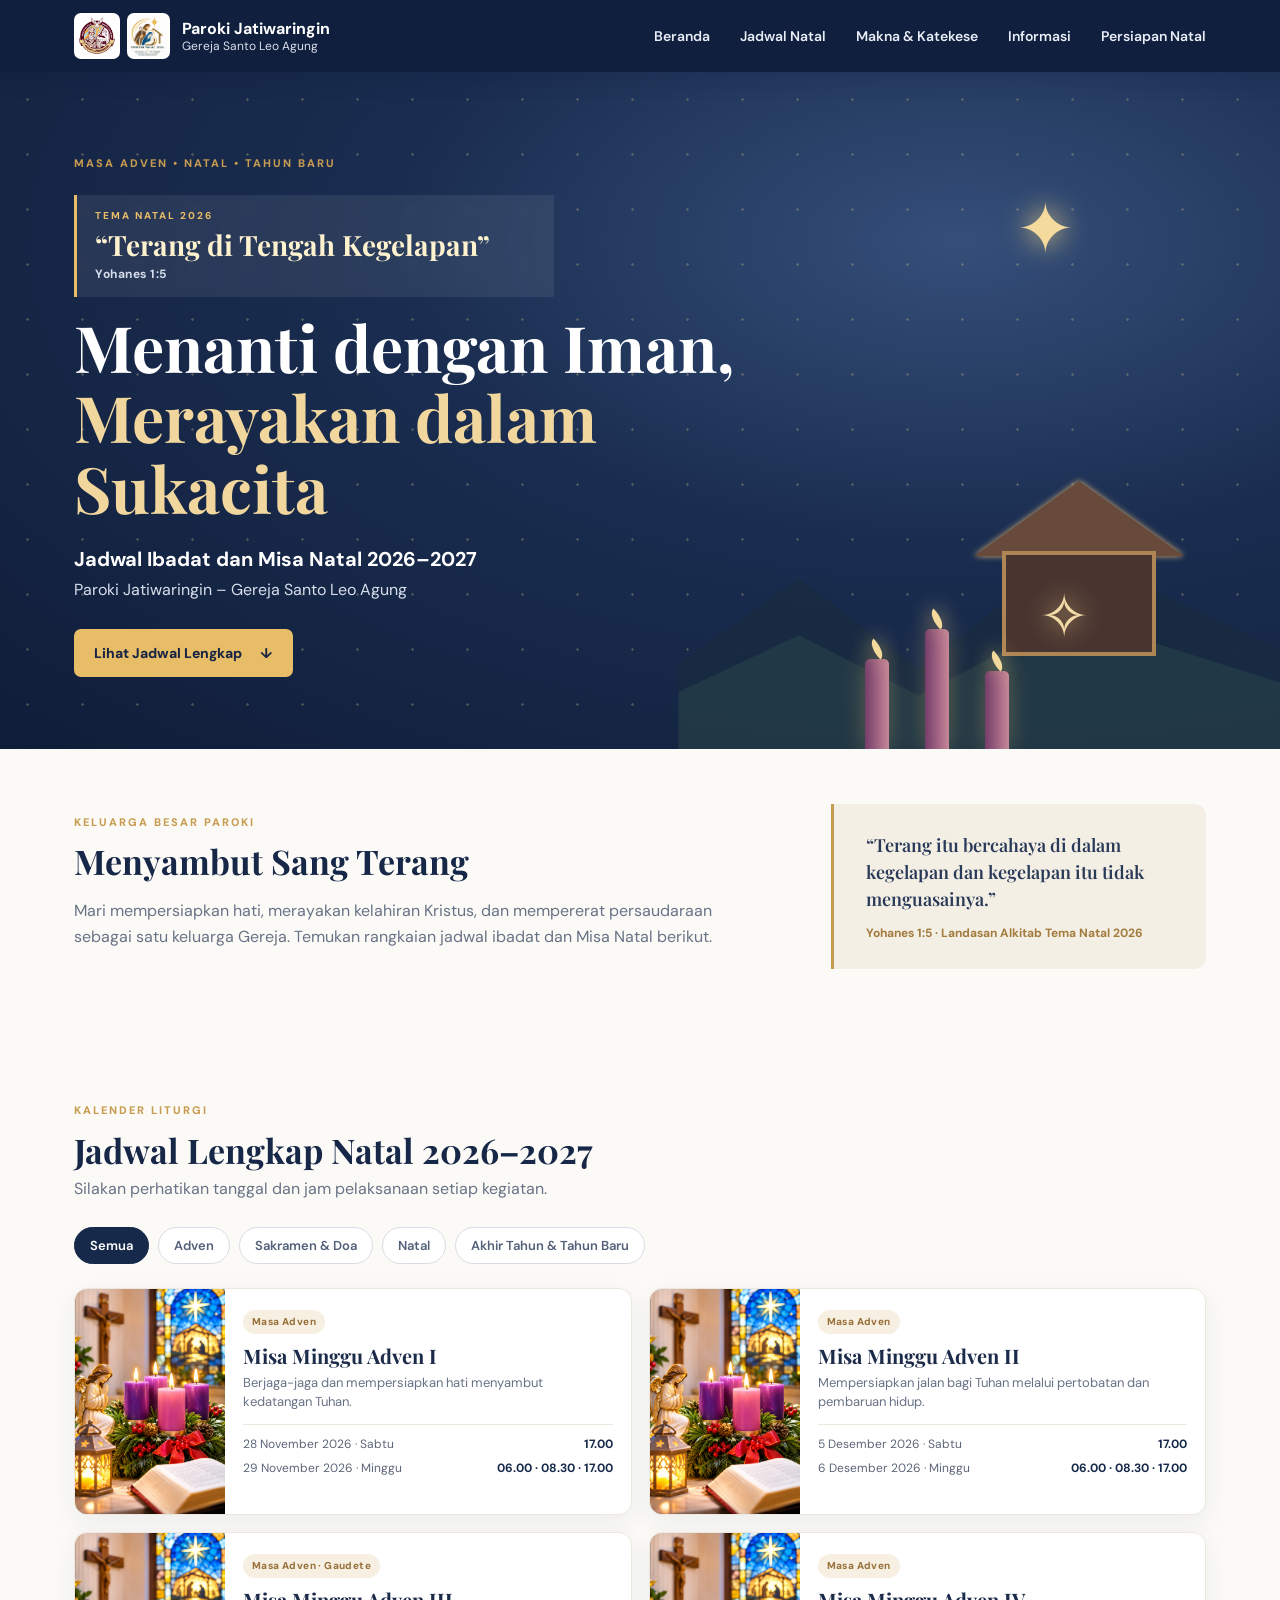
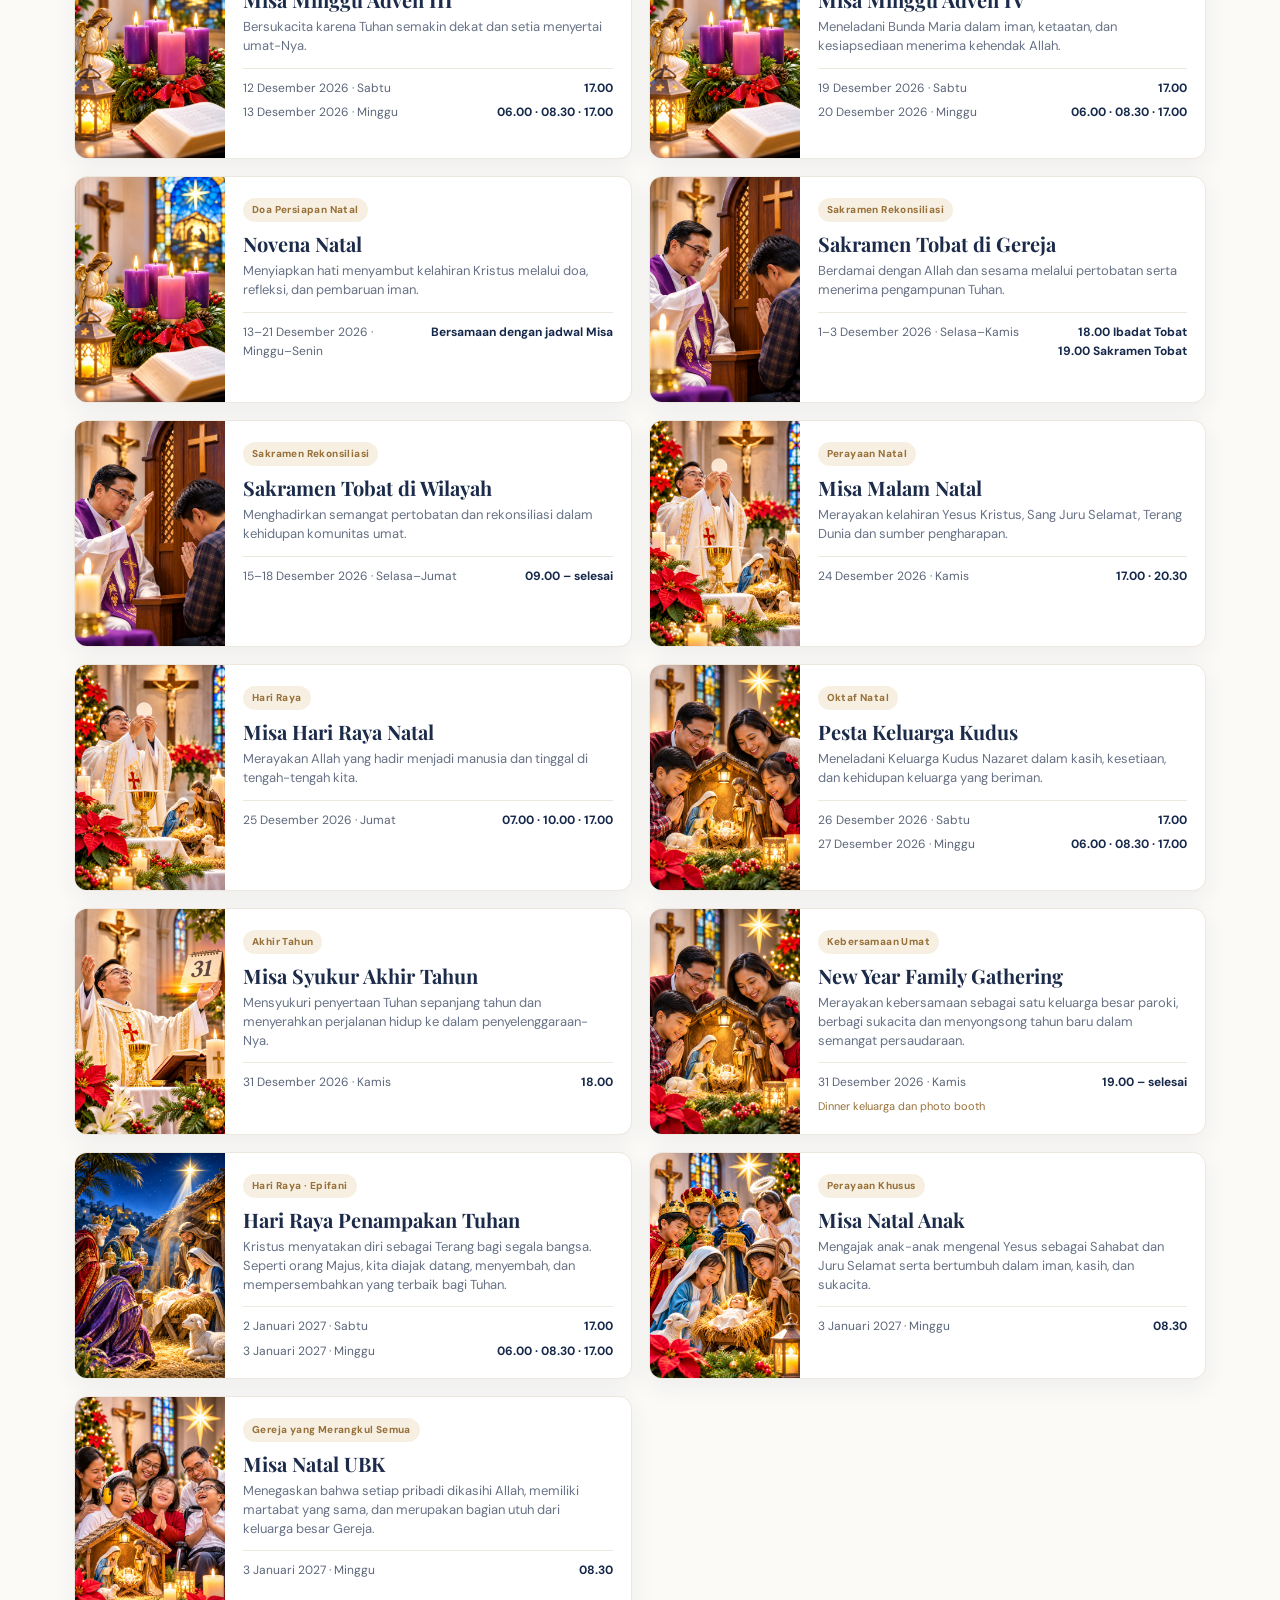
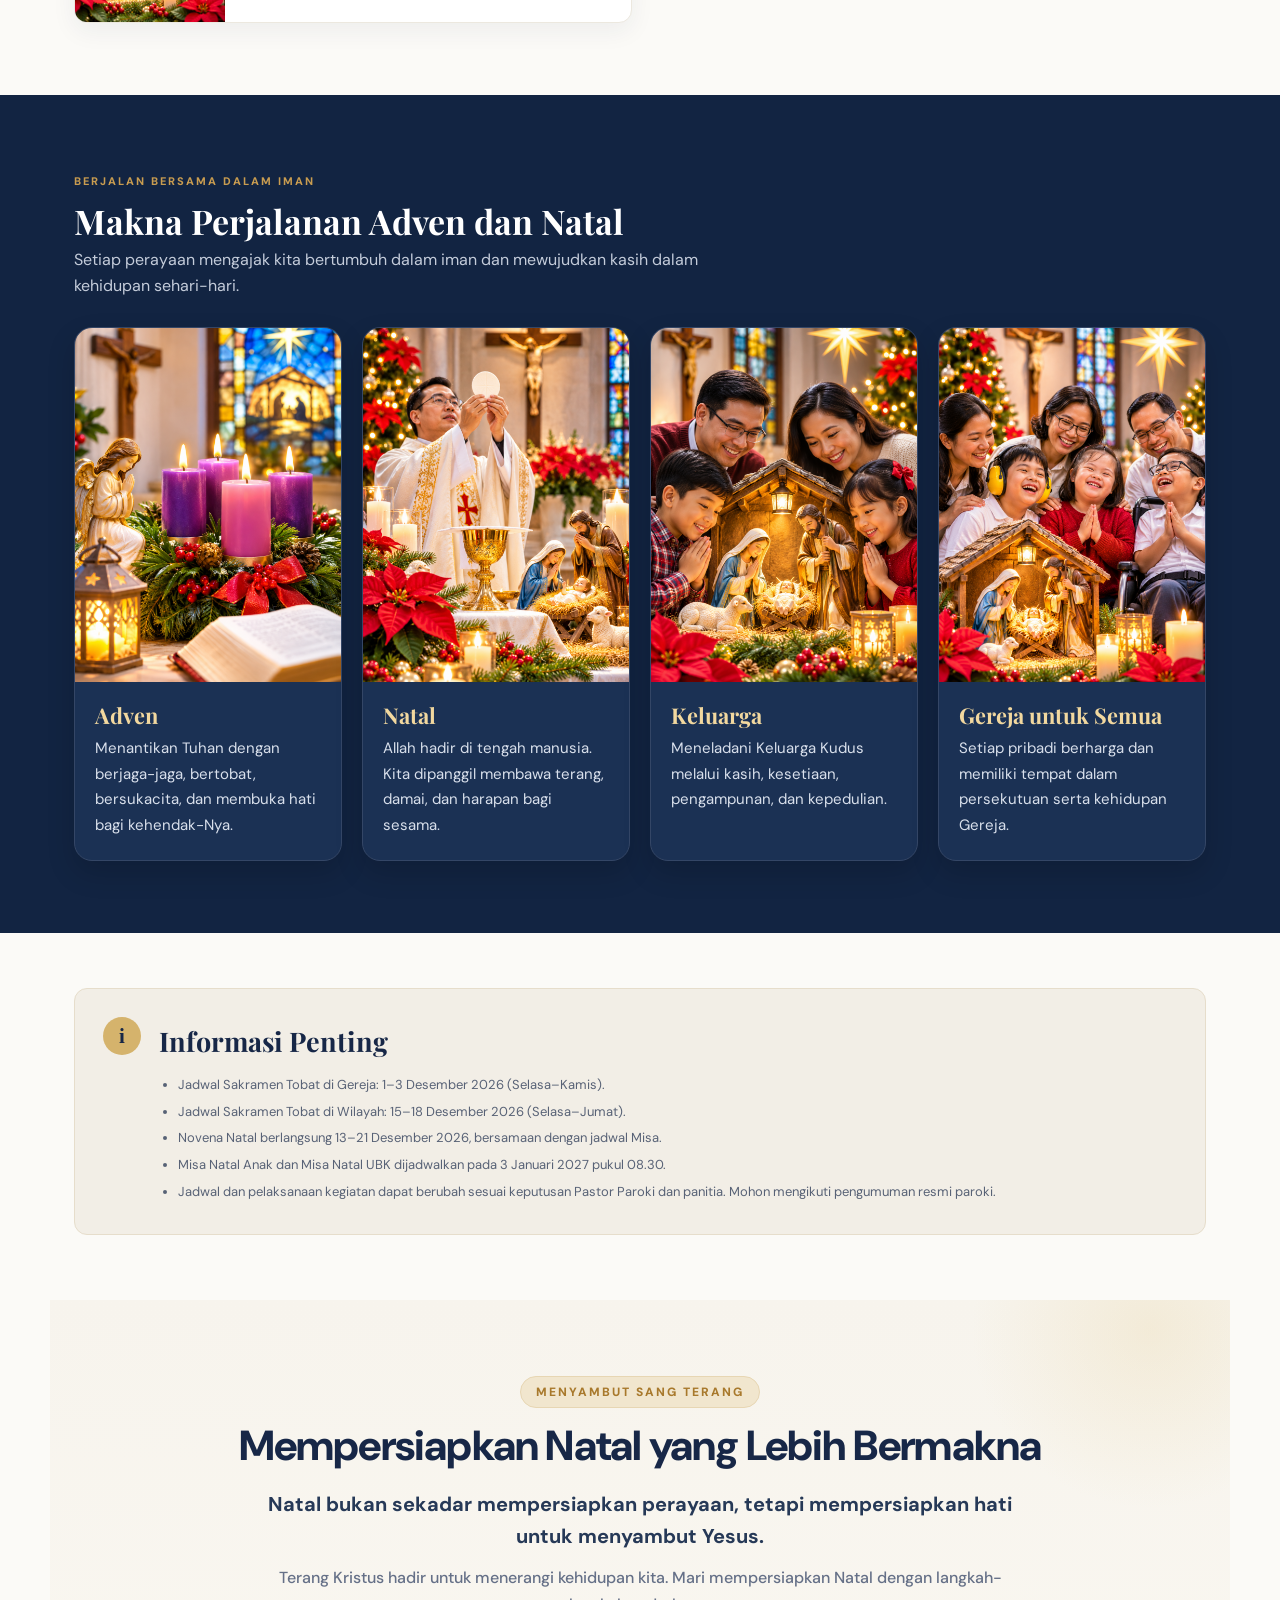
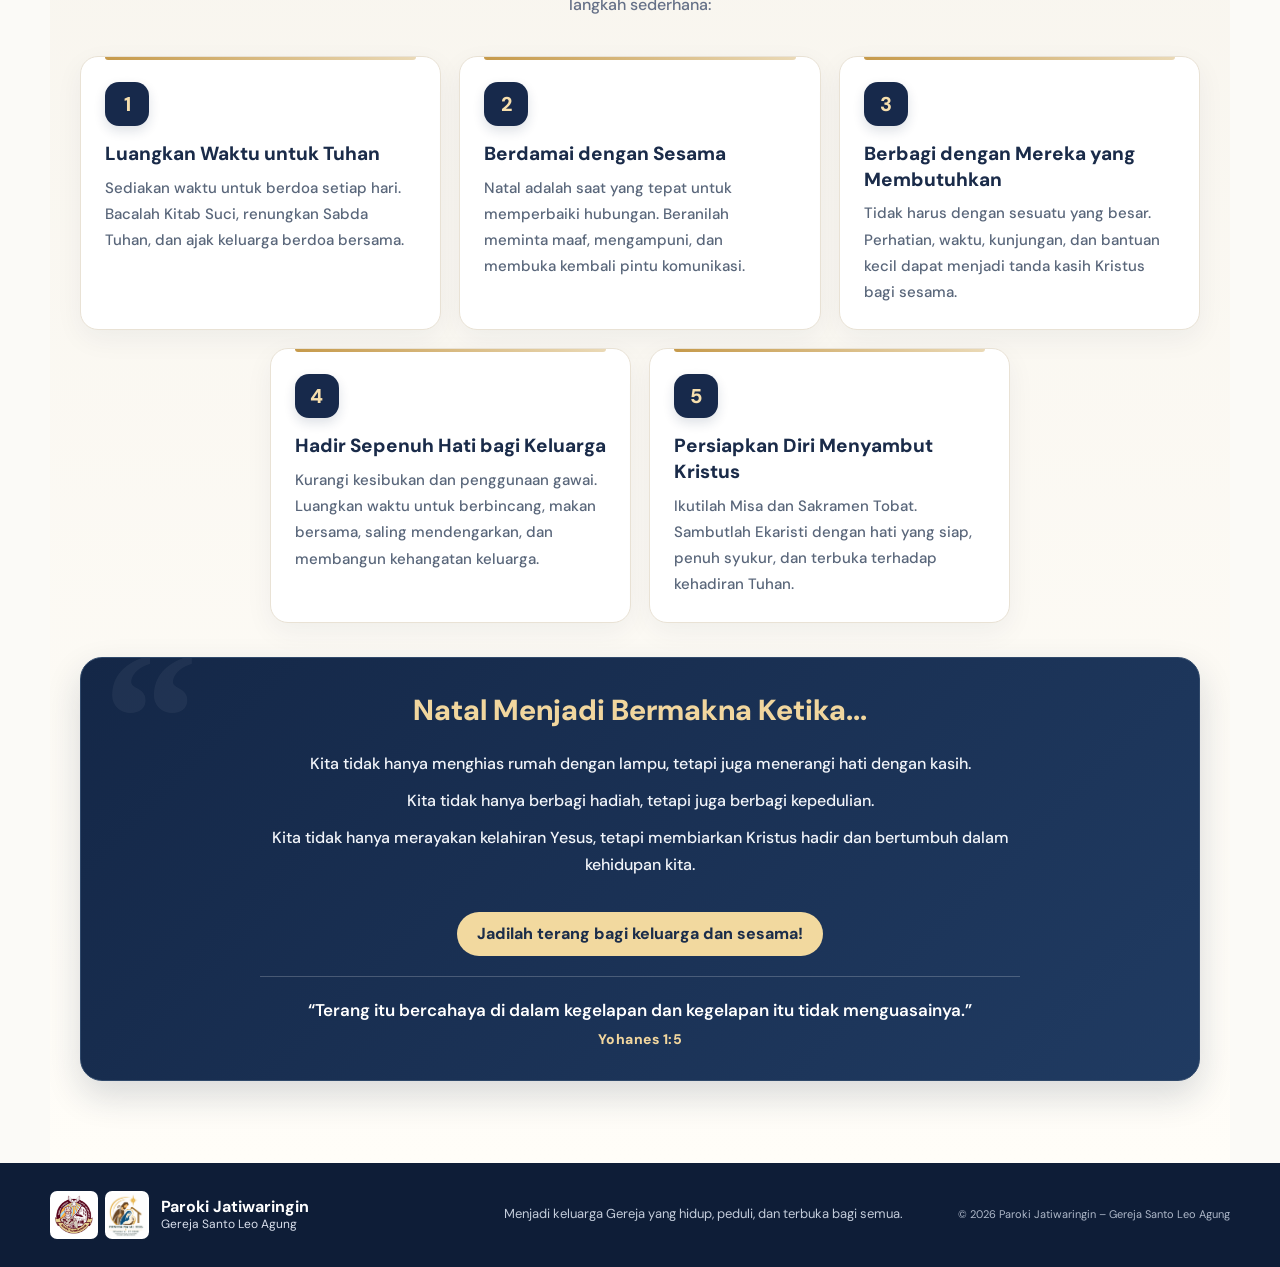
==== index.html @ e8325699 "Add files via upload" ====
<!doctype html>
<html lang="id">
<head>
  <meta charset="utf-8">
  <meta name="viewport" content="width=device-width, initial-scale=1">
  <meta name="theme-color" content="#10264b">
  <meta name="description" content="Jadwal Ibadat dan Misa Natal 2026–2027 Paroki Jatiwaringin – Gereja St. Leo Agung. Tema Natal: Terang di Tengah Kegelapan (Yohanes 1:5).">
  <title>Jadwal Natal 2026–2027 | Paroki Jatiwaringin – Gereja St. Leo Agung</title>
  <meta property="og:type" content="website">
  <meta property="og:locale" content="id_ID">
  <meta property="og:title" content="Jadwal Natal 2026–2027 | Paroki Jatiwaringin – Gereja St. Leo Agung">
  <meta property="og:description" content="Jadwal Ibadat dan Misa Natal 2026–2027. Mari menyambut Sang Terang bersama keluarga dan umat Paroki Jatiwaringin – Gereja St. Leo Agung.">
  <meta name="twitter:card" content="summary">
  <link rel="preconnect" href="https://fonts.googleapis.com">
  <link rel="preconnect" href="https://fonts.gstatic.com" crossorigin>
  <link href="https://fonts.googleapis.com/css2?family=DM+Sans:wght@400;500;600;700;800&family=Playfair+Display:wght@600;700;800&display=swap" rel="stylesheet">
  <link rel="stylesheet" href="style.css">

<style id="preparation-natal-redesign">
/* Redesain khusus bagian persiapan Natal — mandiri di index.html */
.preparation-section{
  position:relative; overflow:hidden;
  background:linear-gradient(180deg,#f7f4ed 0%,#fffdf8 100%);
  padding:76px 24px 82px;
}
.preparation-section:before{
  content:""; position:absolute; width:360px;height:360px;border-radius:50%;
  background:radial-gradient(circle,#ead8ad55 0%,#ead8ad00 70%);
  top:-150px;right:-100px;pointer-events:none;
}
.preparation-wrap{position:relative;max-width:1120px;margin:0 auto}
.preparation-heading{max-width:850px;margin:0 auto 38px;text-align:center}
.preparation-heading .section-kicker{
  display:inline-block;color:#a8792c;background:#f1e6ce;border:1px solid #e7d6b3;
  border-radius:999px;padding:8px 15px;font:800 12px/1.2 "DM Sans",Arial,sans-serif;
  letter-spacing:2px;margin-bottom:13px
}
.preparation-heading h2{
  font:800 clamp(29px,4vw,42px)/1.18 "DM Sans",Arial,sans-serif;
  letter-spacing:-.8px;color:#172747;margin:0 0 17px
}
.preparation-lead{
  max-width:760px;margin:0 auto 12px;color:#263957;
  font:700 clamp(17px,2vw,20px)/1.6 "DM Sans",Arial,sans-serif
}
.preparation-intro{max-width:760px;margin:0 auto;color:#657087;font:500 16px/1.7 "DM Sans",Arial,sans-serif}
.preparation-grid{display:grid;grid-template-columns:repeat(6,minmax(0,1fr));gap:18px}
.preparation-card{
  grid-column:span 2;position:relative;display:flex;flex-direction:column;gap:15px;
  min-height:220px;padding:25px 24px 24px;background:#fff;
  border:1px solid #e9e2d5;border-radius:18px;
  box-shadow:0 9px 28px rgba(27,42,68,.055);
  transition:transform .2s ease,box-shadow .2s ease
}
.preparation-card:nth-child(4){grid-column:2/span 2}
.preparation-card:nth-child(5){grid-column:4/span 2}
.preparation-card:after{
  content:"";position:absolute;left:24px;right:24px;top:0;height:3px;
  border-radius:0 0 5px 5px;background:linear-gradient(90deg,#c69a4b,#ead9b6)
}
.preparation-number{
  display:grid;place-items:center;width:44px;height:44px;flex:0 0 44px;
  border-radius:14px;background:#17294b;color:#f7dfad;
  font:800 20px/1 "DM Sans",Arial,sans-serif;box-shadow:0 5px 12px #17294b24
}
.preparation-card h3{
  margin:0 0 8px;color:#1a2b49;font:800 19px/1.35 "DM Sans",Arial,sans-serif
}
.preparation-card p{margin:0;color:#59667a;font:500 15px/1.75 "DM Sans",Arial,sans-serif}
.preparation-reflection{
  position:relative;margin-top:34px;padding:34px 38px 30px;
  overflow:hidden;text-align:center;color:#fff;
  background:linear-gradient(135deg,#142747 0%,#203b62 100%);
  border:1px solid #30496b;border-radius:22px;
  box-shadow:0 15px 35px rgba(20,39,71,.16)
}
.preparation-reflection:before{
  content:"“";position:absolute;top:-35px;left:22px;color:#ffffff0d;
  font: bold 190px/1 Georgia,serif;pointer-events:none
}
.preparation-reflection h3{
  position:relative;margin:0 0 22px;color:#f1d69e;
  font:800 clamp(23px,3vw,29px)/1.25 "DM Sans",Arial,sans-serif
}
.preparation-reflection p{
  position:relative;max-width:800px;margin:10px auto;color:#f2f5fa;
  font:500 16px/1.7 "DM Sans",Arial,sans-serif
}
.preparation-callout{
  position:relative;display:inline-block;margin:23px 0 20px;padding:11px 20px;
  color:#1b2d4a;background:#f2d99f;border-radius:999px;
  font:800 16px/1.4 "DM Sans",Arial,sans-serif
}
.preparation-reflection blockquote{
  position:relative;max-width:760px;margin:0 auto;padding:19px 10px 0;
  border-top:1px solid #ffffff35;color:#fff;
  font:600 17px/1.65 "DM Sans",Arial,sans-serif
}
.preparation-reflection cite{
  display:block;margin-top:6px;color:#f1d69e;
  font:800 14px/1.4 "DM Sans",Arial,sans-serif;font-style:normal;letter-spacing:.5px
}
@media(max-width:850px){
  .preparation-grid{grid-template-columns:repeat(2,minmax(0,1fr))}
  .preparation-card,.preparation-card:nth-child(4),.preparation-card:nth-child(5){grid-column:auto}
  .preparation-card:last-child{grid-column:1/-1}
}
@media(max-width:600px){
  .preparation-section{padding:52px 18px 58px}
  .preparation-heading{text-align:left;margin-bottom:25px}
  .preparation-heading .section-kicker{font-size:10px}
  .preparation-heading h2{font-size:29px}
  .preparation-lead{font-size:17px}
  .preparation-intro{font-size:15px}
  .preparation-grid{grid-template-columns:1fr;gap:13px}
  .preparation-card,.preparation-card:last-child{grid-column:auto;min-height:0;padding:22px}
  .preparation-card h3{font-size:18px}
  .preparation-card p{font-size:15px}
  .preparation-reflection{margin-top:23px;padding:28px 20px 24px;border-radius:18px}
  .preparation-reflection p{font-size:15px}
  .preparation-callout{font-size:14px;padding:10px 15px}
  .preparation-reflection blockquote{font-size:15px}
}
</style>


<style id="meaning-section-portrait-layout">
/* Makna Perjalanan Adven dan Natal: kartu portrait dengan foto penuh */
.meaning-section .meaning-grid{
  display:grid;
  grid-template-columns:repeat(4,minmax(0,1fr));
  gap:20px;
  align-items:stretch;
}
.meaning-section .meaning-grid article{
  display:flex;
  flex-direction:column;
  min-width:0;
  padding:0 0 22px;
  overflow:hidden;
  border-radius:18px;
  background:#1b3154;
  border:1px solid #344666;
  box-shadow:0 12px 28px rgba(0,0,0,.16);
}
.meaning-section .meaning-grid article img{
  display:block;
  width:100%;
  height:auto;
  aspect-ratio:3 / 4;
  object-fit:cover;
  object-position:center;
  border-radius:0;
}
.meaning-section .meaning-grid article h3{
  margin:19px 20px 8px;
  font-size:clamp(20px,1.7vw,24px);
  line-height:1.25;
}
.meaning-section .meaning-grid article p{
  margin:0 20px;
  font-size:15px;
  line-height:1.7;
  color:#d9e0ec;
}
@media(max-width:980px){
  .meaning-section .meaning-grid{grid-template-columns:repeat(2,minmax(0,1fr));gap:16px}
  .meaning-section .meaning-grid article img{aspect-ratio:4 / 5}
}
@media(max-width:600px){
  .meaning-section .meaning-grid{grid-template-columns:1fr;gap:20px}
  .meaning-section .meaning-grid article img{
    aspect-ratio:4 / 5;
    width:100%;
    object-fit:cover;
  }
  .meaning-section .meaning-grid article{padding-bottom:20px}
  .meaning-section .meaning-grid article h3{margin:17px 18px 7px;font-size:23px}
  .meaning-section .meaning-grid article p{margin:0 18px;font-size:16px;line-height:1.65}
}
</style>

</head>
<body>
<header class="site-header">
  <div class="nav-wrap">
    <a class="brand" href="#beranda" aria-label="Panitia Natal 2026 dan Paroki Santo Leo Agung">
      <span class="brand-logos">
        <img src="assets/Logo Paroki Jatiwaringin.jpeg" alt="Logo Paroki Jatiwaringin" class="logo-paroki">
        <img src="assets/Logo.png" alt="Logo Panitia Natal 2026 Wilayah 6 St. Yosef" class="logo-panitia">
      </span>
      <span><strong>Paroki Jatiwaringin</strong><small>Gereja Santo Leo Agung</small></span>
    </a>
    <button class="menu-toggle" aria-label="Buka menu" aria-expanded="false">☰</button>
    <nav class="nav-links">
      <a href="#beranda">Beranda</a><a href="#jadwal">Jadwal Natal</a><a href="#makna">Makna & Katekese</a><a href="#informasi">Informasi</a>
        <a href="#persiapan-natal">Persiapan Natal</a>
    </nav>
  </div>
</header>

<main>
<section class="hero" id="beranda">
  <div class="hero-content">
    <p class="eyebrow">Masa Adven • Natal • Tahun Baru</p>
    <div class="theme-line"><span class="theme-label">TEMA NATAL 2026</span><strong>“Terang di Tengah Kegelapan”</strong><span class="theme-scripture">Yohanes 1:5</span></div>
    <h1>Menanti dengan Iman,<br><em>Merayakan dalam Sukacita</em></h1>
    <p class="hero-subtitle">Jadwal Ibadat dan Misa Natal 2026–2027</p>
    <p class="parish-name">Paroki Jatiwaringin – Gereja Santo Leo Agung</p>
    <a class="primary-btn" href="#jadwal">Lihat Jadwal Lengkap <span>↓</span></a>
  </div>
  <div class="hero-art" aria-hidden="true">
    <div class="star">✦</div><div class="hill hill-one"></div><div class="hill hill-two"></div>
    <div class="manger"><div class="roof"></div><div class="stable"></div><div class="holy-family">✧</div></div>
    <div class="candle candle-one"></div><div class="candle candle-two"></div><div class="candle candle-three"></div>
  </div>
</section>

<section class="intro section-shell">
  <div class="intro-copy">
    <span class="section-kicker">Keluarga Besar Paroki</span>
    <h2>Menyambut Sang Terang</h2>
    <p>Mari mempersiapkan hati, merayakan kelahiran Kristus, dan mempererat persaudaraan sebagai satu keluarga Gereja. Temukan rangkaian jadwal ibadat dan Misa Natal berikut.</p>
  </div>
  <div class="intro-verse"><span>“Terang itu bercahaya di dalam kegelapan dan kegelapan itu tidak menguasainya.”</span><small>Yohanes 1:5 · Landasan Alkitab Tema Natal 2026</small></div>
</section>

<section class="section-shell" id="jadwal">
  <div class="section-heading">
    <div><span class="section-kicker">Kalender Liturgi</span><h2>Jadwal Lengkap Natal 2026–2027</h2><p>Silakan perhatikan tanggal dan jam pelaksanaan setiap kegiatan.</p></div>
  </div>
  <div class="filter-row" role="group" aria-label="Filter jadwal">
    <button class="filter active" data-filter="semua">Semua</button>
    <button class="filter" data-filter="adven">Adven</button>
    <button class="filter" data-filter="sakramen">Sakramen & Doa</button>
    <button class="filter" data-filter="natal">Natal</button>
    <button class="filter" data-filter="tahun-baru">Akhir Tahun & Tahun Baru</button>
  </div>
  <div class="schedule-list" id="scheduleList">
    <article class="event-card" data-category="adven">
      <img src="assets/adven.svg" alt="Lilin Adven" class="event-image">
      <div class="event-main"><span class="tag">Masa Adven</span><h3>Misa Minggu Adven I</h3><p>Berjaga-jaga dan mempersiapkan hati menyambut kedatangan Tuhan.</p><div class="event-dates"><span>28 November 2026 · Sabtu</span><b>17.00</b><span>29 November 2026 · Minggu</span><b>06.00 · 08.30 · 17.00</b></div></div>
    </article>
    <article class="event-card" data-category="adven">
      <img src="assets/adven.svg" alt="Lilin Adven" class="event-image">
      <div class="event-main"><span class="tag">Masa Adven</span><h3>Misa Minggu Adven II</h3><p>Mempersiapkan jalan bagi Tuhan melalui pertobatan dan pembaruan hidup.</p><div class="event-dates"><span>5 Desember 2026 · Sabtu</span><b>17.00</b><span>6 Desember 2026 · Minggu</span><b>06.00 · 08.30 · 17.00</b></div></div>
    </article>
    <article class="event-card" data-category="adven">
      <img src="assets/adven.svg" alt="Lilin Adven ketiga" class="event-image">
      <div class="event-main"><span class="tag">Masa Adven · Gaudete</span><h3>Misa Minggu Adven III</h3><p>Bersukacita karena Tuhan semakin dekat dan setia menyertai umat-Nya.</p><div class="event-dates"><span>12 Desember 2026 · Sabtu</span><b>17.00</b><span>13 Desember 2026 · Minggu</span><b>06.00 · 08.30 · 17.00</b></div></div>
    </article>
    <article class="event-card" data-category="adven">
      <img src="assets/adven.svg" alt="Lilin Adven keempat" class="event-image">
      <div class="event-main"><span class="tag">Masa Adven</span><h3>Misa Minggu Adven IV</h3><p>Meneladani Bunda Maria dalam iman, ketaatan, dan kesiapsediaan menerima kehendak Allah.</p><div class="event-dates"><span>19 Desember 2026 · Sabtu</span><b>17.00</b><span>20 Desember 2026 · Minggu</span><b>06.00 · 08.30 · 17.00</b></div></div>
    </article>
    <article class="event-card" data-category="sakramen">
      <img src="assets/adven.svg" alt="Doa menyambut Natal" class="event-image">
      <div class="event-main"><span class="tag">Doa Persiapan Natal</span><h3>Novena Natal</h3><p>Menyiapkan hati menyambut kelahiran Kristus melalui doa, refleksi, dan pembaruan iman.</p><div class="event-dates"><span>13–21 Desember 2026 · Minggu–Senin</span><b>Bersamaan dengan jadwal Misa</b></div></div>
    </article>
    <article class="event-card" data-category="sakramen">
      <img src="assets/tobat.svg" alt="Salib sebagai lambang pertobatan" class="event-image">
      <div class="event-main"><span class="tag">Sakramen Rekonsiliasi</span><h3>Sakramen Tobat di Gereja</h3><p>Berdamai dengan Allah dan sesama melalui pertobatan serta menerima pengampunan Tuhan.</p><div class="event-dates"><span>1–3 Desember 2026 · Selasa–Kamis</span><b>18.00 Ibadat Tobat<br>19.00 Sakramen Tobat</b></div></div>
    </article>
    <article class="event-card" data-category="sakramen">
      <img src="assets/tobat.svg" alt="Simbol pertobatan" class="event-image">
      <div class="event-main"><span class="tag">Sakramen Rekonsiliasi</span><h3>Sakramen Tobat di Wilayah</h3><p>Menghadirkan semangat pertobatan dan rekonsiliasi dalam kehidupan komunitas umat.</p><div class="event-dates"><span>15–18 Desember 2026 · Selasa–Jumat</span><b>09.00 – selesai</b></div></div>
    </article>
    <article class="event-card" data-category="natal">
      <img src="assets/natal.svg" alt="Kelahiran Yesus di Betlehem" class="event-image">
      <div class="event-main"><span class="tag">Perayaan Natal</span><h3>Misa Malam Natal</h3><p>Merayakan kelahiran Yesus Kristus, Sang Juru Selamat, Terang Dunia dan sumber pengharapan.</p><div class="event-dates"><span>24 Desember 2026 · Kamis</span><b>17.00 · 20.30</b></div></div>
    </article>
    <article class="event-card" data-category="natal">
      <img src="assets/natal.svg" alt="Kandang Natal" class="event-image">
      <div class="event-main"><span class="tag">Hari Raya</span><h3>Misa Hari Raya Natal</h3><p>Merayakan Allah yang hadir menjadi manusia dan tinggal di tengah-tengah kita.</p><div class="event-dates"><span>25 Desember 2026 · Jumat</span><b>07.00 · 10.00 · 17.00</b></div></div>
    </article>
    <article class="event-card" data-category="natal">
      <img src="assets/keluarga.svg" alt="Keluarga dalam kebersamaan" class="event-image">
      <div class="event-main"><span class="tag">Oktaf Natal</span><h3>Pesta Keluarga Kudus</h3><p>Meneladani Keluarga Kudus Nazaret dalam kasih, kesetiaan, dan kehidupan keluarga yang beriman.</p><div class="event-dates"><span>26 Desember 2026 · Sabtu</span><b>17.00</b><span>27 Desember 2026 · Minggu</span><b>06.00 · 08.30 · 17.00</b></div></div>
    </article>
    <article class="event-card" data-category="tahun-baru">
      <img src="assets/syukur.svg" alt="Cahaya malam penuh syukur" class="event-image">
      <div class="event-main"><span class="tag">Akhir Tahun</span><h3>Misa Syukur Akhir Tahun</h3><p>Mensyukuri penyertaan Tuhan sepanjang tahun dan menyerahkan perjalanan hidup ke dalam penyelenggaraan-Nya.</p><div class="event-dates"><span>31 Desember 2026 · Kamis</span><b>18.00</b></div></div>
    </article>
    <article class="event-card" data-category="tahun-baru">
      <img src="assets/keluarga.svg" alt="Kebersamaan keluarga" class="event-image">
      <div class="event-main"><span class="tag">Kebersamaan Umat</span><h3>New Year Family Gathering</h3><p>Merayakan kebersamaan sebagai satu keluarga besar paroki, berbagi sukacita dan menyongsong tahun baru dalam semangat persaudaraan.</p><div class="event-dates"><span>31 Desember 2026 · Kamis</span><b>19.00 – selesai</b><small>Dinner keluarga dan photo booth</small></div></div>
    </article>
    <article class="event-card" data-category="natal">
      <img src="assets/epifani.svg" alt="Bintang penuntun orang Majus" class="event-image">
      <div class="event-main"><span class="tag">Hari Raya · Epifani</span><h3>Hari Raya Penampakan Tuhan</h3><p>Kristus menyatakan diri sebagai Terang bagi segala bangsa. Seperti orang Majus, kita diajak datang, menyembah, dan mempersembahkan yang terbaik bagi Tuhan.</p><div class="event-dates"><span>2 Januari 2027 · Sabtu</span><b>17.00</b><span>3 Januari 2027 · Minggu</span><b>06.00 · 08.30 · 17.00</b></div></div>
    </article>
    <article class="event-card" data-category="natal">
      <img src="assets/anak.svg" alt="Ilustrasi anak-anak" class="event-image">
      <div class="event-main"><span class="tag">Perayaan Khusus</span><h3>Misa Natal Anak</h3><p>Mengajak anak-anak mengenal Yesus sebagai Sahabat dan Juru Selamat serta bertumbuh dalam iman, kasih, dan sukacita.</p><div class="event-dates"><span>3 Januari 2027 · Minggu</span><b>08.30</b></div></div>
    </article>
    <article class="event-card" data-category="natal">
      <img src="assets/ubk.svg" alt="Ilustrasi aksesibilitas dan kebersamaan" class="event-image">
      <div class="event-main"><span class="tag">Gereja yang Merangkul Semua</span><h3>Misa Natal UBK</h3><p>Menegaskan bahwa setiap pribadi dikasihi Allah, memiliki martabat yang sama, dan merupakan bagian utuh dari keluarga besar Gereja.</p><div class="event-dates"><span>3 Januari 2027 · Minggu</span><b>08.30</b></div></div>
    </article>
  </div>
  <p class="no-results" id="noResults" hidden>Tidak ditemukan kegiatan yang sesuai.</p>
</section>

<section class="meaning-section" id="makna">
  <div class="section-shell">
    <div class="section-heading light-heading"><div><span class="section-kicker">Berjalan Bersama dalam Iman</span><h2>Makna Perjalanan Adven dan Natal</h2><p>Setiap perayaan mengajak kita bertumbuh dalam iman dan mewujudkan kasih dalam kehidupan sehari-hari.</p></div></div>
    <div class="meaning-grid">
      <article><img src="assets/adven.svg" alt=""><h3>Adven</h3><p>Menantikan Tuhan dengan berjaga-jaga, bertobat, bersukacita, dan membuka hati bagi kehendak-Nya.</p></article>
      <article><img src="assets/natal.svg" alt=""><h3>Natal</h3><p>Allah hadir di tengah manusia. Kita dipanggil membawa terang, damai, dan harapan bagi sesama.</p></article>
      <article><img src="assets/keluarga.svg" alt=""><h3>Keluarga</h3><p>Meneladani Keluarga Kudus melalui kasih, kesetiaan, pengampunan, dan kepedulian.</p></article>
      <article><img src="assets/ubk.svg" alt=""><h3>Gereja untuk Semua</h3><p>Setiap pribadi berharga dan memiliki tempat dalam persekutuan serta kehidupan Gereja.</p></article>
    </div>
  </div>
</section>

<section class="section-shell info-section" id="informasi">
  <div class="info-card">
    <div class="info-icon">i</div><div><h2>Informasi Penting</h2>
      <ul>
        <li>Jadwal Sakramen Tobat di Gereja: 1–3 Desember 2026 (Selasa–Kamis).</li>
        <li>Jadwal Sakramen Tobat di Wilayah: 15–18 Desember 2026 (Selasa–Jumat).</li>
        <li>Novena Natal berlangsung 13–21 Desember 2026, bersamaan dengan jadwal Misa.</li>
        <li>Misa Natal Anak dan Misa Natal UBK dijadwalkan pada 3 Januari 2027 pukul 08.30.</li>
        <li>Jadwal dan pelaksanaan kegiatan dapat berubah sesuai keputusan Pastor Paroki dan panitia. Mohon mengikuti pengumuman resmi paroki.</li>
      </ul>
    </div>
  </div>
</section>

<section class="section-shell preparation-section" id="persiapan-natal" aria-labelledby="preparation-title">
  <div class="preparation-wrap">
    <div class="preparation-heading">
      <span class="section-kicker">MENYAMBUT SANG TERANG</span>
      <h2 id="preparation-title">Mempersiapkan Natal yang Lebih Bermakna</h2>
      <p class="preparation-lead">Natal bukan sekadar mempersiapkan perayaan, tetapi mempersiapkan hati untuk menyambut Yesus.</p>
      <p class="preparation-intro">Terang Kristus hadir untuk menerangi kehidupan kita. Mari mempersiapkan Natal dengan langkah-langkah sederhana:</p>
    </div>

    <div class="preparation-grid">
      <article class="preparation-card">
        <span class="preparation-number">1</span>
        <div><h3>Luangkan Waktu untuk Tuhan</h3><p>Sediakan waktu untuk berdoa setiap hari. Bacalah Kitab Suci, renungkan Sabda Tuhan, dan ajak keluarga berdoa bersama.</p></div>
      </article>
      <article class="preparation-card">
        <span class="preparation-number">2</span>
        <div><h3>Berdamai dengan Sesama</h3><p>Natal adalah saat yang tepat untuk memperbaiki hubungan. Beranilah meminta maaf, mengampuni, dan membuka kembali pintu komunikasi.</p></div>
      </article>
      <article class="preparation-card">
        <span class="preparation-number">3</span>
        <div><h3>Berbagi dengan Mereka yang Membutuhkan</h3><p>Tidak harus dengan sesuatu yang besar. Perhatian, waktu, kunjungan, dan bantuan kecil dapat menjadi tanda kasih Kristus bagi sesama.</p></div>
      </article>
      <article class="preparation-card">
        <span class="preparation-number">4</span>
        <div><h3>Hadir Sepenuh Hati bagi Keluarga</h3><p>Kurangi kesibukan dan penggunaan gawai. Luangkan waktu untuk berbincang, makan bersama, saling mendengarkan, dan membangun kehangatan keluarga.</p></div>
      </article>
      <article class="preparation-card">
        <span class="preparation-number">5</span>
        <div><h3>Persiapkan Diri Menyambut Kristus</h3><p>Ikutilah Misa dan Sakramen Tobat. Sambutlah Ekaristi dengan hati yang siap, penuh syukur, dan terbuka terhadap kehadiran Tuhan.</p></div>
      </article>
    </div>

    <div class="preparation-reflection">
      <h3>Natal Menjadi Bermakna Ketika...</h3>
      <p>Kita tidak hanya menghias rumah dengan lampu, tetapi juga menerangi hati dengan kasih.</p>
      <p>Kita tidak hanya berbagi hadiah, tetapi juga berbagi kepedulian.</p>
      <p>Kita tidak hanya merayakan kelahiran Yesus, tetapi membiarkan Kristus hadir dan bertumbuh dalam kehidupan kita.</p>
      <strong class="preparation-callout">Jadilah terang bagi keluarga dan sesama!</strong>
      <blockquote>“Terang itu bercahaya di dalam kegelapan dan kegelapan itu tidak menguasainya.”<cite>Yohanes 1:5</cite></blockquote>
    </div>
  </div>
</section>

</main>

<footer id="kontak">
  <div class="footer-inner"><div class="footer-brand"><span class="brand-logos"><img src="assets/Logo Paroki Jatiwaringin.jpeg" alt="Logo Paroki Jatiwaringin" class="logo-paroki"><img src="assets/Logo.png" alt="Logo Panitia Natal 2026" class="logo-panitia"></span><div><strong>Paroki Jatiwaringin</strong><small>Gereja Santo Leo Agung</small></div></div><p>Menjadi keluarga Gereja yang hidup, peduli, dan terbuka bagi semua.</p><small>© 2026 Paroki Jatiwaringin – Gereja Santo Leo Agung</small></div>
</footer>
<script src="script.js"></script>
</body></html>
---- style.css ----
*{box-sizing:border-box}html{scroll-behavior:smooth;scroll-padding-top:88px}body{margin:0;color:#1b2740;background:#fbfaf7;font-family:"DM Sans",Arial,sans-serif;line-height:1.6}.site-header{position:sticky;top:0;z-index:20;background:#101f3d;color:#fff;box-shadow:0 5px 24px #0b173326}.nav-wrap{max-width:1180px;margin:auto;padding:13px 24px;display:flex;align-items:center;justify-content:space-between}.brand,.footer-brand{display:flex;align-items:center;gap:12px;color:#fff;text-decoration:none}.brand-mark{width:38px;height:38px;display:grid;place-items:center;border:1px solid #d8b56e;border-radius:50%;color:#f3d48e;font-size:22px}.brand strong,.brand small,.footer-brand strong,.footer-brand small{display:block;line-height:1.25}.brand small,.footer-brand small{font-size:12px;color:#d9dfec}.nav-links{display:flex;gap:30px}.nav-links a{color:#e8edf7;text-decoration:none;font-size:14px;font-weight:600}.nav-links a:hover{color:#f4cf7e}.menu-toggle{display:none;background:none;border:0;color:white;font-size:25px}.hero{position:relative;overflow:hidden;min-height:480px;background:radial-gradient(ellipse at 75% 25%,#354f79 0,#1a2d50 42%,#101d39 100%);color:#fff;display:flex;align-items:center}.hero:before{content:"";position:absolute;inset:0;background-image:radial-gradient(#f9df9c 1px,transparent 1.5px);background-size:55px 55px;opacity:.24}.hero-content{position:relative;z-index:2;width:min(1180px,100%);margin:auto;padding:72px 24px}.eyebrow,.section-kicker{color:#c89c50;text-transform:uppercase;letter-spacing:2px;font-size:11px;font-weight:800}.hero h1{font:700 clamp(38px,5vw,66px)/1.1 "Playfair Display",Georgia,serif;max-width:720px;margin:15px 0;color:#fff}.hero h1 em{color:#f1d79e;font-style:normal}.hero-subtitle{font-size:20px;font-weight:700;margin:20px 0 0}.parish-name{color:#d7deec;margin:2px 0 26px}.primary-btn{display:inline-flex;gap:18px;align-items:center;padding:13px 20px;background:#e8bd68;color:#172443;text-decoration:none;border-radius:7px;font-weight:800;font-size:14px}.hero-art{position:absolute;right:0;bottom:0;width:47%;height:100%;opacity:.95}.star{position:absolute;right:34%;top:15%;font-size:70px;color:#ffe3a0;text-shadow:0 0 28px #ffdb87}.hill{position:absolute;bottom:0;width:100%;height:42%;clip-path:polygon(0 70%,20% 40%,40% 72%,65% 30%,100% 65%,100% 100%,0 100%)}.hill-one{background:#182b42}.hill-two{height:28%;background:#253c48;opacity:.8}.manger{position:absolute;right:16%;bottom:13%;width:210px;height:180px}.roof{position:absolute;left:0;top:0;width:0;height:0;border-left:105px solid transparent;border-right:105px solid transparent;border-bottom:75px solid #6d4c3b;filter:drop-shadow(0 0 3px #e3b975)}.stable{position:absolute;left:28px;top:70px;width:154px;height:105px;background:#4c362f;border:4px solid #b78a55}.holy-family{position:absolute;top:88px;left:65px;color:#ffe6ad;font-size:60px;text-shadow:0 0 24px #f4d58d}.candle{position:absolute;bottom:0;width:24px;height:120px;border-radius:5px 5px 0 0;background:linear-gradient(90deg,#7a3f6c,#d08c9d);box-shadow:0 0 25px #edc46b55}.candle:before{content:"";position:absolute;width:10px;height:20px;background:#ffe3a0;border-radius:100% 0 100% 0;transform:rotate(-45deg);top:-20px;left:7px;box-shadow:0 0 20px #ffd77c}.candle-one{right:65%;height:90px}.candle-two{right:55%;height:120px}.candle-three{right:45%;height:78px}.section-shell{max-width:1180px;margin:auto;padding:72px 24px}.intro{display:grid;grid-template-columns:1.3fr .7fr;gap:60px;align-items:center;padding-top:55px;padding-bottom:55px}.intro h2,.section-heading h2,.info-card h2{font:700 34px/1.2 "Playfair Display",Georgia,serif;margin:8px 0 14px;color:#172747}.intro-copy p,.section-heading p{color:#697386;max-width:700px}.intro-verse{padding:28px 32px;border-left:3px solid #c89c50;background:#f4efe5;border-radius:0 12px 12px 0;font:600 18px/1.5 "Playfair Display",Georgia,serif;color:#293958}.intro-verse small{display:block;margin-top:12px;color:#a27b3d;font:700 12px "DM Sans",sans-serif}.section-heading{display:flex;justify-content:space-between;align-items:end;gap:30px;margin-bottom:25px}.section-heading h2{margin-bottom:6px}.section-heading p{margin:0}.search-wrap{min-width:220px}.search-wrap label{display:block;font-size:12px;font-weight:700;margin-bottom:5px}.search-wrap input{width:100%;padding:11px 13px;border:1px solid #d8dce4;border-radius:7px;font:inherit;background:white}.filter-row{display:flex;gap:9px;flex-wrap:wrap;margin:24px 0}.filter{border:1px solid #d9dce4;background:#fff;color:#536078;padding:9px 15px;border-radius:30px;font:600 13px "DM Sans",sans-serif;cursor:pointer}.filter.active,.filter:hover{background:#17294b;color:#fff;border-color:#17294b}.schedule-list{display:grid;grid-template-columns:repeat(2,minmax(0,1fr));gap:17px}.event-card{display:grid;grid-template-columns:150px 1fr;overflow:hidden;background:#fff;border:1px solid #ece8df;border-radius:13px;box-shadow:0 8px 25px #1a2b4810;min-height:220px}.event-image{width:100%;height:100%;min-height:220px;object-fit:cover}.event-main{padding:18px 18px 16px}.tag{display:inline-block;color:#98703a;background:#f7f0e2;padding:4px 9px;border-radius:20px;font-size:10px;font-weight:800;letter-spacing:.4px}.event-main h3{font:700 20px/1.25 "Playfair Display",Georgia,serif;margin:9px 0 6px;color:#1c2b49}.event-main p{font-size:13px;color:#687286;margin:0 0 12px;line-height:1.45}.event-dates{display:grid;grid-template-columns:1fr auto;gap:5px 12px;padding-top:10px;border-top:1px solid #eee9df;font-size:12px;color:#5c6679}.event-dates b{color:#17294b;text-align:right}.event-dates small{grid-column:1/-1;color:#98703a;font-size:11px}.no-results{padding:24px;text-align:center;color:#687286}.meaning-section{background:#122442;color:#fff}.light-heading h2{color:#fff}.light-heading p{color:#c4ccda}.meaning-grid{display:grid;grid-template-columns:repeat(4,1fr);gap:18px;margin-top:28px}.meaning-grid article{background:#1b3154;border:1px solid #344666;border-radius:12px;overflow:hidden;padding-bottom:18px}.meaning-grid img{width:100%;height:130px;object-fit:cover}.meaning-grid h3{margin:14px 16px 5px;color:#f2d89f;font:700 20px "Playfair Display",serif}.meaning-grid p{margin:0 16px;color:#d2d9e4;font-size:13px}.info-section{padding-top:55px;padding-bottom:65px}.info-card{display:flex;gap:18px;padding:28px;background:#f2eee6;border:1px solid #e6ddcb;border-radius:13px}.info-icon{flex:0 0 38px;height:38px;border-radius:50%;display:grid;place-items:center;background:#d5b36c;color:#172747;font-weight:800;font-family:Georgia,serif;font-size:21px}.info-card h2{font-size:27px}.info-card ul{padding-left:19px;margin:10px 0 0;color:#586276;font-size:13px}.info-card li{padding:3px 0}footer{background:#0e1d37;color:#fff;padding:28px 24px}.footer-inner{max-width:1180px;margin:auto;display:grid;grid-template-columns:1fr 1fr auto;align-items:center;gap:20px}.footer-inner p{color:#c3ccda;font-size:13px}.footer-inner>small{color:#aeb8c9;font-size:11px;text-align:right}@media(max-width:900px){.schedule-list{grid-template-columns:1fr}.hero-art{width:55%;opacity:.55}.meaning-grid{grid-template-columns:repeat(2,1fr)}.intro{gap:25px}.footer-inner{grid-template-columns:1fr 1fr}.footer-inner>small{grid-column:1/-1;text-align:left}}@media(max-width:620px){.nav-wrap{padding:11px 17px}.menu-toggle{display:block}.nav-links{display:none;position:absolute;top:62px;left:0;right:0;background:#101f3d;padding:18px 24px 22px;flex-direction:column;gap:16px}.nav-links.open{display:flex}.hero{min-height:500px}.hero-content{padding:60px 22px}.hero h1{font-size:42px}.hero-art{width:100%;opacity:.28}.intro{grid-template-columns:1fr;gap:20px}.section-shell{padding:52px 18px}.section-heading{display:block}.search-wrap{margin-top:20px}.event-card{grid-template-columns:112px 1fr;min-height:0}.event-image{min-height:100%;height:100%;}.event-main{padding:14px 13px}.event-main h3{font-size:17px}.event-main p{font-size:12px}.event-dates{font-size:11px;grid-template-columns:1fr}.event-dates b{text-align:left;margin-bottom:5px}.meaning-grid{grid-template-columns:1fr 1fr;gap:10px}.meaning-grid img{height:100px}.meaning-grid h3{font-size:17px}.meaning-grid p{font-size:12px}.info-card{padding:19px;gap:12px}.footer-inner{grid-template-columns:1fr}.footer-inner>small{text-align:left}}
.theme-line{display:flex;flex-direction:column;align-items:flex-start;gap:3px;margin:22px 0 8px;padding:13px 18px;border-left:3px solid #e8bd68;background:rgba(255,255,255,.08);backdrop-filter:blur(4px);max-width:480px}
.theme-label{font-size:10px;letter-spacing:2px;font-weight:800;color:#e8bd68}
.theme-line strong{font:700 clamp(20px,2.4vw,28px)/1.25 "Playfair Display",Georgia,serif;color:#fff2cf}
.theme-scripture{font-size:12px;color:#d6deec;font-weight:700;letter-spacing:.5px}
@media(max-width:620px){.theme-line{margin:18px 0 8px;padding:11px 14px}.theme-line strong{font-size:22px}}

/* Official parish and Christmas committee logos */
.brand-logos{display:flex;align-items:center;gap:7px;flex:0 0 auto}
.brand-logos img{display:block;object-fit:contain;background:#fff;border-radius:7px;padding:2px}
.brand-logos .logo-paroki{width:46px;height:46px}
.brand-logos .logo-panitia{width:43px;height:46px}
.footer-brand .brand-logos .logo-paroki{width:48px;height:48px}
.footer-brand .brand-logos .logo-panitia{width:44px;height:48px}
@media(max-width:620px){
  .brand-logos{gap:5px}
  .brand-logos .logo-paroki{width:39px;height:39px}
  .brand-logos .logo-panitia{width:36px;height:39px}
}
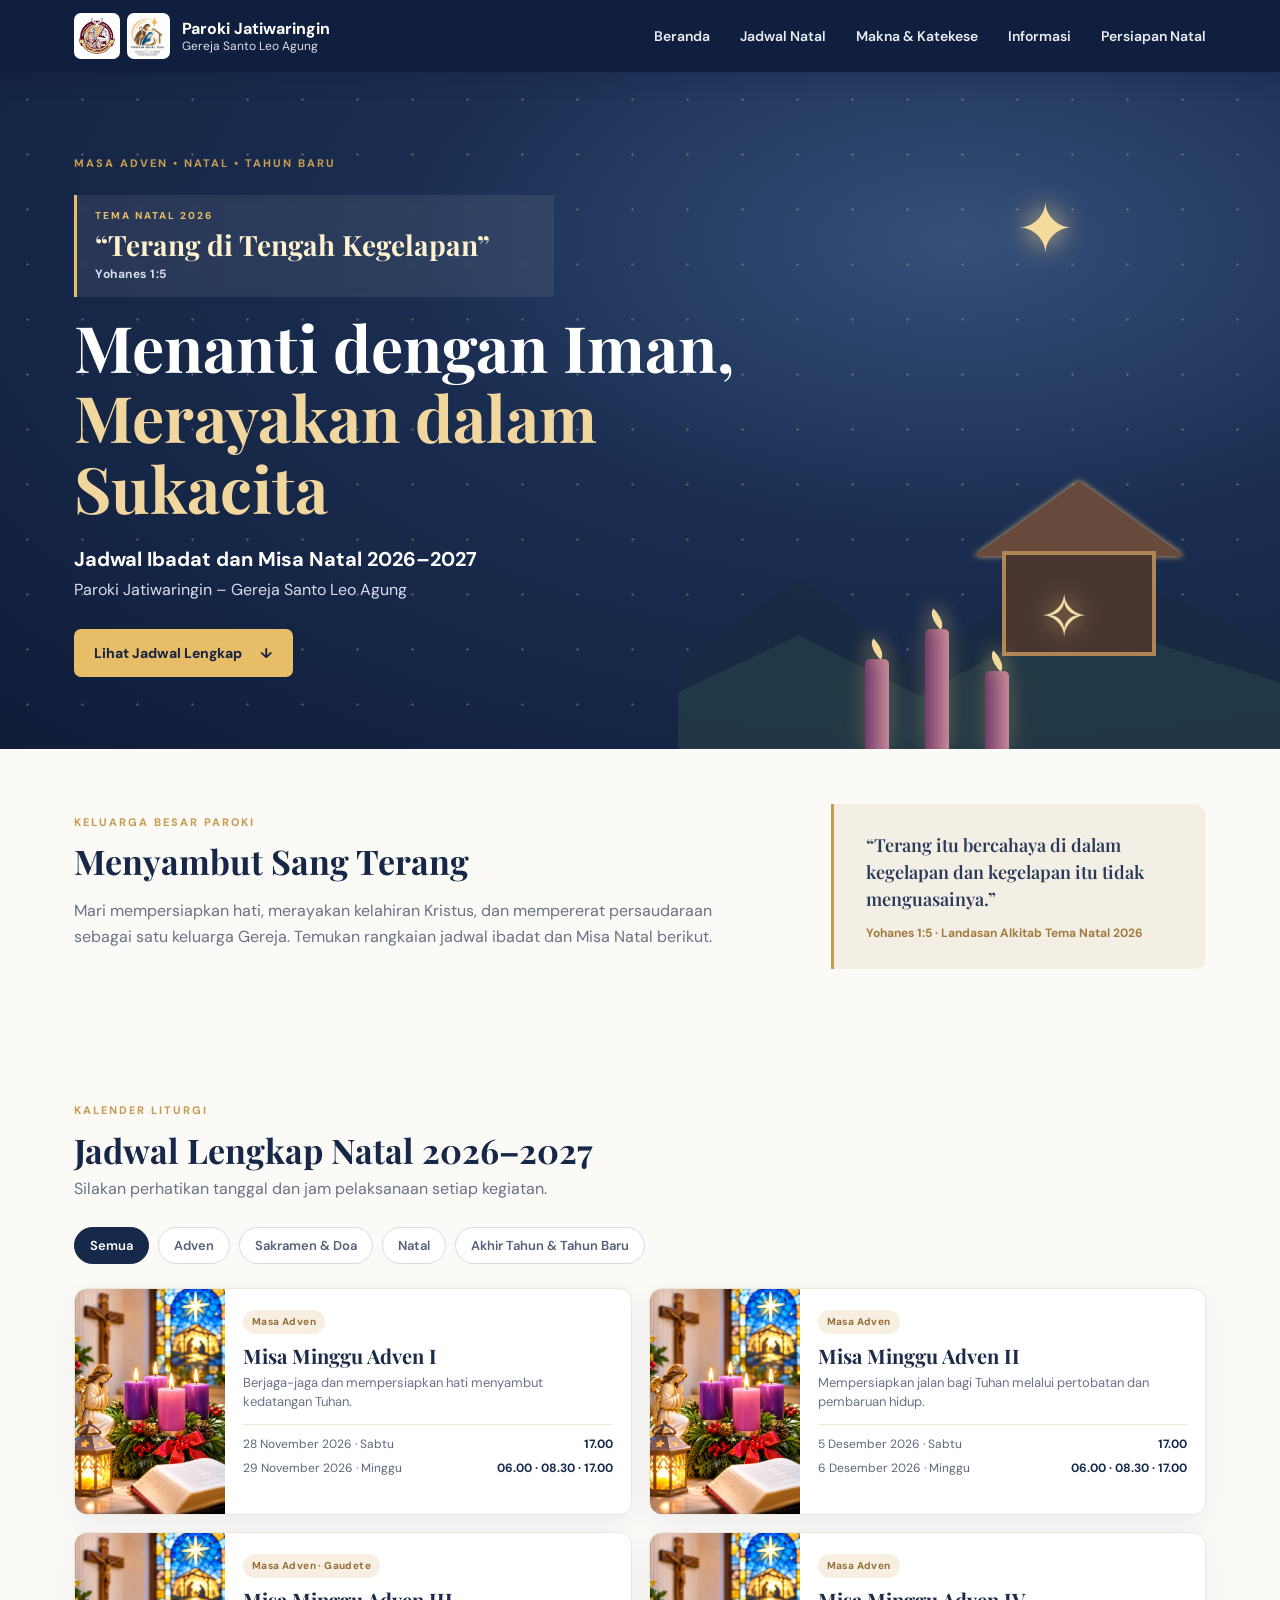
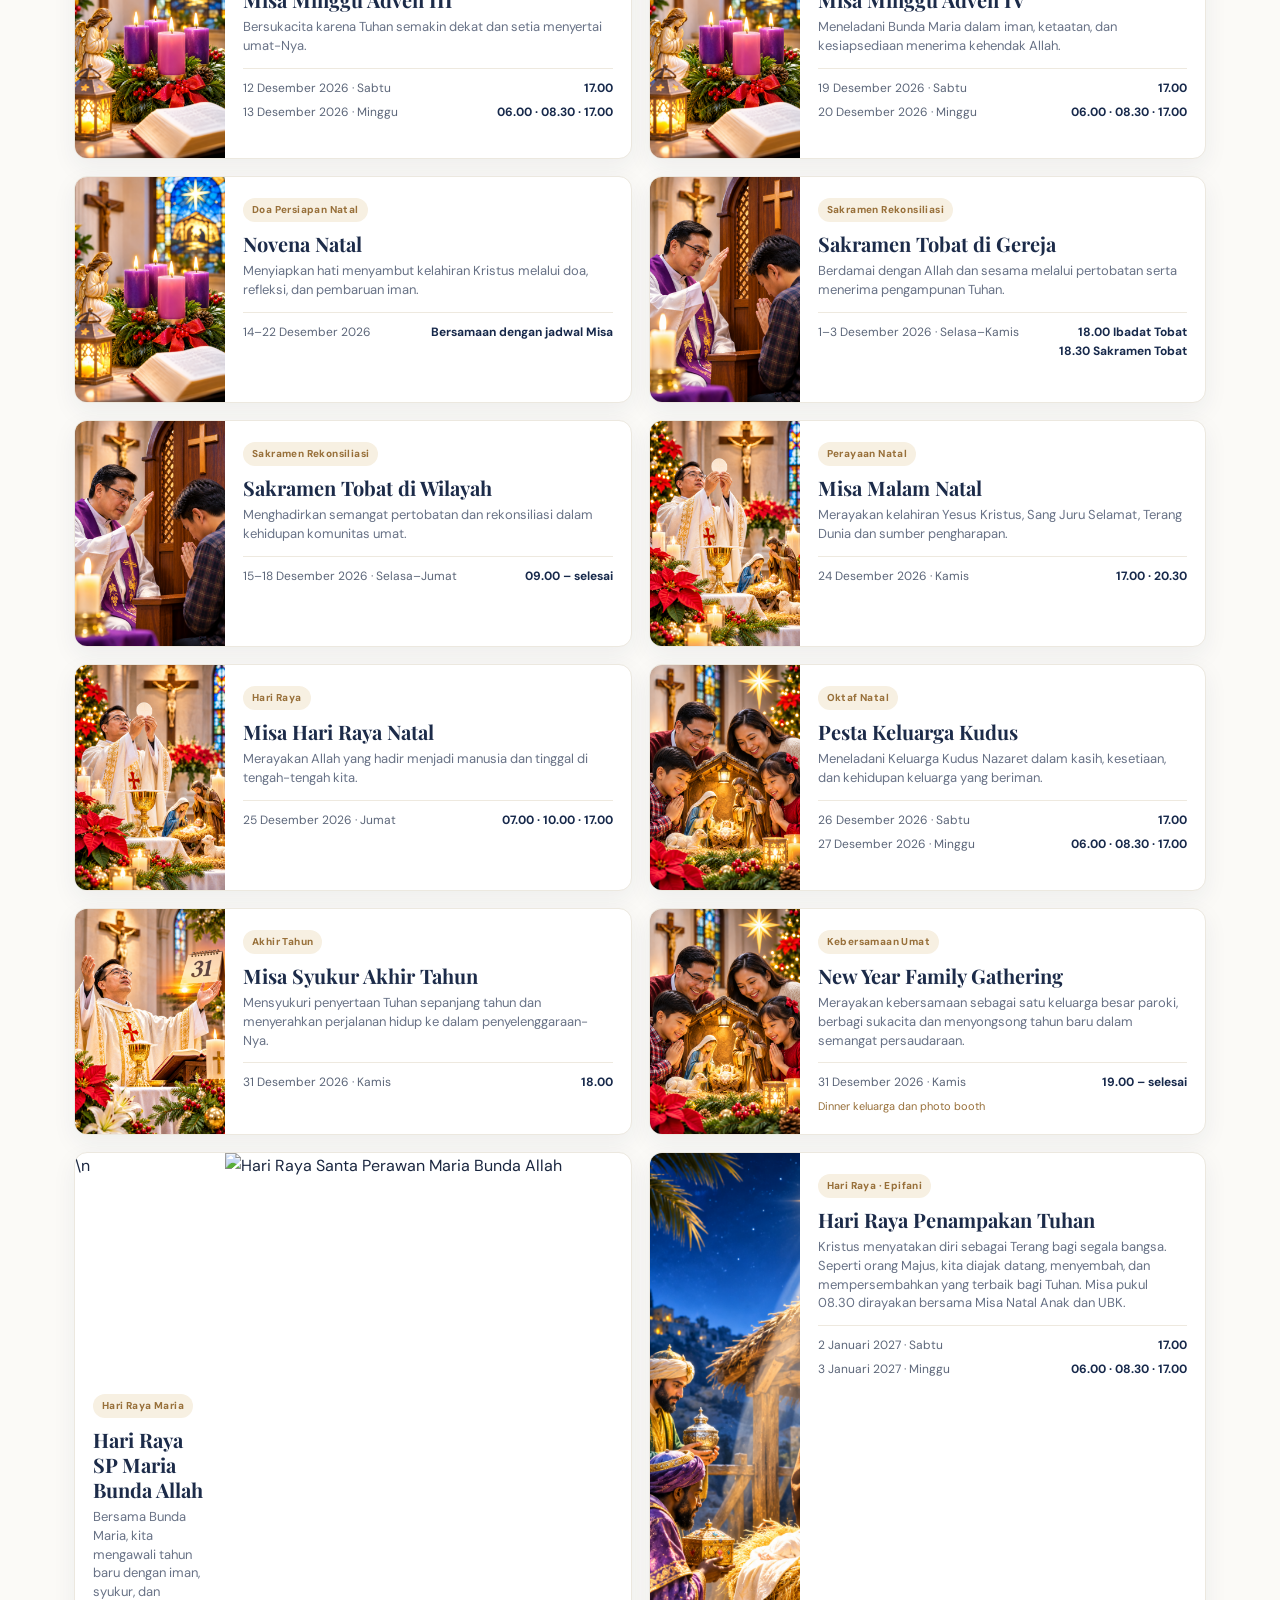
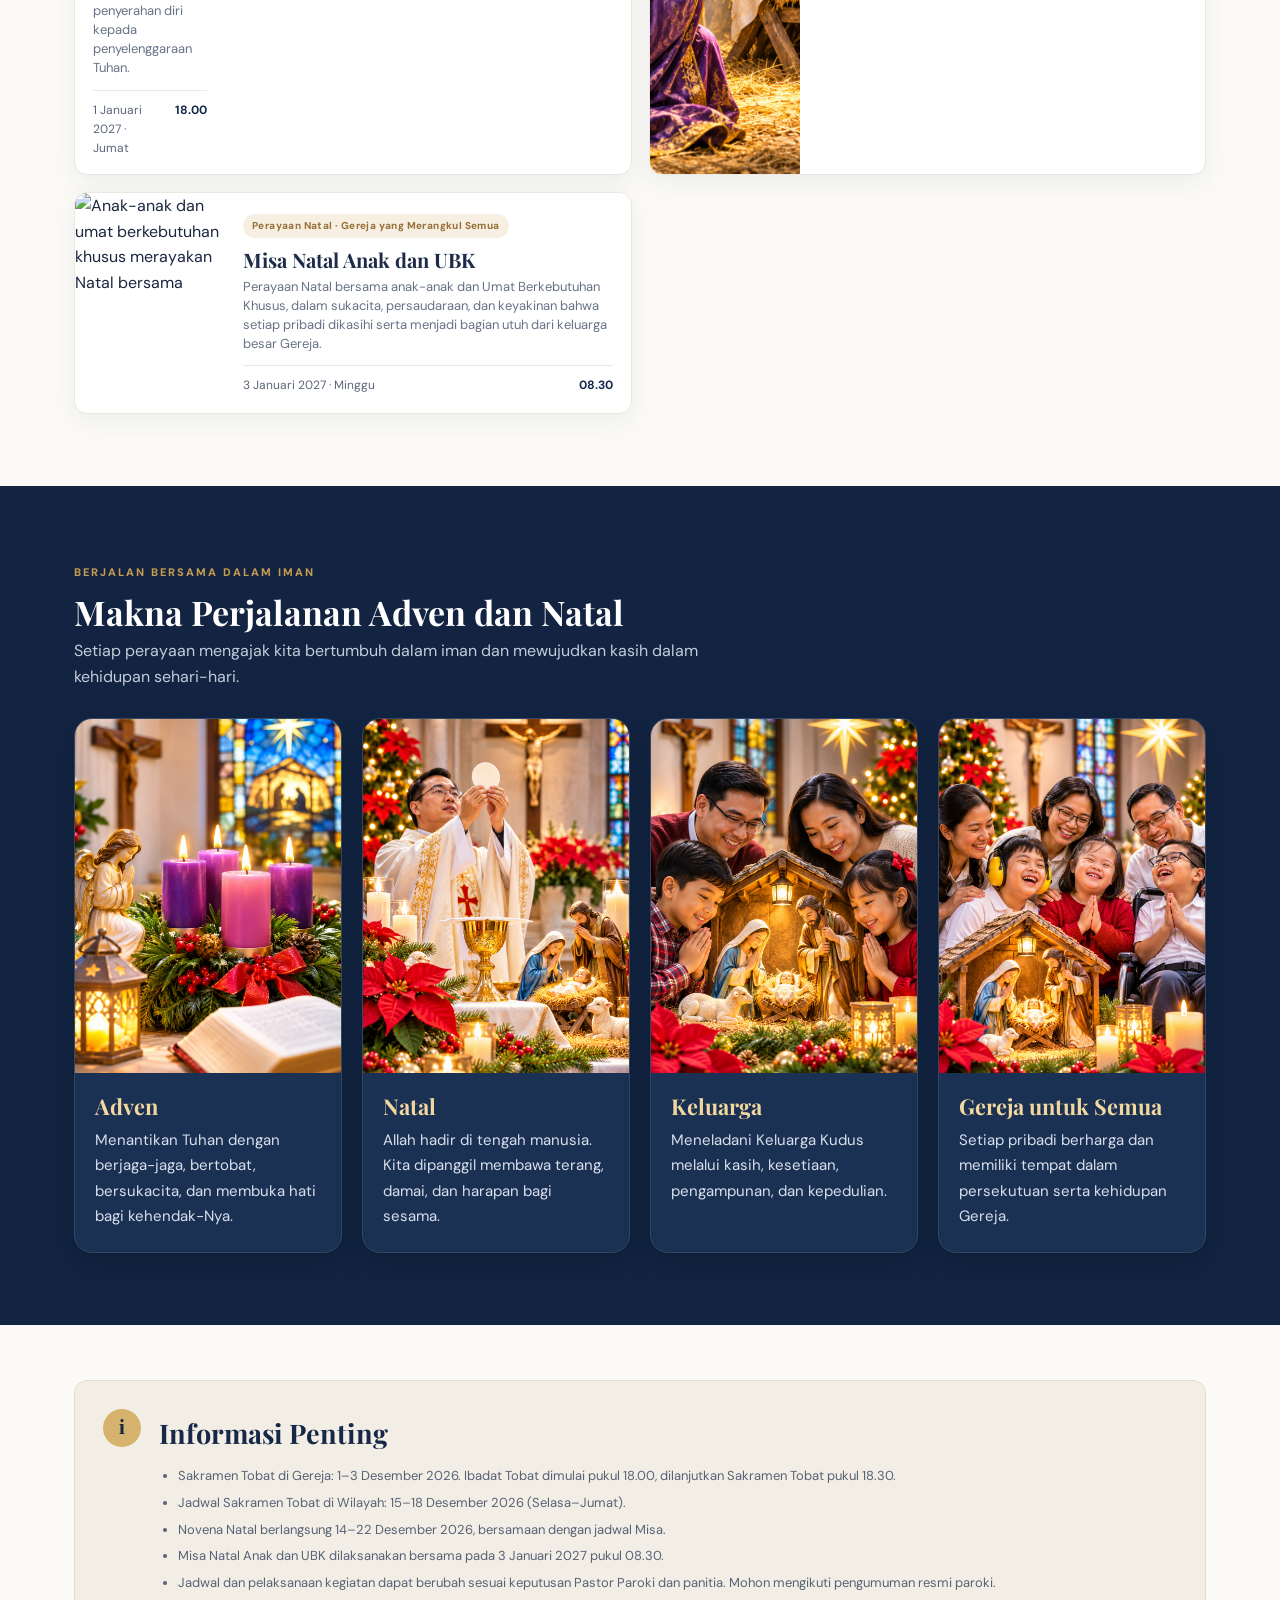
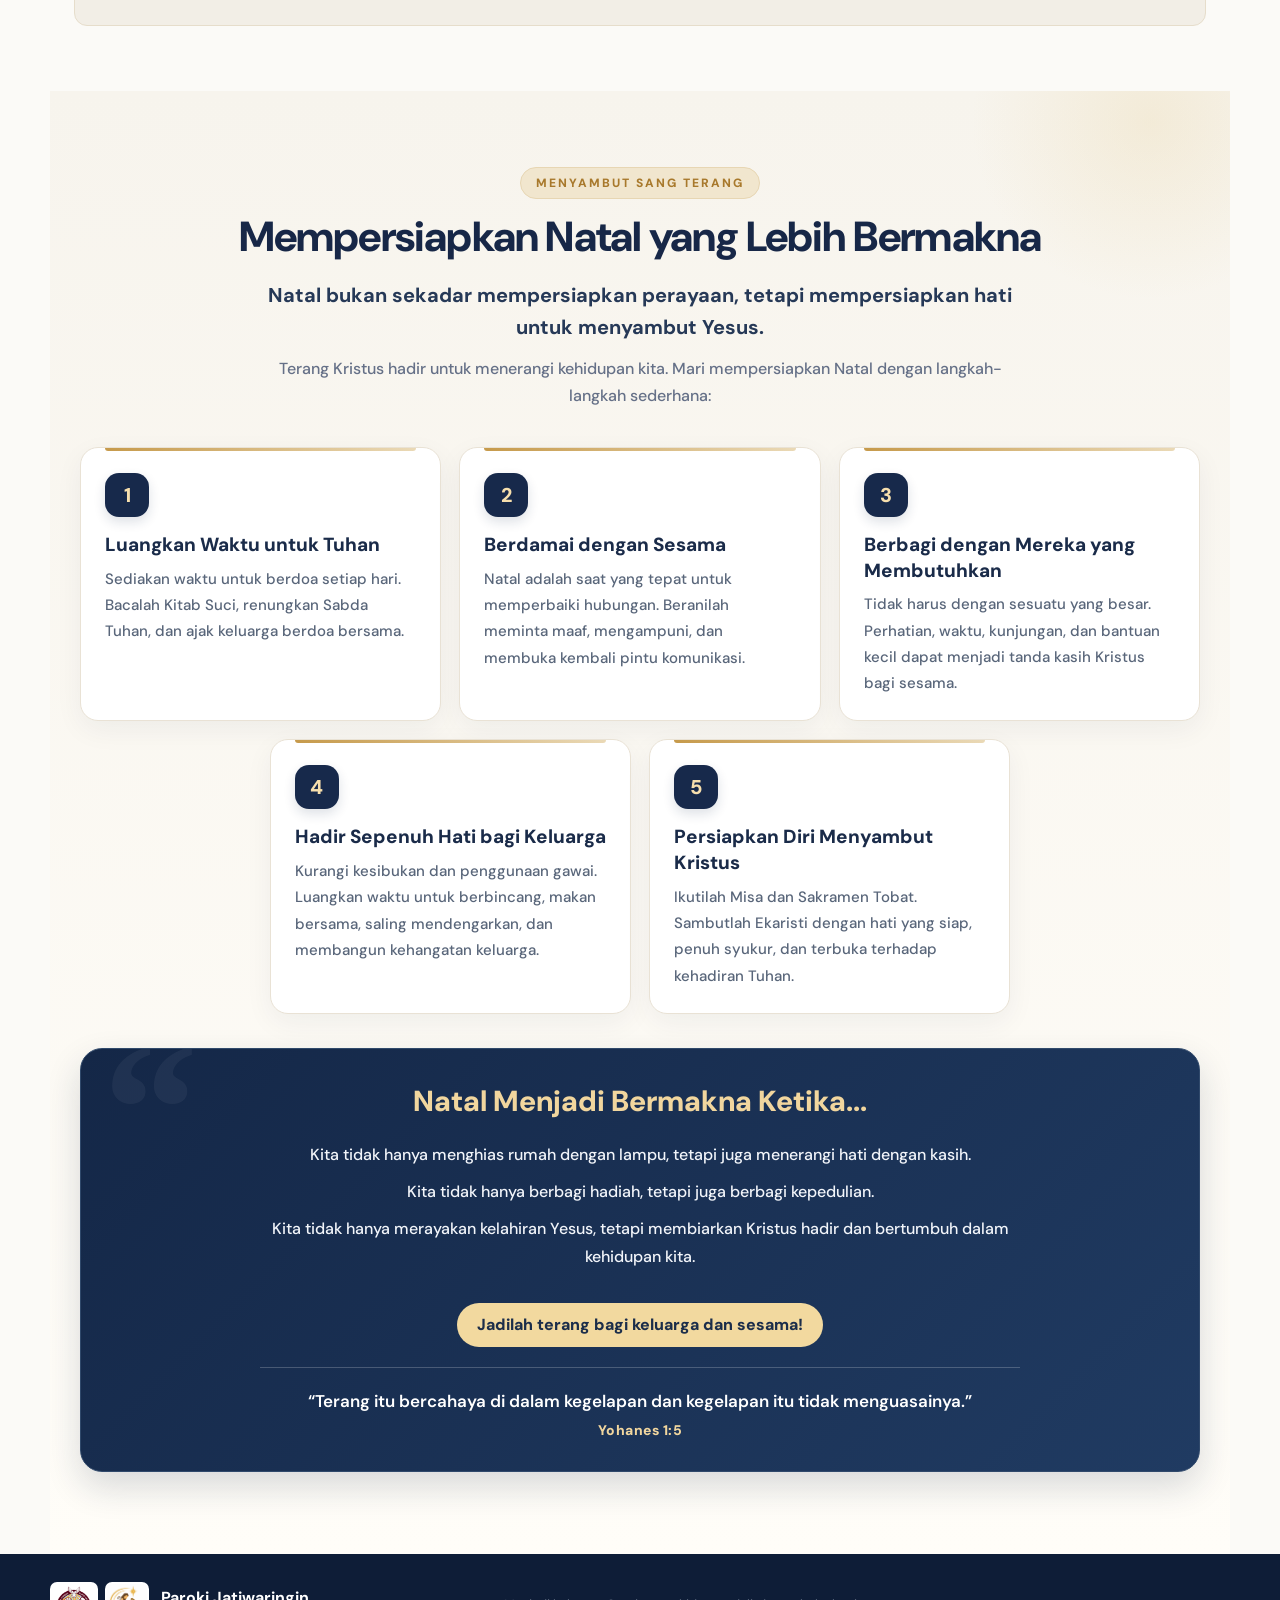
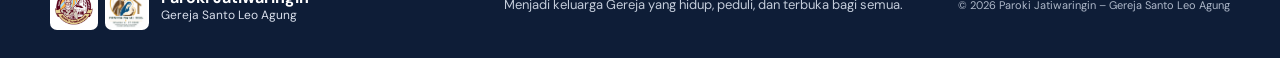
==== commit bb451540: "Add files via upload" ====
--- a/index.html
+++ b/index.html
@@ -255,11 +255,11 @@
     </article>
     <article class="event-card" data-category="sakramen">
       <img src="assets/adven.svg" alt="Doa menyambut Natal" class="event-image">
-      <div class="event-main"><span class="tag">Doa Persiapan Natal</span><h3>Novena Natal</h3><p>Menyiapkan hati menyambut kelahiran Kristus melalui doa, refleksi, dan pembaruan iman.</p><div class="event-dates"><span>13–21 Desember 2026 · Minggu–Senin</span><b>Bersamaan dengan jadwal Misa</b></div></div>
+      <div class="event-main"><span class="tag">Doa Persiapan Natal</span><h3>Novena Natal</h3><p>Menyiapkan hati menyambut kelahiran Kristus melalui doa, refleksi, dan pembaruan iman.</p><div class="event-dates"><span>14–22 Desember 2026</span><b>Bersamaan dengan jadwal Misa</b></div></div>
     </article>
     <article class="event-card" data-category="sakramen">
       <img src="assets/tobat.svg" alt="Salib sebagai lambang pertobatan" class="event-image">
-      <div class="event-main"><span class="tag">Sakramen Rekonsiliasi</span><h3>Sakramen Tobat di Gereja</h3><p>Berdamai dengan Allah dan sesama melalui pertobatan serta menerima pengampunan Tuhan.</p><div class="event-dates"><span>1–3 Desember 2026 · Selasa–Kamis</span><b>18.00 Ibadat Tobat<br>19.00 Sakramen Tobat</b></div></div>
+      <div class="event-main"><span class="tag">Sakramen Rekonsiliasi</span><h3>Sakramen Tobat di Gereja</h3><p>Berdamai dengan Allah dan sesama melalui pertobatan serta menerima pengampunan Tuhan.</p><div class="event-dates"><span>1–3 Desember 2026 · Selasa–Kamis</span><b>18.00 Ibadat Tobat<br>18.30 Sakramen Tobat</b></div></div>
     </article>
     <article class="event-card" data-category="sakramen">
       <img src="assets/tobat.svg" alt="Simbol pertobatan" class="event-image">
@@ -285,17 +285,17 @@
       <img src="assets/keluarga.svg" alt="Kebersamaan keluarga" class="event-image">
       <div class="event-main"><span class="tag">Kebersamaan Umat</span><h3>New Year Family Gathering</h3><p>Merayakan kebersamaan sebagai satu keluarga besar paroki, berbagi sukacita dan menyongsong tahun baru dalam semangat persaudaraan.</p><div class="event-dates"><span>31 Desember 2026 · Kamis</span><b>19.00 – selesai</b><small>Dinner keluarga dan photo booth</small></div></div>
     </article>
+    <article class="event-card" data-category="tahun-baru">
+      <!-- GAMBAR MENYUSUL: assets/maria-bunda-allah.svg -->\n      <img src="assets/maria-bunda-allah.svg" alt="Hari Raya Santa Perawan Maria Bunda Allah" class="event-image">
+      <div class="event-main"><span class="tag">Hari Raya Maria</span><h3>Hari Raya SP Maria Bunda Allah</h3><p>Bersama Bunda Maria, kita mengawali tahun baru dengan iman, syukur, dan penyerahan diri kepada penyelenggaraan Tuhan.</p><div class="event-dates"><span>1 Januari 2027 · Jumat</span><b>18.00</b></div></div>
+    </article>
     <article class="event-card" data-category="natal">
       <img src="assets/epifani.svg" alt="Bintang penuntun orang Majus" class="event-image">
-      <div class="event-main"><span class="tag">Hari Raya · Epifani</span><h3>Hari Raya Penampakan Tuhan</h3><p>Kristus menyatakan diri sebagai Terang bagi segala bangsa. Seperti orang Majus, kita diajak datang, menyembah, dan mempersembahkan yang terbaik bagi Tuhan.</p><div class="event-dates"><span>2 Januari 2027 · Sabtu</span><b>17.00</b><span>3 Januari 2027 · Minggu</span><b>06.00 · 08.30 · 17.00</b></div></div>
-    </article>
-    <article class="event-card" data-category="natal">
-      <img src="assets/anak.svg" alt="Ilustrasi anak-anak" class="event-image">
-      <div class="event-main"><span class="tag">Perayaan Khusus</span><h3>Misa Natal Anak</h3><p>Mengajak anak-anak mengenal Yesus sebagai Sahabat dan Juru Selamat serta bertumbuh dalam iman, kasih, dan sukacita.</p><div class="event-dates"><span>3 Januari 2027 · Minggu</span><b>08.30</b></div></div>
-    </article>
-    <article class="event-card" data-category="natal">
-      <img src="assets/ubk.svg" alt="Ilustrasi aksesibilitas dan kebersamaan" class="event-image">
-      <div class="event-main"><span class="tag">Gereja yang Merangkul Semua</span><h3>Misa Natal UBK</h3><p>Menegaskan bahwa setiap pribadi dikasihi Allah, memiliki martabat yang sama, dan merupakan bagian utuh dari keluarga besar Gereja.</p><div class="event-dates"><span>3 Januari 2027 · Minggu</span><b>08.30</b></div></div>
+      <div class="event-main"><span class="tag">Hari Raya · Epifani</span><h3>Hari Raya Penampakan Tuhan</h3><p>Kristus menyatakan diri sebagai Terang bagi segala bangsa. Seperti orang Majus, kita diajak datang, menyembah, dan mempersembahkan yang terbaik bagi Tuhan. Misa pukul 08.30 dirayakan bersama Misa Natal Anak dan UBK.</p><div class="event-dates"><span>2 Januari 2027 · Sabtu</span><b>17.00</b><span>3 Januari 2027 · Minggu</span><b>06.00 · 08.30 · 17.00</b></div></div>
+    </article>
+    <article class="event-card" data-category="natal">
+      <img src="assets/anak-ubk.svg" alt="Anak-anak dan umat berkebutuhan khusus merayakan Natal bersama" class="event-image">
+      <div class="event-main"><span class="tag">Perayaan Natal · Gereja yang Merangkul Semua</span><h3>Misa Natal Anak dan UBK</h3><p>Perayaan Natal bersama anak-anak dan Umat Berkebutuhan Khusus, dalam sukacita, persaudaraan, dan keyakinan bahwa setiap pribadi dikasihi serta menjadi bagian utuh dari keluarga besar Gereja.</p><div class="event-dates"><span>3 Januari 2027 · Minggu</span><b>08.30</b></div></div>
     </article>
   </div>
   <p class="no-results" id="noResults" hidden>Tidak ditemukan kegiatan yang sesuai.</p>
@@ -317,10 +317,10 @@
   <div class="info-card">
     <div class="info-icon">i</div><div><h2>Informasi Penting</h2>
       <ul>
-        <li>Jadwal Sakramen Tobat di Gereja: 1–3 Desember 2026 (Selasa–Kamis).</li>
+        <li>Sakramen Tobat di Gereja: 1–3 Desember 2026. Ibadat Tobat dimulai pukul 18.00, dilanjutkan Sakramen Tobat pukul 18.30.</li>
         <li>Jadwal Sakramen Tobat di Wilayah: 15–18 Desember 2026 (Selasa–Jumat).</li>
-        <li>Novena Natal berlangsung 13–21 Desember 2026, bersamaan dengan jadwal Misa.</li>
-        <li>Misa Natal Anak dan Misa Natal UBK dijadwalkan pada 3 Januari 2027 pukul 08.30.</li>
+        <li>Novena Natal berlangsung 14–22 Desember 2026, bersamaan dengan jadwal Misa.</li>
+        <li>Misa Natal Anak dan UBK dilaksanakan bersama pada 3 Januari 2027 pukul 08.30.</li>
         <li>Jadwal dan pelaksanaan kegiatan dapat berubah sesuai keputusan Pastor Paroki dan panitia. Mohon mengikuti pengumuman resmi paroki.</li>
       </ul>
     </div>
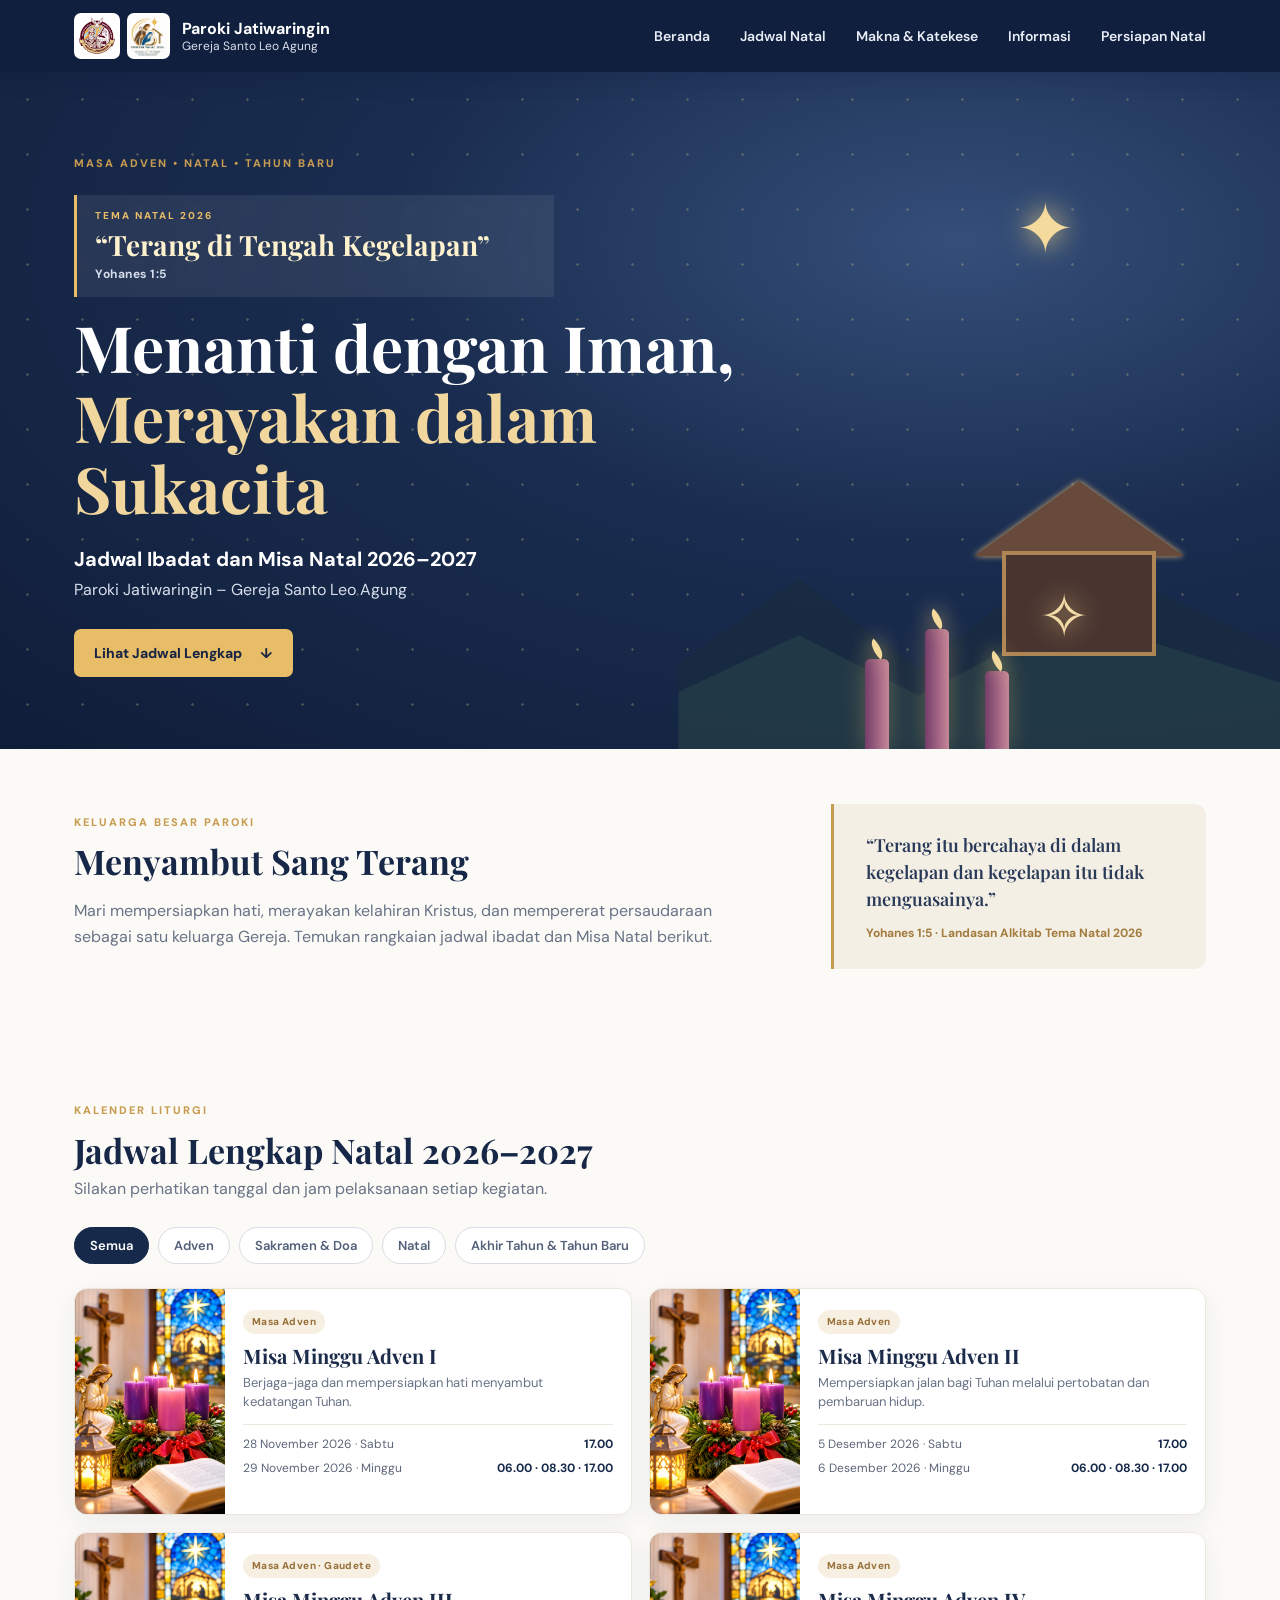
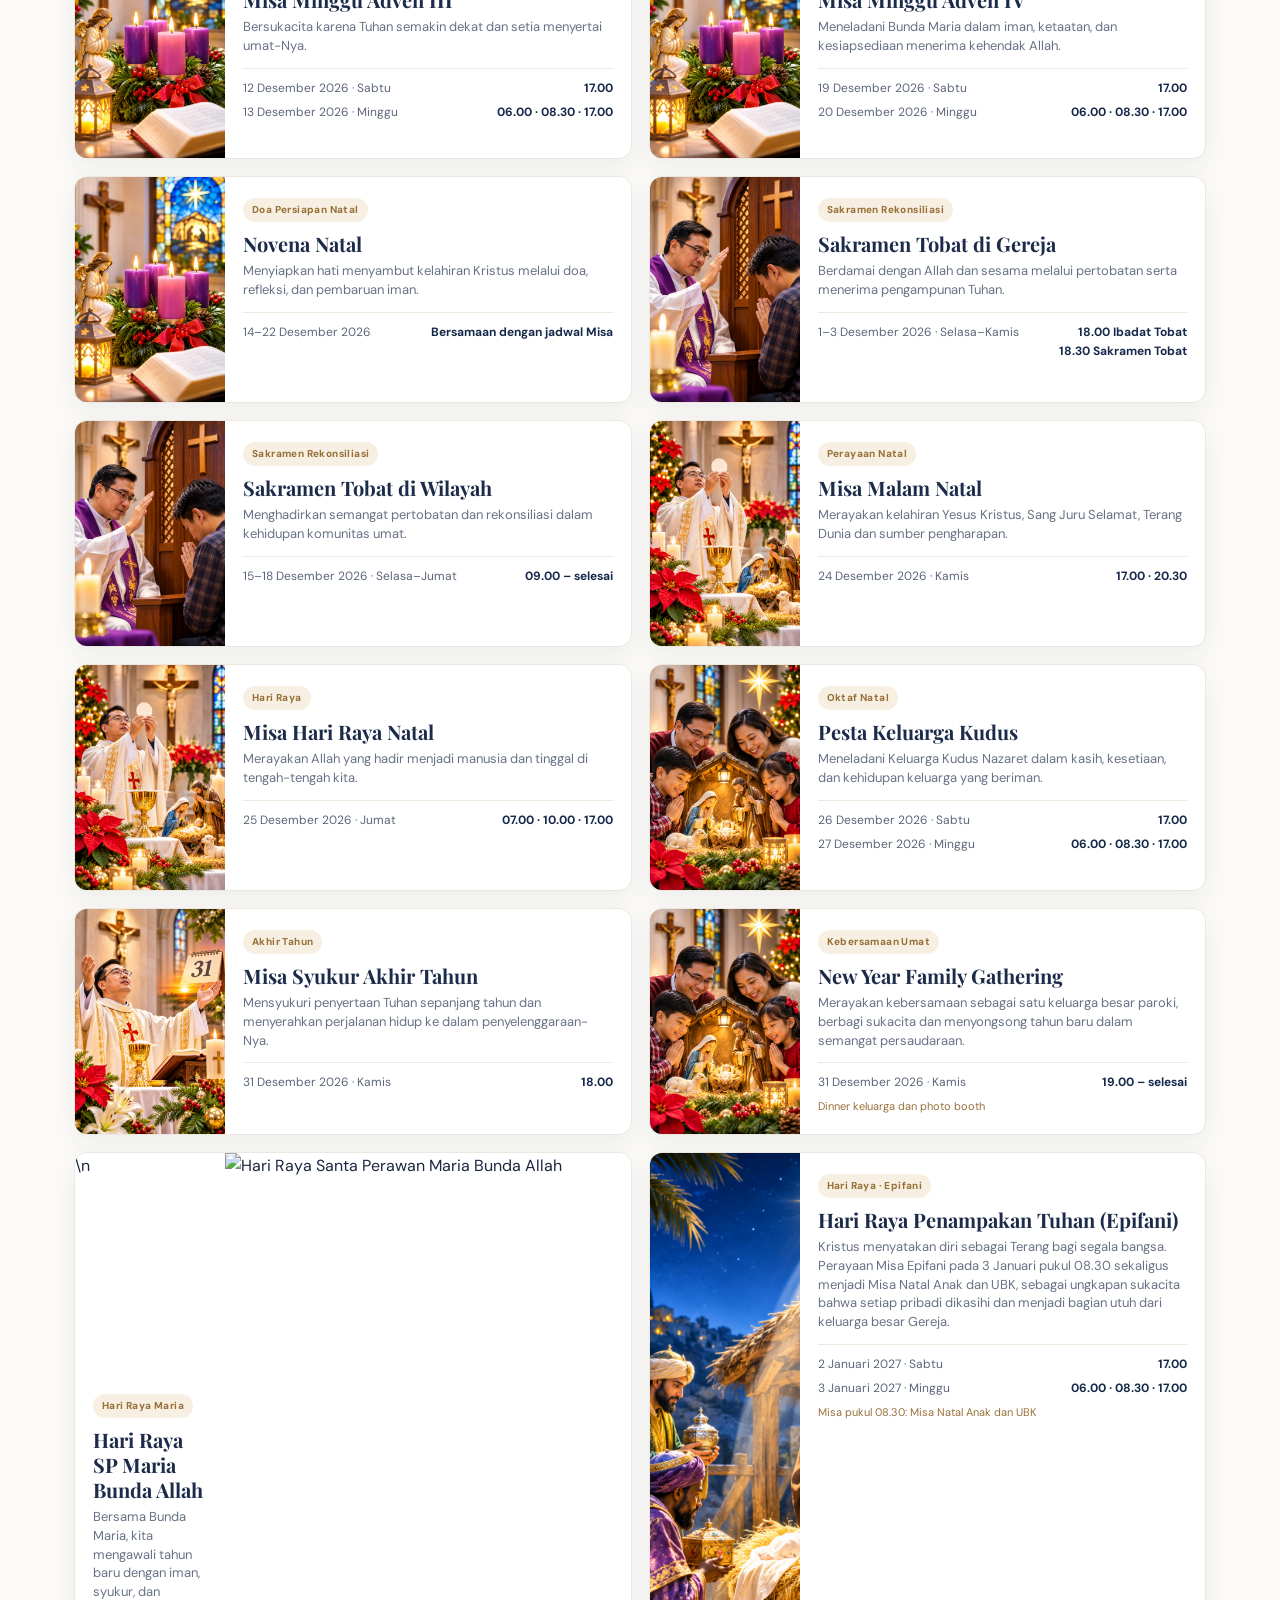
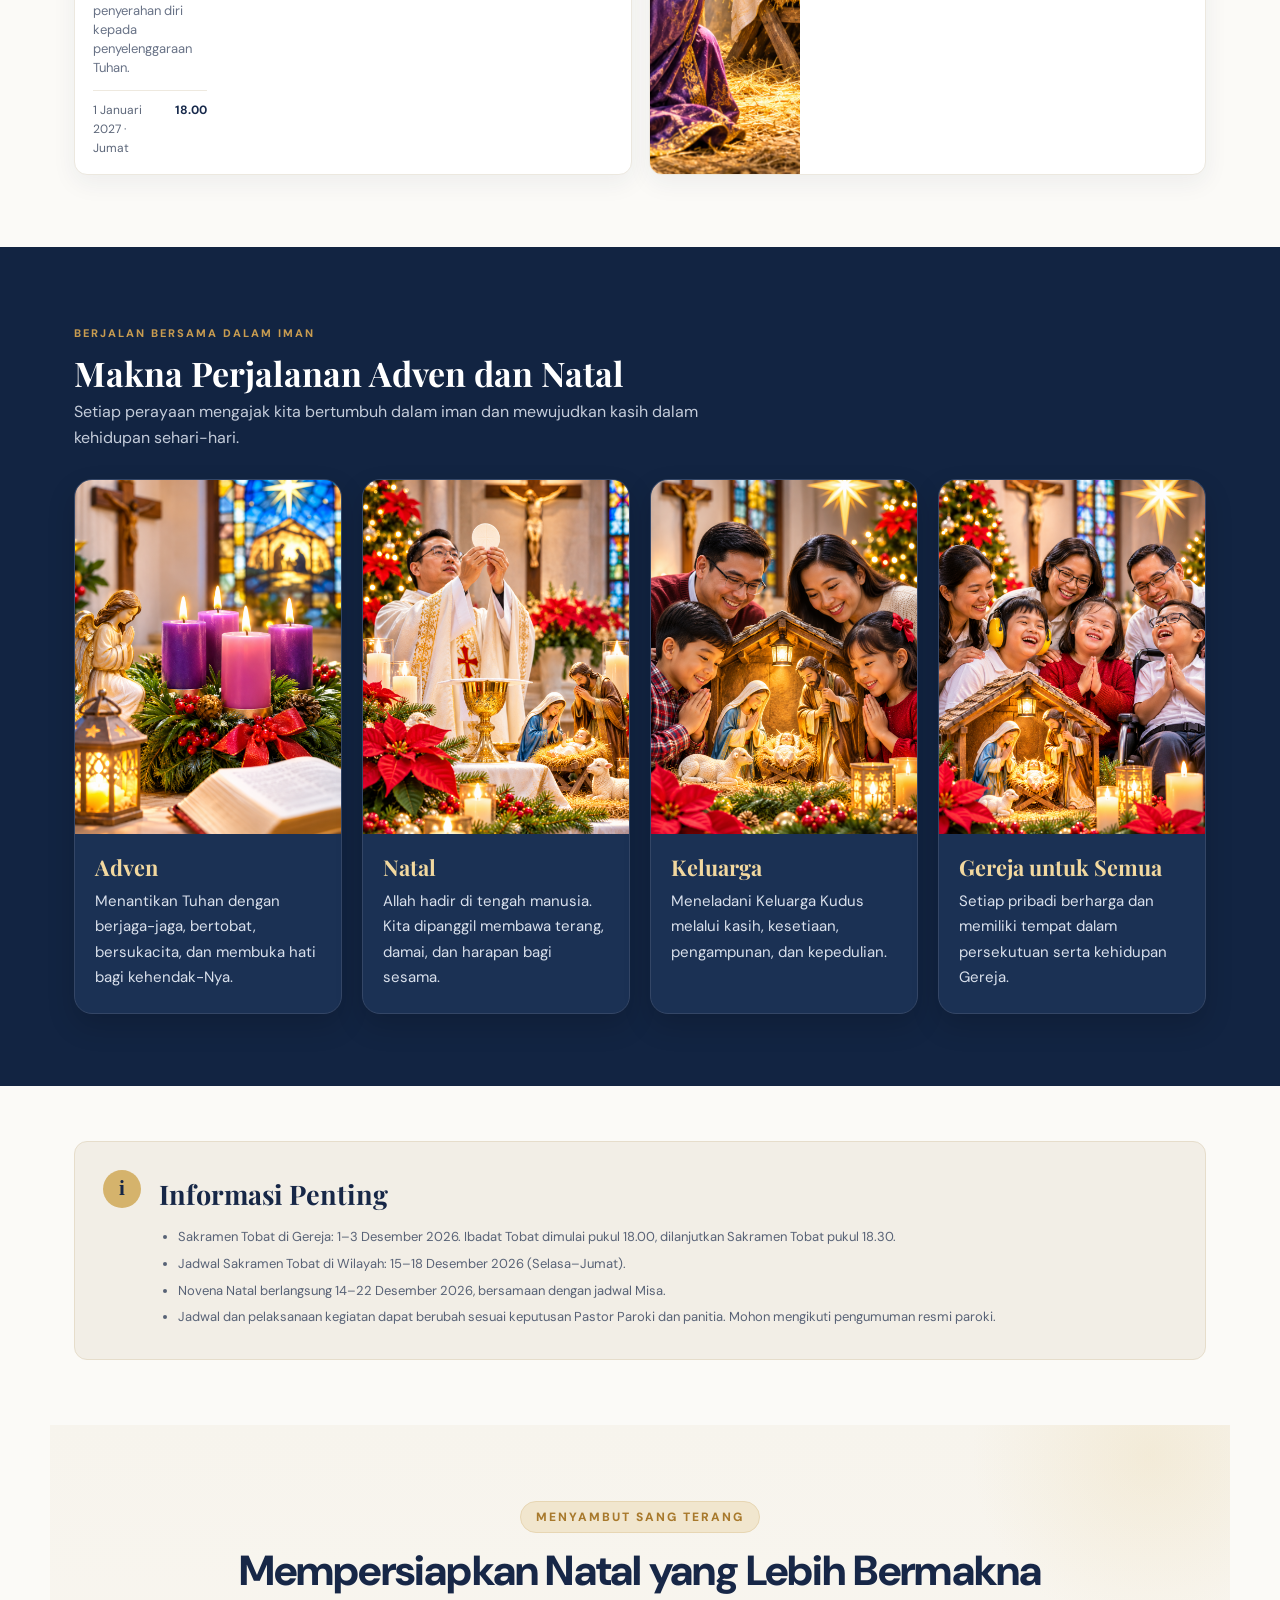
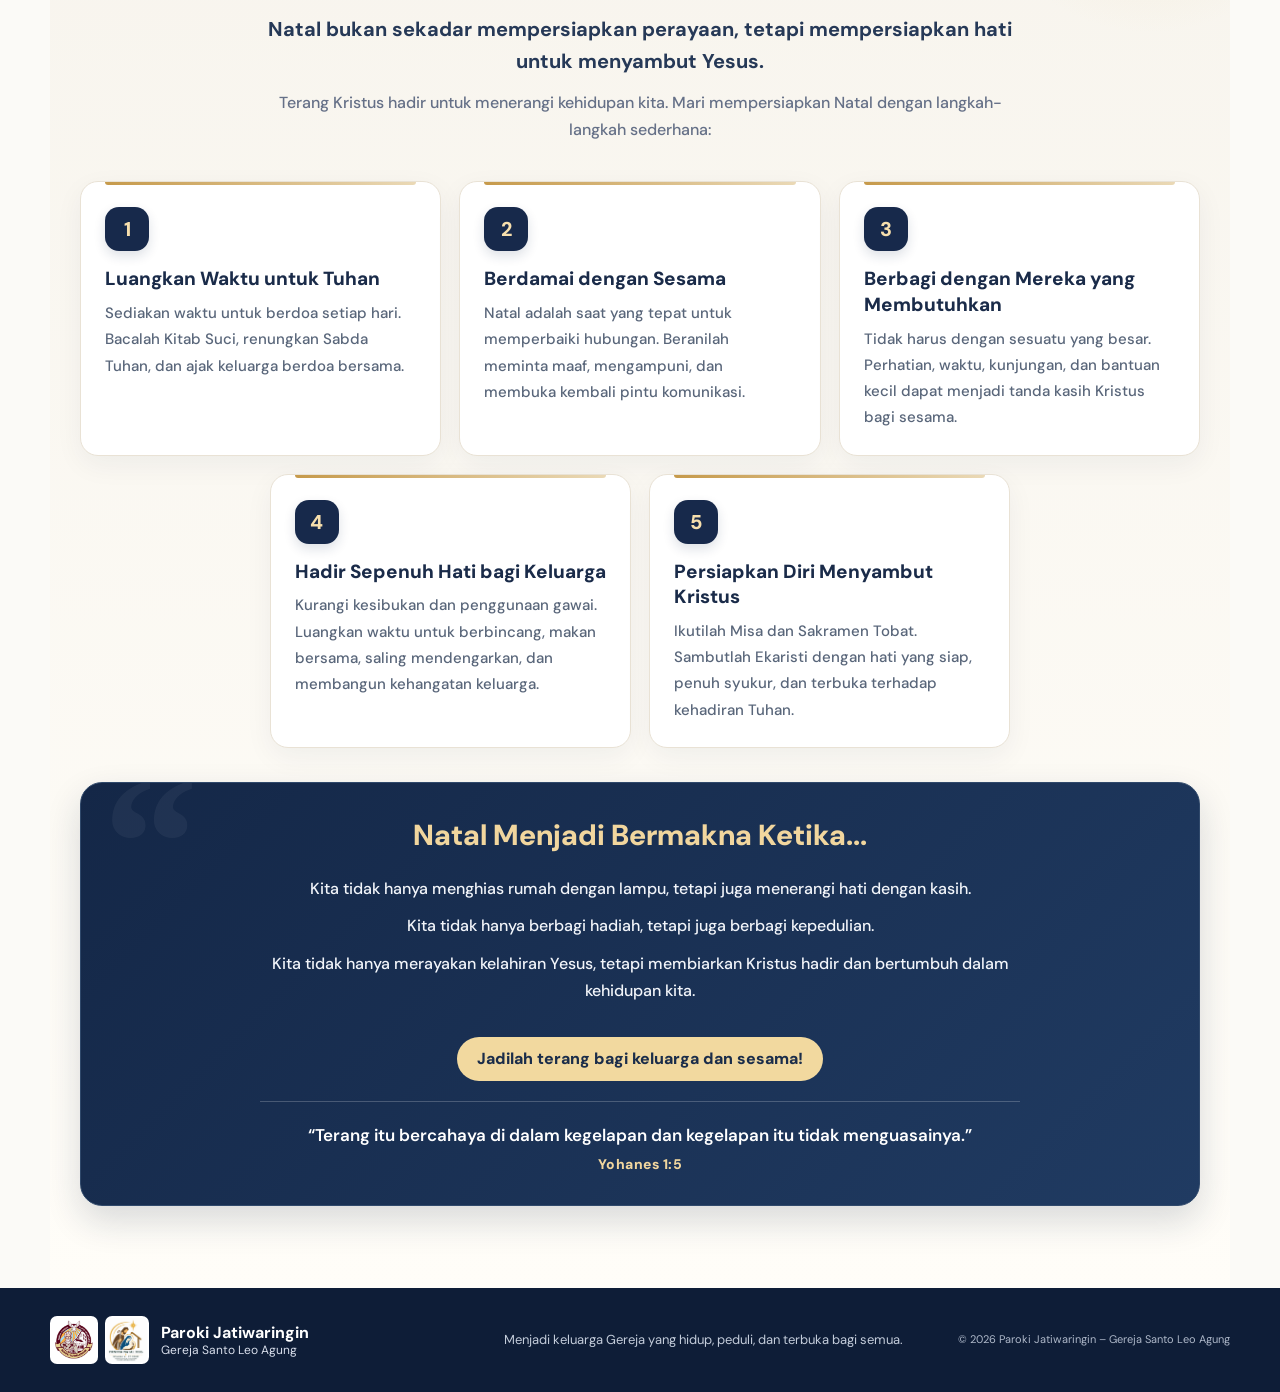
==== commit ae125427: "Add files via upload" ====
--- a/index.html
+++ b/index.html
@@ -290,12 +290,8 @@
       <div class="event-main"><span class="tag">Hari Raya Maria</span><h3>Hari Raya SP Maria Bunda Allah</h3><p>Bersama Bunda Maria, kita mengawali tahun baru dengan iman, syukur, dan penyerahan diri kepada penyelenggaraan Tuhan.</p><div class="event-dates"><span>1 Januari 2027 · Jumat</span><b>18.00</b></div></div>
     </article>
     <article class="event-card" data-category="natal">
-      <img src="assets/epifani.svg" alt="Bintang penuntun orang Majus" class="event-image">
-      <div class="event-main"><span class="tag">Hari Raya · Epifani</span><h3>Hari Raya Penampakan Tuhan</h3><p>Kristus menyatakan diri sebagai Terang bagi segala bangsa. Seperti orang Majus, kita diajak datang, menyembah, dan mempersembahkan yang terbaik bagi Tuhan. Misa pukul 08.30 dirayakan bersama Misa Natal Anak dan UBK.</p><div class="event-dates"><span>2 Januari 2027 · Sabtu</span><b>17.00</b><span>3 Januari 2027 · Minggu</span><b>06.00 · 08.30 · 17.00</b></div></div>
-    </article>
-    <article class="event-card" data-category="natal">
-      <img src="assets/anak-ubk.svg" alt="Anak-anak dan umat berkebutuhan khusus merayakan Natal bersama" class="event-image">
-      <div class="event-main"><span class="tag">Perayaan Natal · Gereja yang Merangkul Semua</span><h3>Misa Natal Anak dan UBK</h3><p>Perayaan Natal bersama anak-anak dan Umat Berkebutuhan Khusus, dalam sukacita, persaudaraan, dan keyakinan bahwa setiap pribadi dikasihi serta menjadi bagian utuh dari keluarga besar Gereja.</p><div class="event-dates"><span>3 Januari 2027 · Minggu</span><b>08.30</b></div></div>
+      <img src="assets/epifani.svg" alt="Bintang penuntun orang Majus menuju Kanak-kanak Yesus" class="event-image">
+      <div class="event-main"><span class="tag">Hari Raya · Epifani</span><h3>Hari Raya Penampakan Tuhan (Epifani)</h3><p>Kristus menyatakan diri sebagai Terang bagi segala bangsa. Perayaan Misa Epifani pada 3 Januari pukul 08.30 sekaligus menjadi Misa Natal Anak dan UBK, sebagai ungkapan sukacita bahwa setiap pribadi dikasihi dan menjadi bagian utuh dari keluarga besar Gereja.</p><div class="event-dates"><span>2 Januari 2027 · Sabtu</span><b>17.00</b><span>3 Januari 2027 · Minggu</span><b>06.00 · 08.30 · 17.00</b><small>Misa pukul 08.30: Misa Natal Anak dan UBK</small></div></div>
     </article>
   </div>
   <p class="no-results" id="noResults" hidden>Tidak ditemukan kegiatan yang sesuai.</p>
@@ -320,8 +316,7 @@
         <li>Sakramen Tobat di Gereja: 1–3 Desember 2026. Ibadat Tobat dimulai pukul 18.00, dilanjutkan Sakramen Tobat pukul 18.30.</li>
         <li>Jadwal Sakramen Tobat di Wilayah: 15–18 Desember 2026 (Selasa–Jumat).</li>
         <li>Novena Natal berlangsung 14–22 Desember 2026, bersamaan dengan jadwal Misa.</li>
-        <li>Misa Natal Anak dan UBK dilaksanakan bersama pada 3 Januari 2027 pukul 08.30.</li>
-        <li>Jadwal dan pelaksanaan kegiatan dapat berubah sesuai keputusan Pastor Paroki dan panitia. Mohon mengikuti pengumuman resmi paroki.</li>
+                <li>Jadwal dan pelaksanaan kegiatan dapat berubah sesuai keputusan Pastor Paroki dan panitia. Mohon mengikuti pengumuman resmi paroki.</li>
       </ul>
     </div>
   </div>
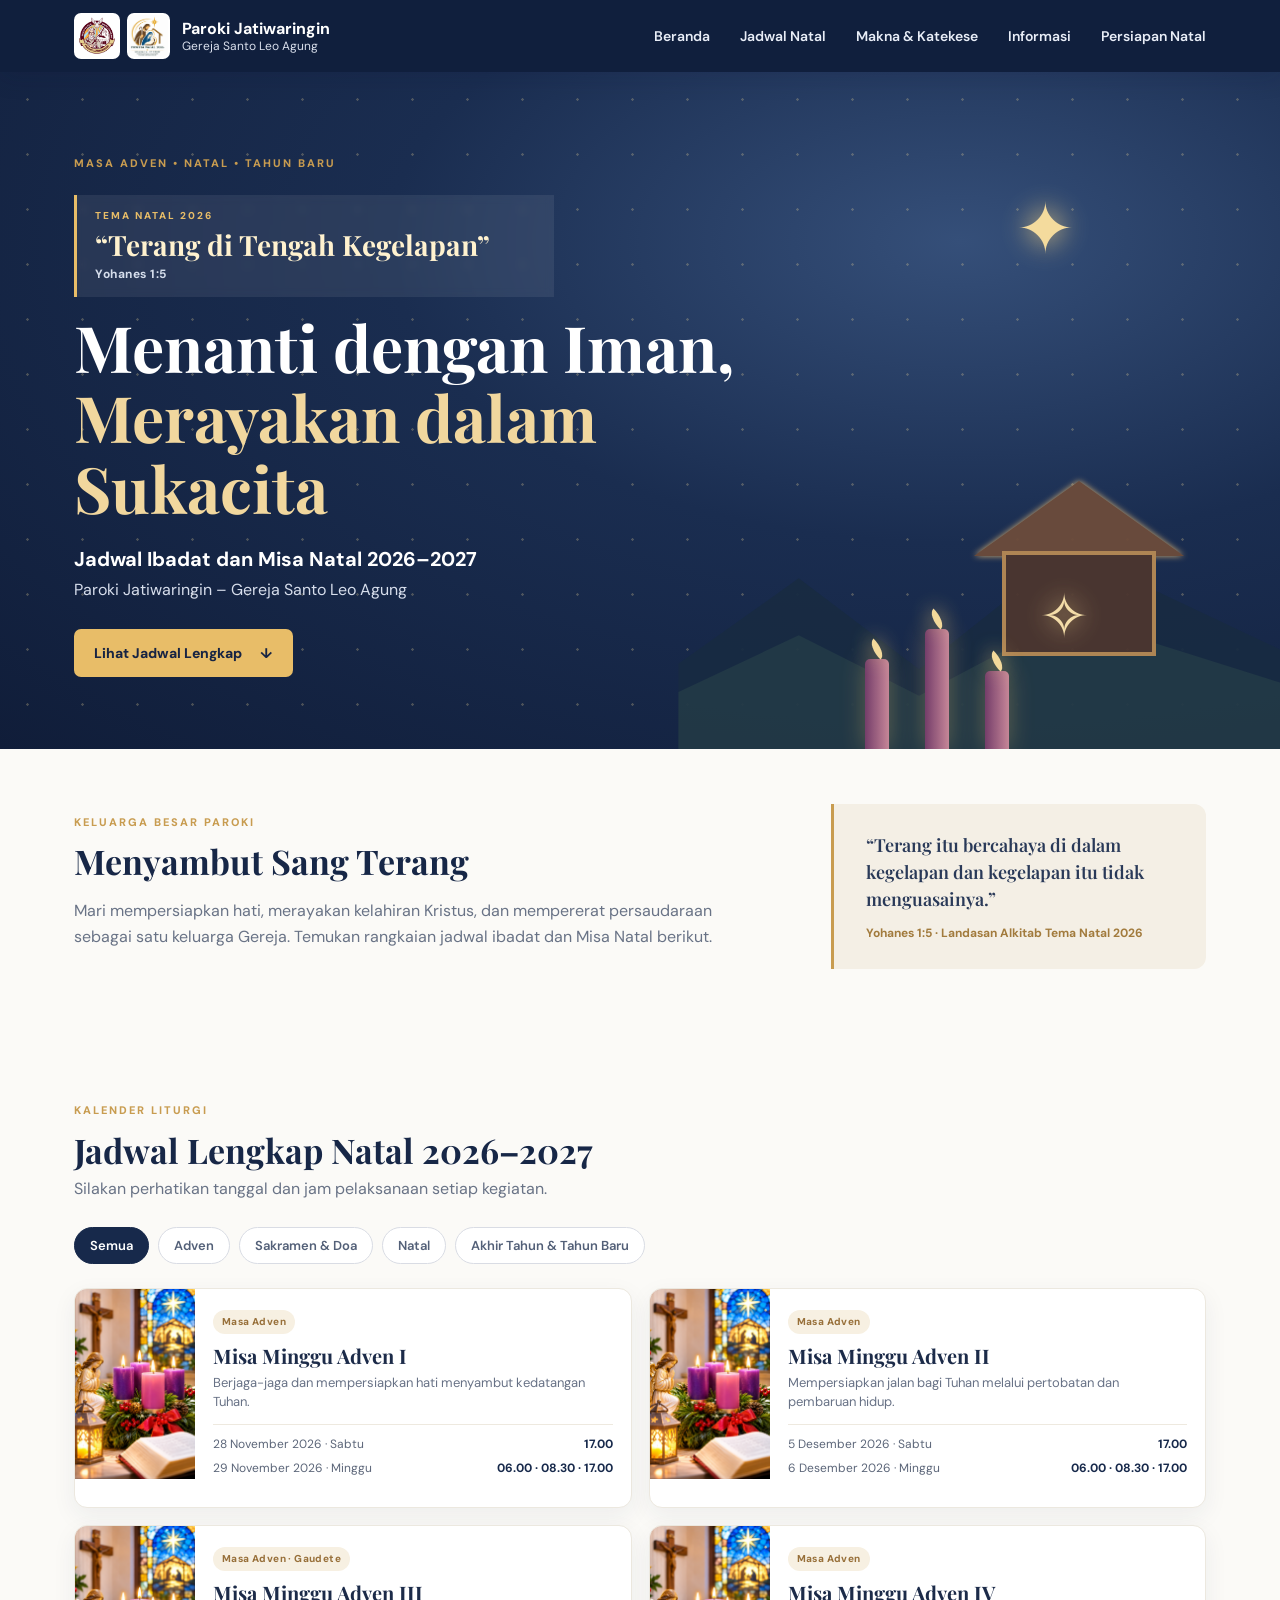
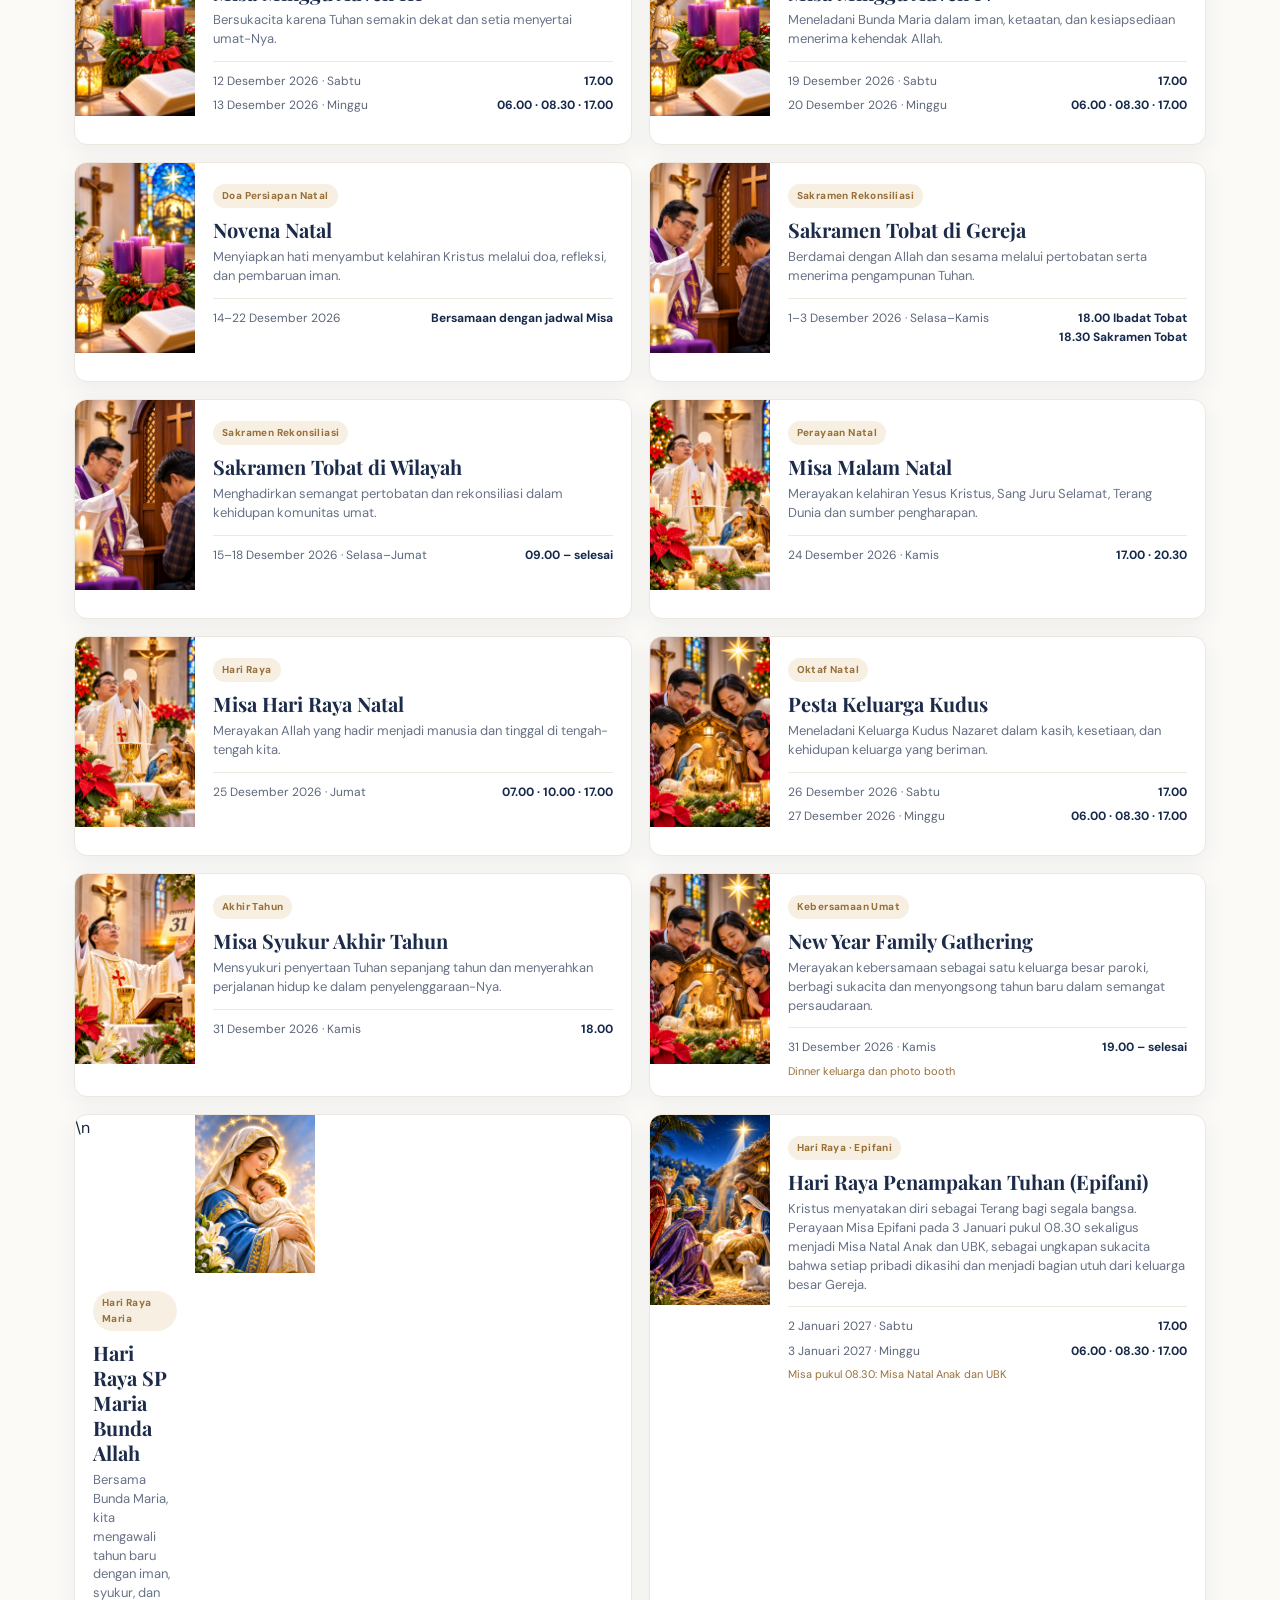
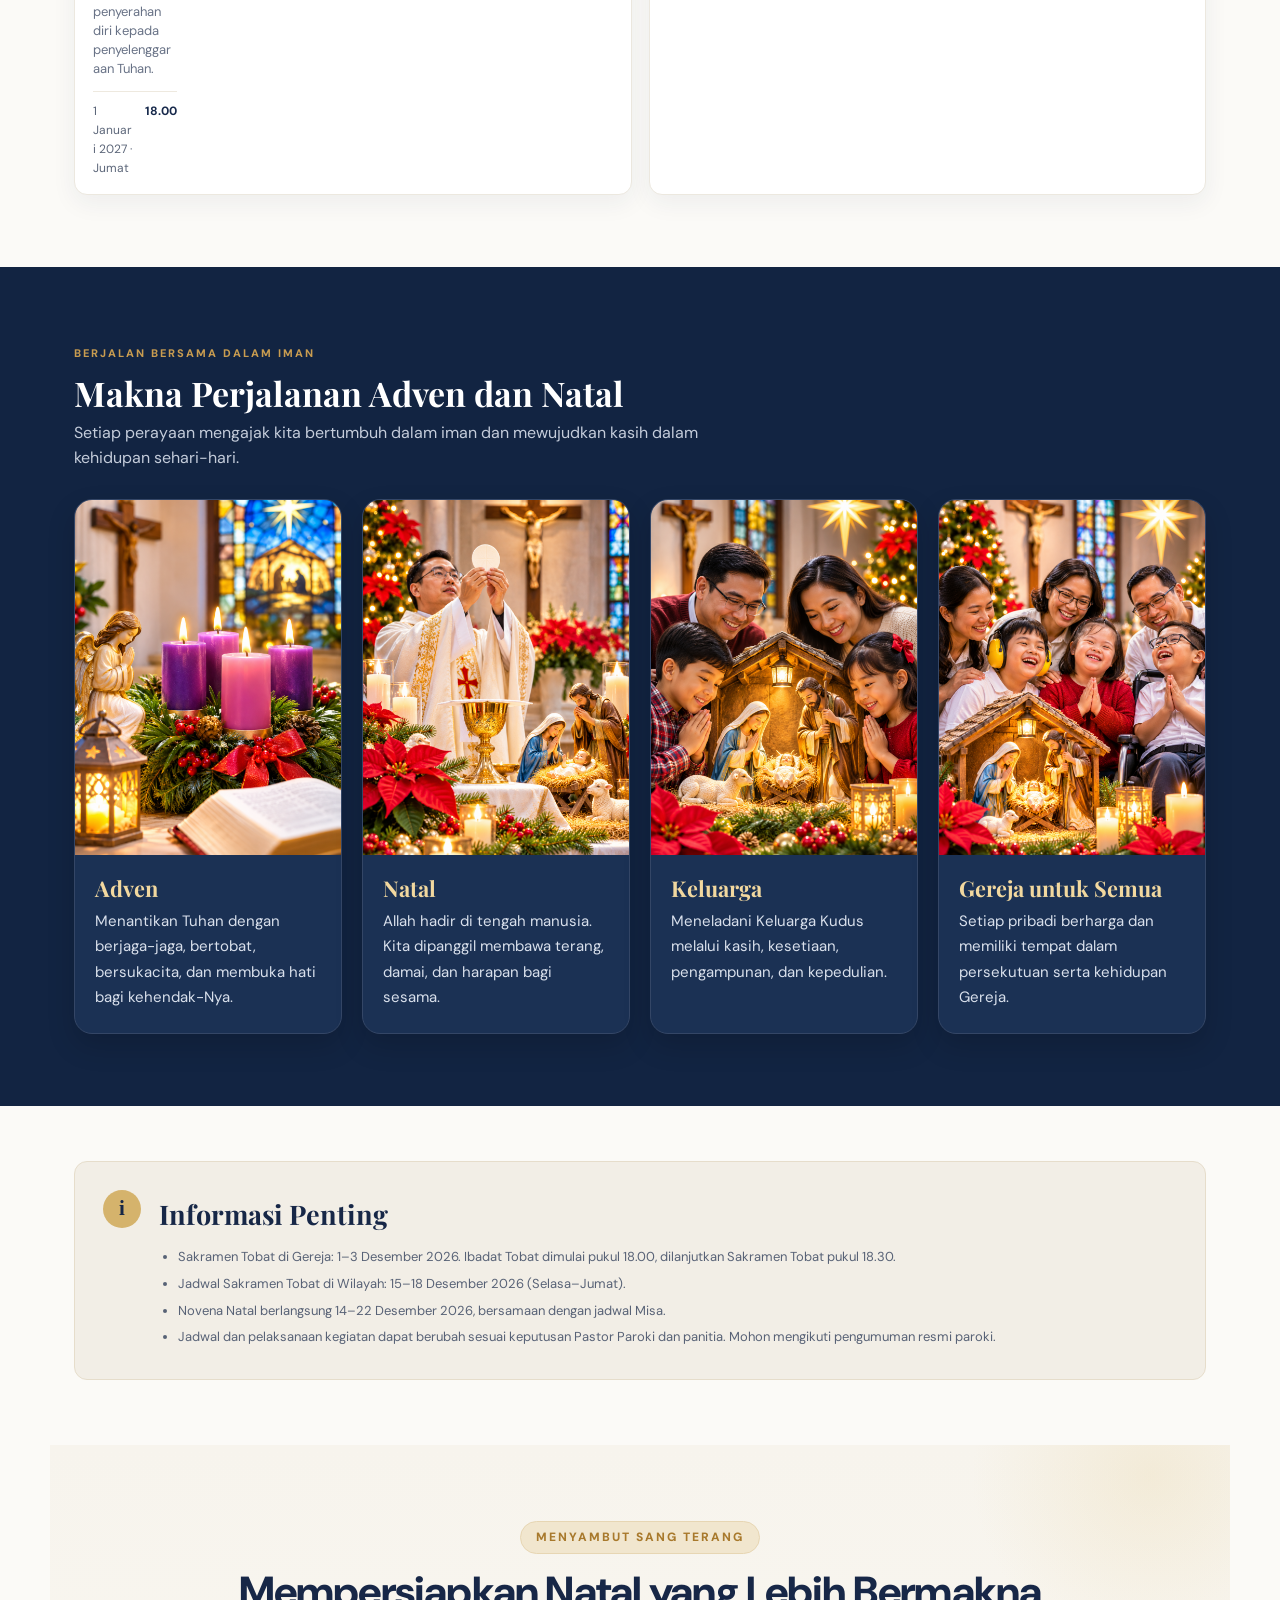
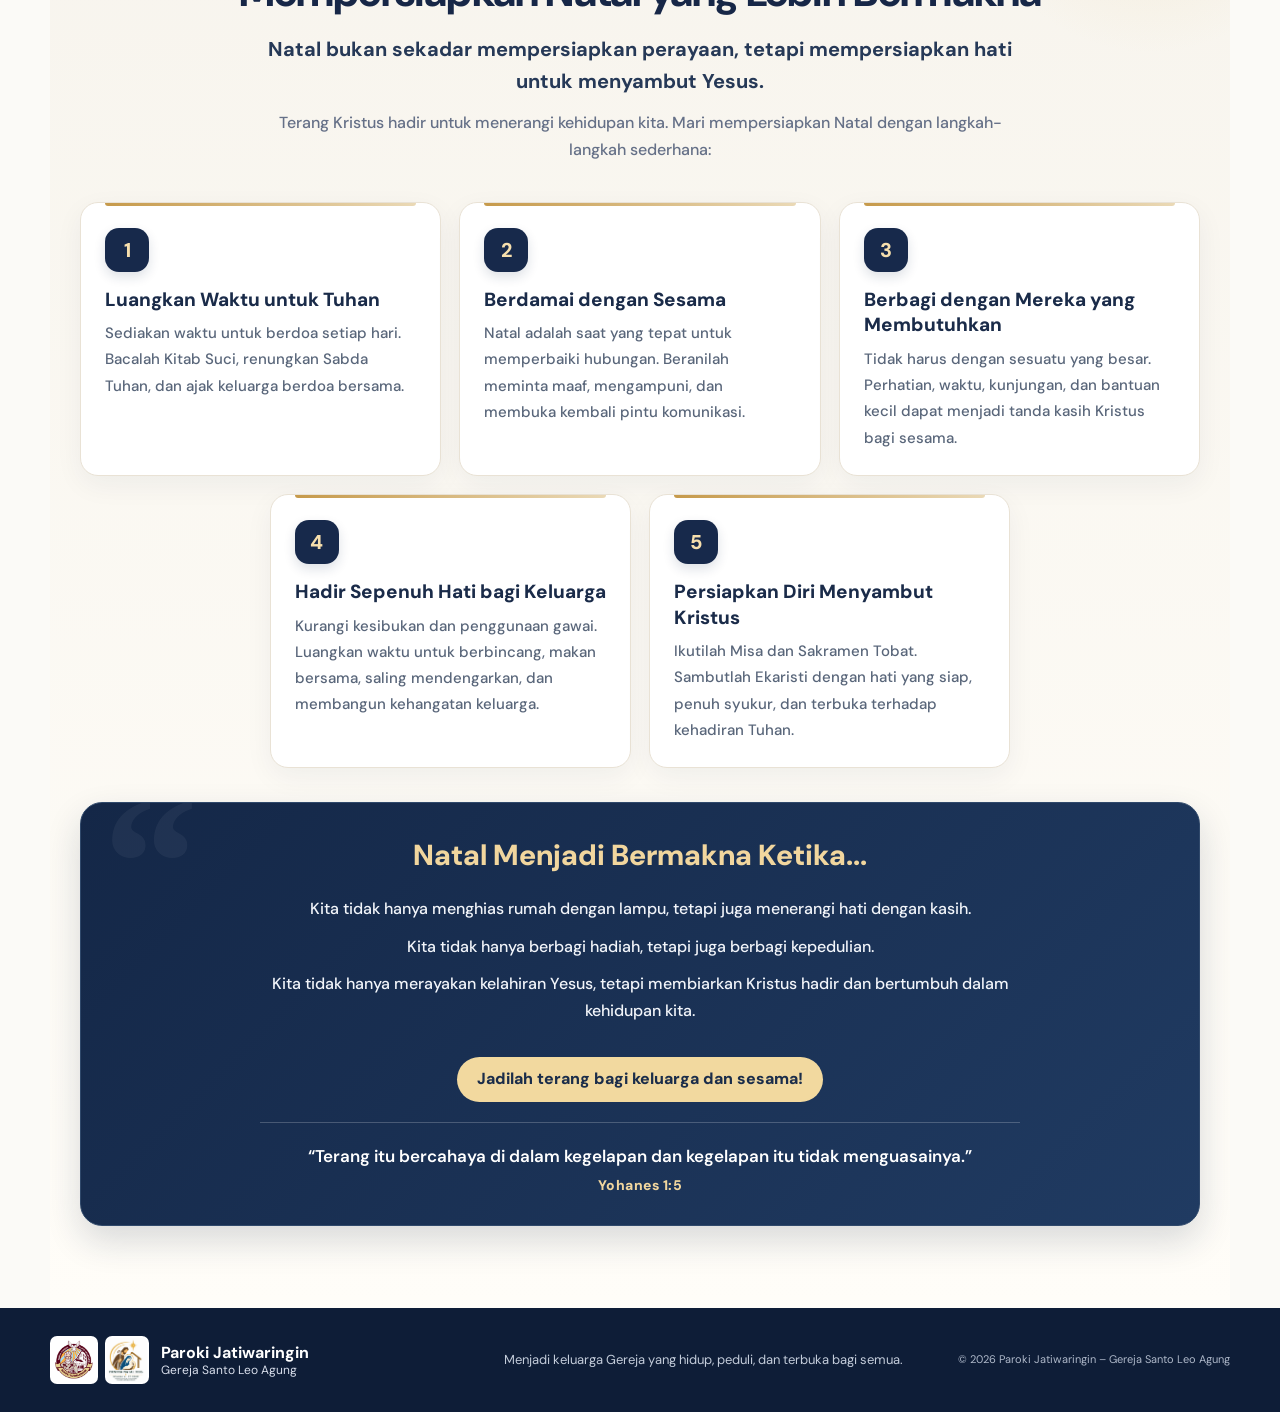
==== commit 4a7be12f: "Add files via upload" ====
--- a/index.html
+++ b/index.html
@@ -177,6 +177,55 @@
   .meaning-section .meaning-grid article{padding-bottom:20px}
   .meaning-section .meaning-grid article h3{margin:17px 18px 7px;font-size:23px}
   .meaning-section .meaning-grid article p{margin:0 18px;font-size:16px;line-height:1.65}
+}
+</style>
+
+
+<style id="schedule-card-image-fix">
+/* Menyamakan tinggi thumbnail jadwal agar gambar portrait tidak membuat kartu melebar/menjulang */
+.schedule-list .event-card{
+  display:grid;
+  grid-template-columns:120px minmax(0,1fr);
+  align-items:stretch;
+  min-width:0;
+  overflow:hidden;
+}
+.schedule-list .event-card .event-image{
+  display:block;
+  width:120px;
+  height:100%;
+  min-height:158px;
+  max-height:190px;
+  aspect-ratio:4 / 5;
+  object-fit:cover;
+  object-position:center;
+  align-self:stretch;
+}
+.schedule-list .event-card .event-main{
+  min-width:0;
+  width:100%;
+  box-sizing:border-box;
+  overflow-wrap:anywhere;
+}
+.schedule-list .event-card h3,
+.schedule-list .event-card p{
+  overflow-wrap:anywhere;
+}
+@media(max-width:700px){
+  .schedule-list .event-card{
+    grid-template-columns:104px minmax(0,1fr);
+  }
+  .schedule-list .event-card .event-image{
+    width:104px;
+    min-height:145px;
+    max-height:180px;
+  }
+}
+@media(max-width:420px){
+  .schedule-list .event-card{
+    grid-template-columns:92px minmax(0,1fr);
+  }
+  .schedule-list .event-card .event-image{width:92px}
 }
 </style>
 
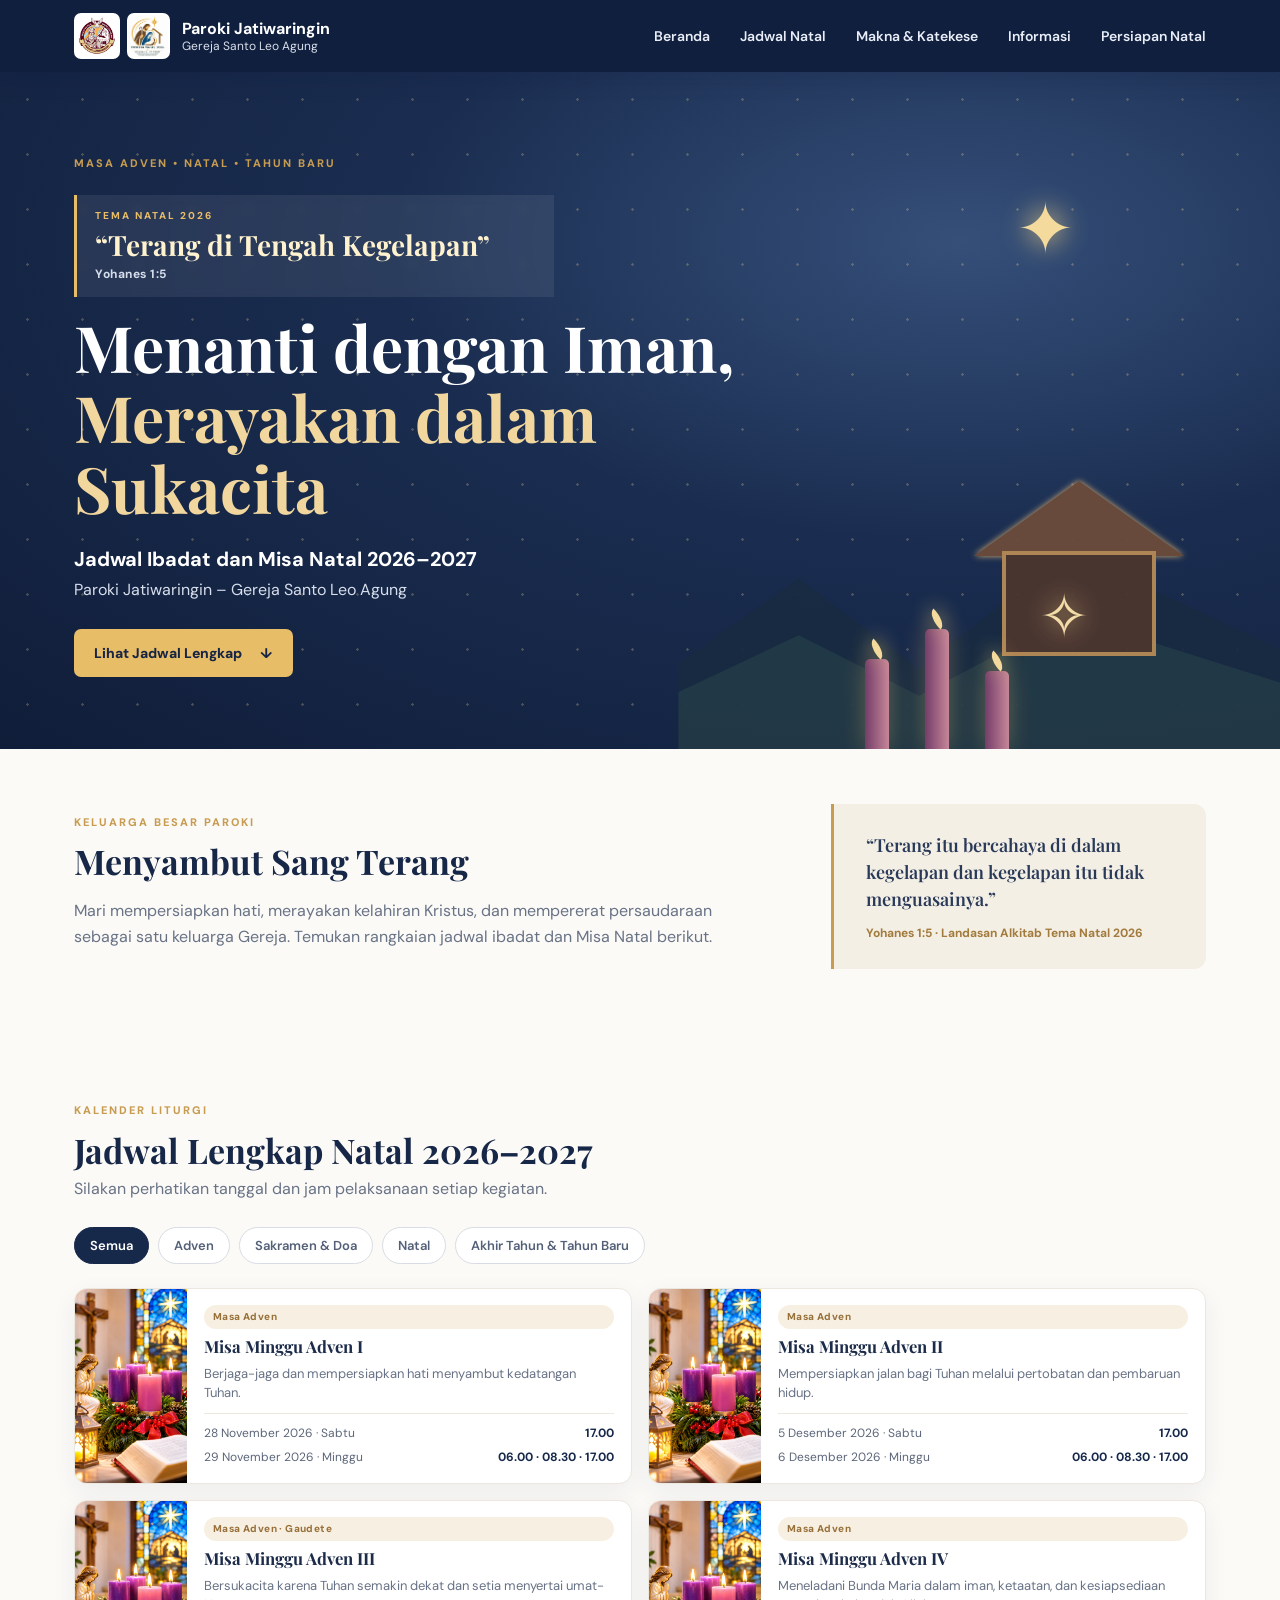
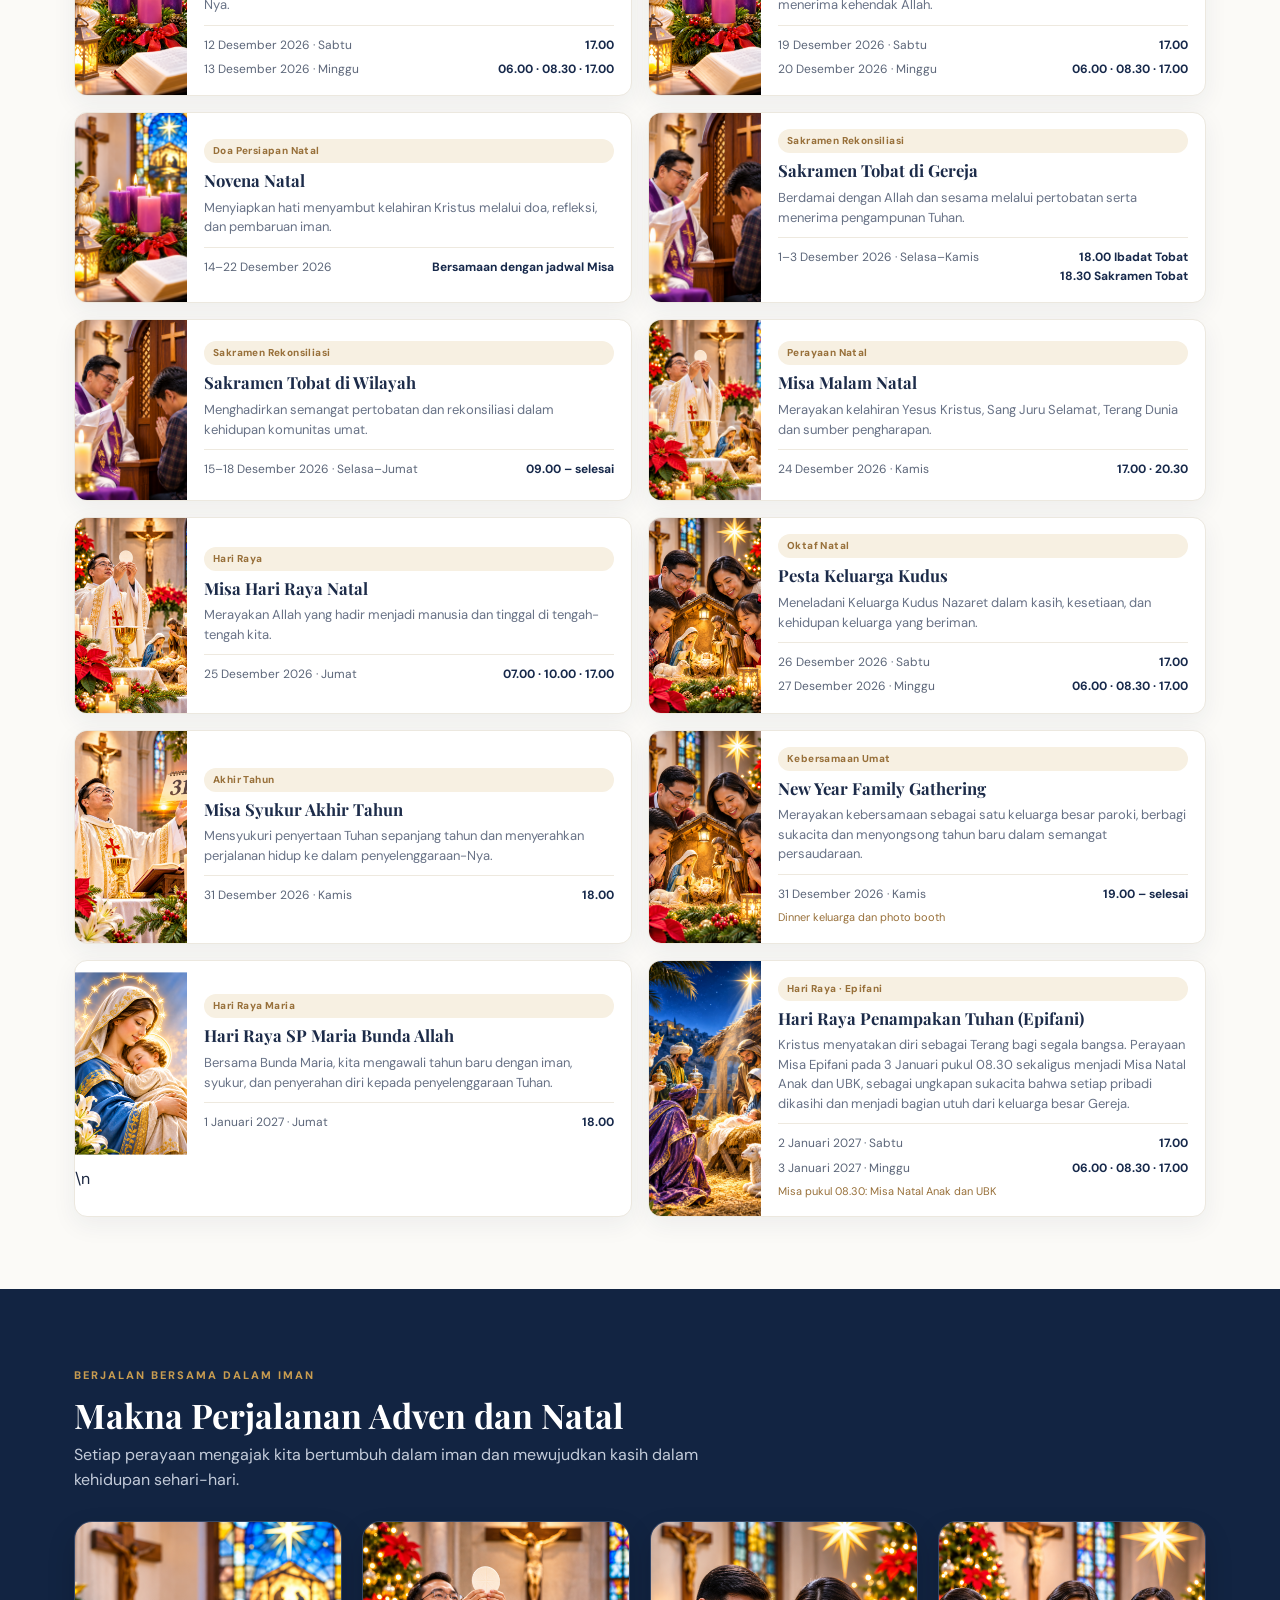
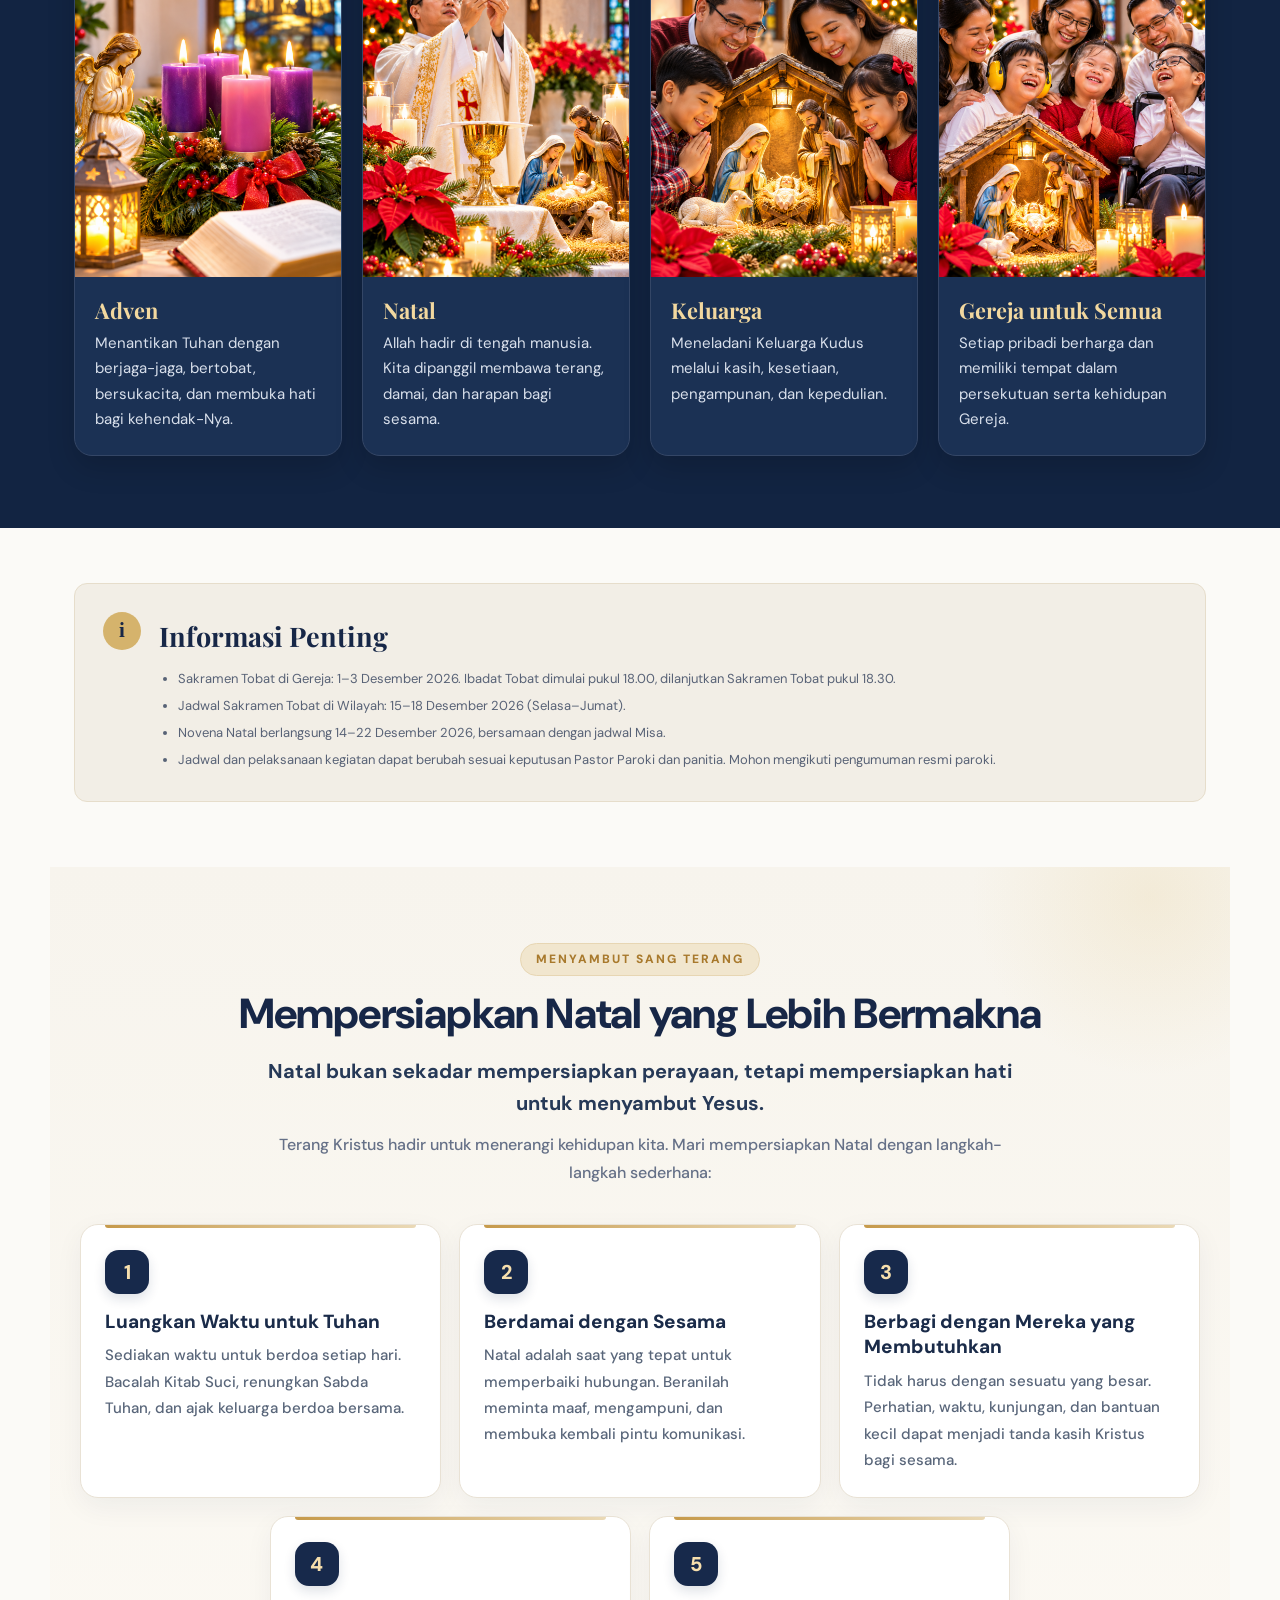
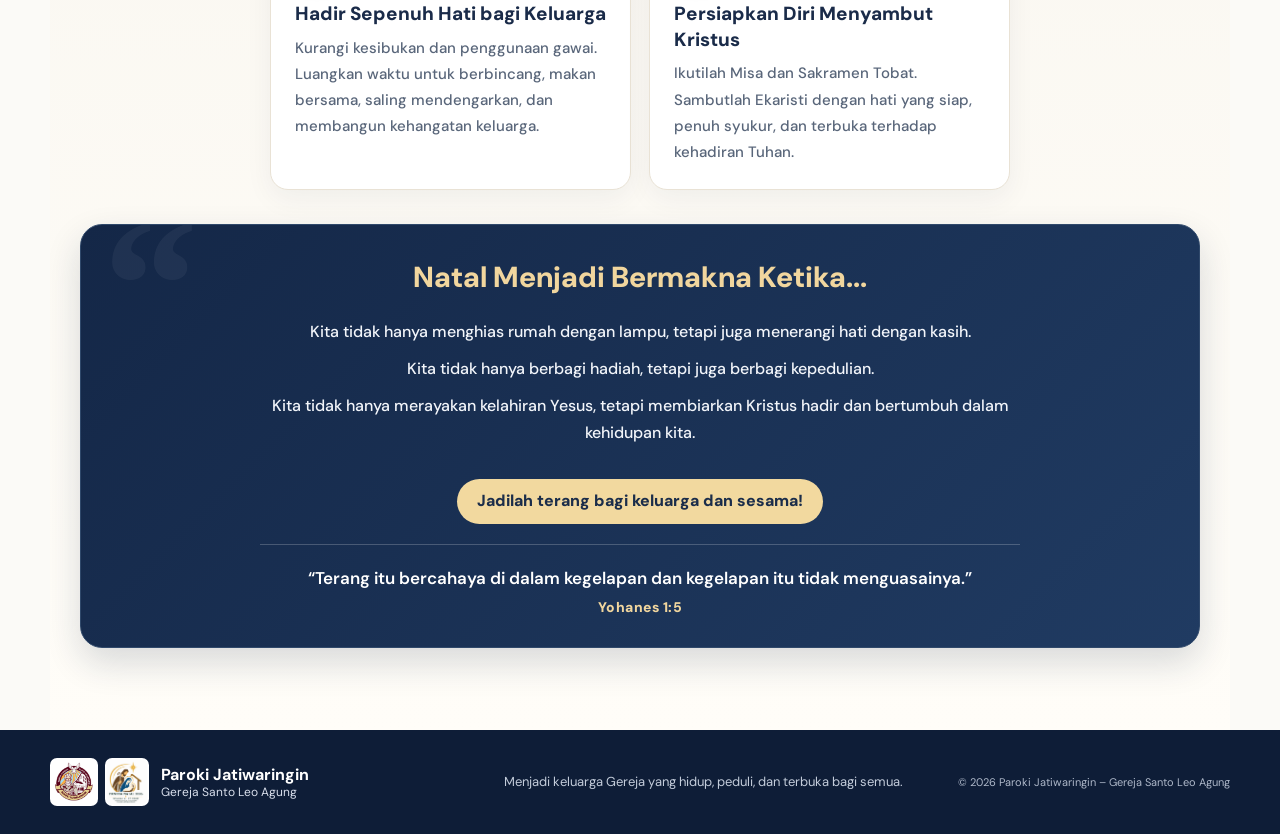
==== commit 72a28044: "Add files via upload" ====
--- a/index.html
+++ b/index.html
@@ -226,6 +226,131 @@
     grid-template-columns:92px minmax(0,1fr);
   }
   .schedule-list .event-card .event-image{width:92px}
+}
+</style>
+
+
+<style id="schedule-card-layout-rebuild">
+/* Layout jadwal dibangun ulang: foto tetap di kiri, isi selalu memakai seluruh kolom kanan. */
+#scheduleList.schedule-list{
+  display:grid !important;
+  grid-template-columns:repeat(2,minmax(0,1fr)) !important;
+  gap:16px !important;
+  align-items:stretch !important;
+}
+#scheduleList.schedule-list > .event-card{
+  display:grid !important;
+  grid-template-columns:112px minmax(0,1fr) !important;
+  grid-template-rows:minmax(180px,auto) !important;
+  align-items:stretch !important;
+  width:100% !important;
+  min-width:0 !important;
+  min-height:180px !important;
+  height:auto !important;
+  overflow:hidden !important;
+  box-sizing:border-box !important;
+  padding:0 !important;
+  gap:0 !important;
+}
+#scheduleList.schedule-list > .event-card > img.event-image{
+  display:block !important;
+  grid-column:1 !important;
+  grid-row:1 !important;
+  width:112px !important;
+  min-width:112px !important;
+  max-width:112px !important;
+  height:100% !important;
+  min-height:180px !important;
+  max-height:none !important;
+  aspect-ratio:auto !important;
+  object-fit:cover !important;
+  object-position:center !important;
+  align-self:stretch !important;
+  margin:0 !important;
+  padding:0 !important;
+}
+#scheduleList.schedule-list > .event-card > .event-main{
+  display:flex !important;
+  flex-direction:column !important;
+  justify-content:center !important;
+  grid-column:2 !important;
+  grid-row:1 !important;
+  width:100% !important;
+  min-width:0 !important;
+  max-width:none !important;
+  height:auto !important;
+  box-sizing:border-box !important;
+  padding:16px 17px !important;
+  overflow-wrap:anywhere !important;
+  word-break:normal !important;
+}
+#scheduleList.schedule-list > .event-card > .event-main h3{
+  width:100% !important;
+  max-width:none !important;
+  margin:7px 0 !important;
+  font-size:clamp(16px,1.3vw,20px) !important;
+  line-height:1.25 !important;
+  overflow-wrap:normal !important;
+  word-break:normal !important;
+}
+#scheduleList.schedule-list > .event-card > .event-main p{
+  width:100% !important;
+  max-width:none !important;
+  margin:0 0 10px !important;
+  font-size:13px !important;
+  line-height:1.5 !important;
+  overflow-wrap:break-word !important;
+}
+#scheduleList.schedule-list .event-dates{
+  display:grid !important;
+  grid-template-columns:minmax(0,1fr) auto !important;
+  column-gap:10px !important;
+  row-gap:5px !important;
+  width:100% !important;
+  min-width:0 !important;
+  align-items:start !important;
+}
+#scheduleList.schedule-list .event-dates > span,
+#scheduleList.schedule-list .event-dates > b,
+#scheduleList.schedule-list .event-dates > small{
+  min-width:0 !important;
+  overflow-wrap:break-word !important;
+}
+#scheduleList.schedule-list .event-dates > small{
+  grid-column:1 / -1 !important;
+}
+@media(max-width:760px){
+  #scheduleList.schedule-list{
+    grid-template-columns:1fr !important;
+    gap:14px !important;
+  }
+  #scheduleList.schedule-list > .event-card{
+    grid-template-columns:104px minmax(0,1fr) !important;
+    grid-template-rows:minmax(164px,auto) !important;
+    min-height:164px !important;
+  }
+  #scheduleList.schedule-list > .event-card > img.event-image{
+    width:104px !important;
+    min-width:104px !important;
+    max-width:104px !important;
+    min-height:164px !important;
+  }
+  #scheduleList.schedule-list > .event-card > .event-main{
+    padding:13px 14px !important;
+  }
+  #scheduleList.schedule-list > .event-card > .event-main h3{
+    font-size:17px !important;
+  }
+}
+@media(max-width:380px){
+  #scheduleList.schedule-list > .event-card{
+    grid-template-columns:88px minmax(0,1fr) !important;
+  }
+  #scheduleList.schedule-list > .event-card > img.event-image{
+    width:88px !important;
+    min-width:88px !important;
+    max-width:88px !important;
+  }
 }
 </style>
 
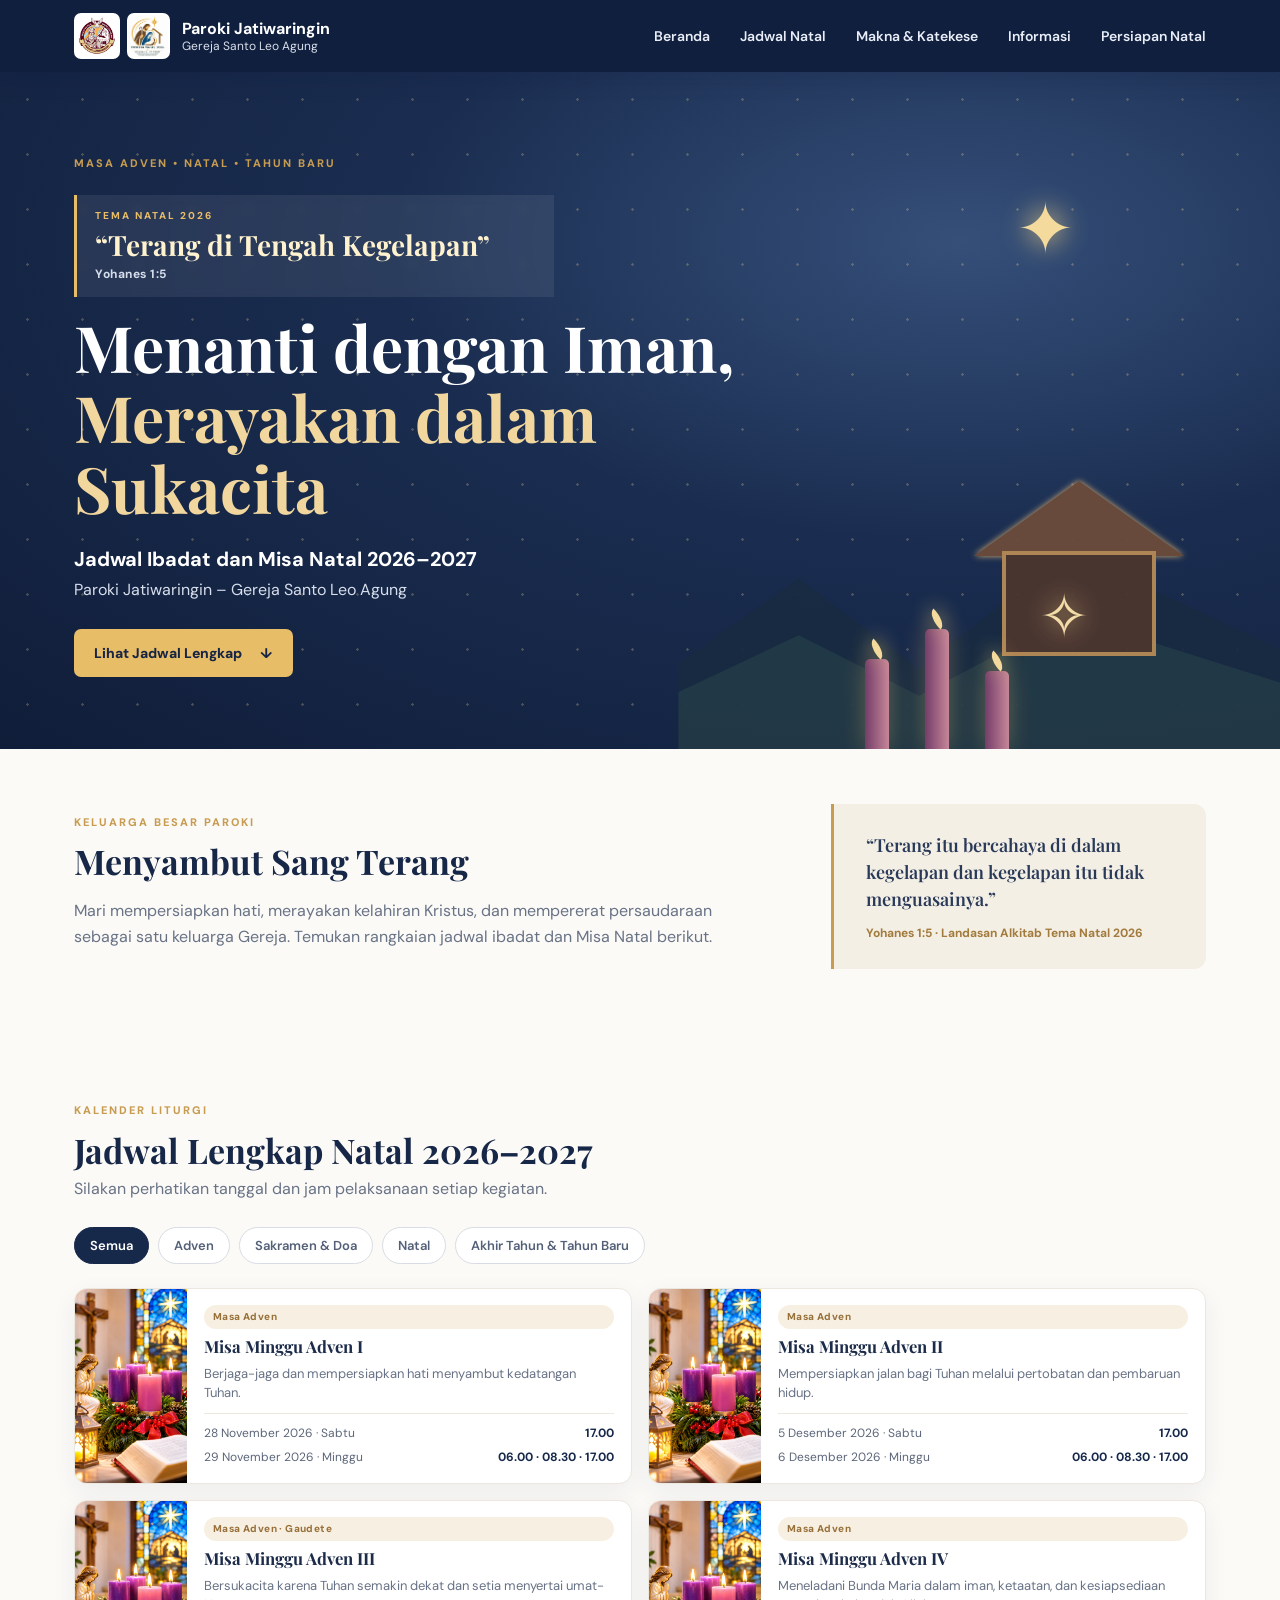
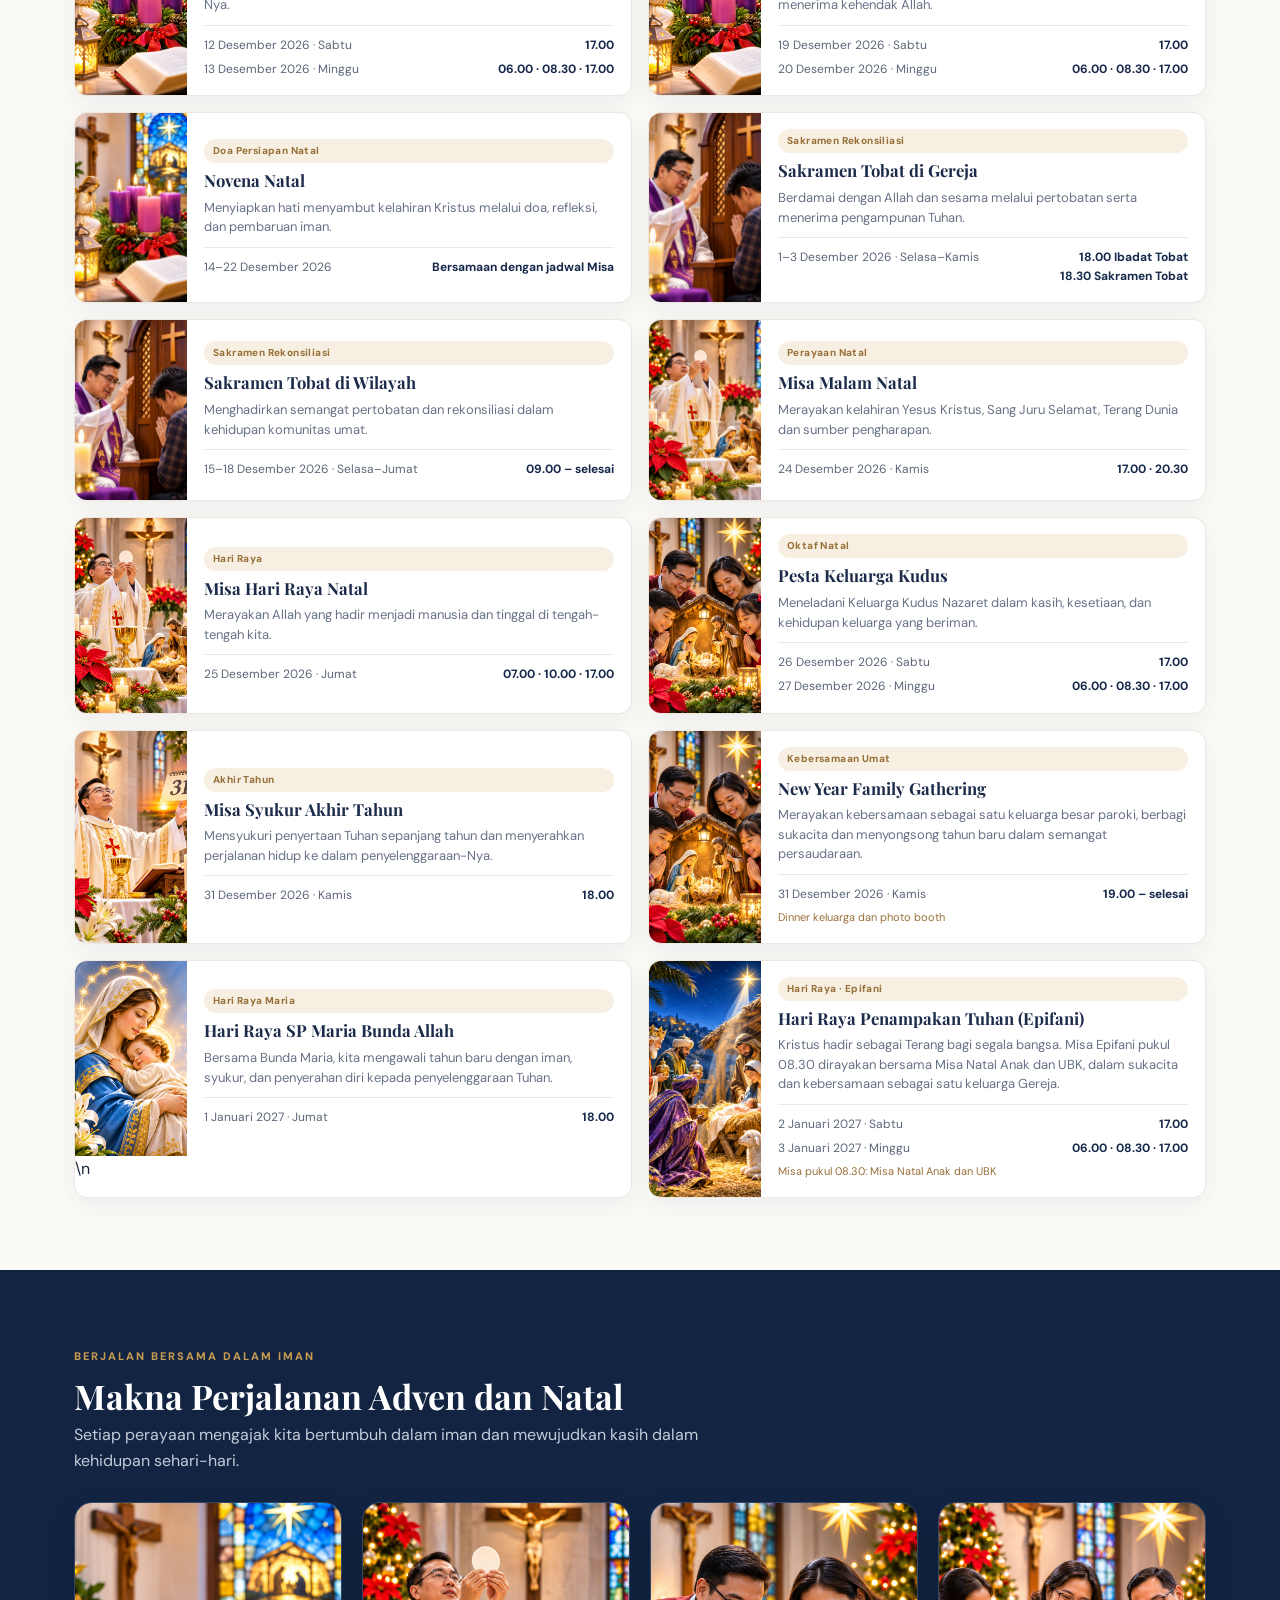
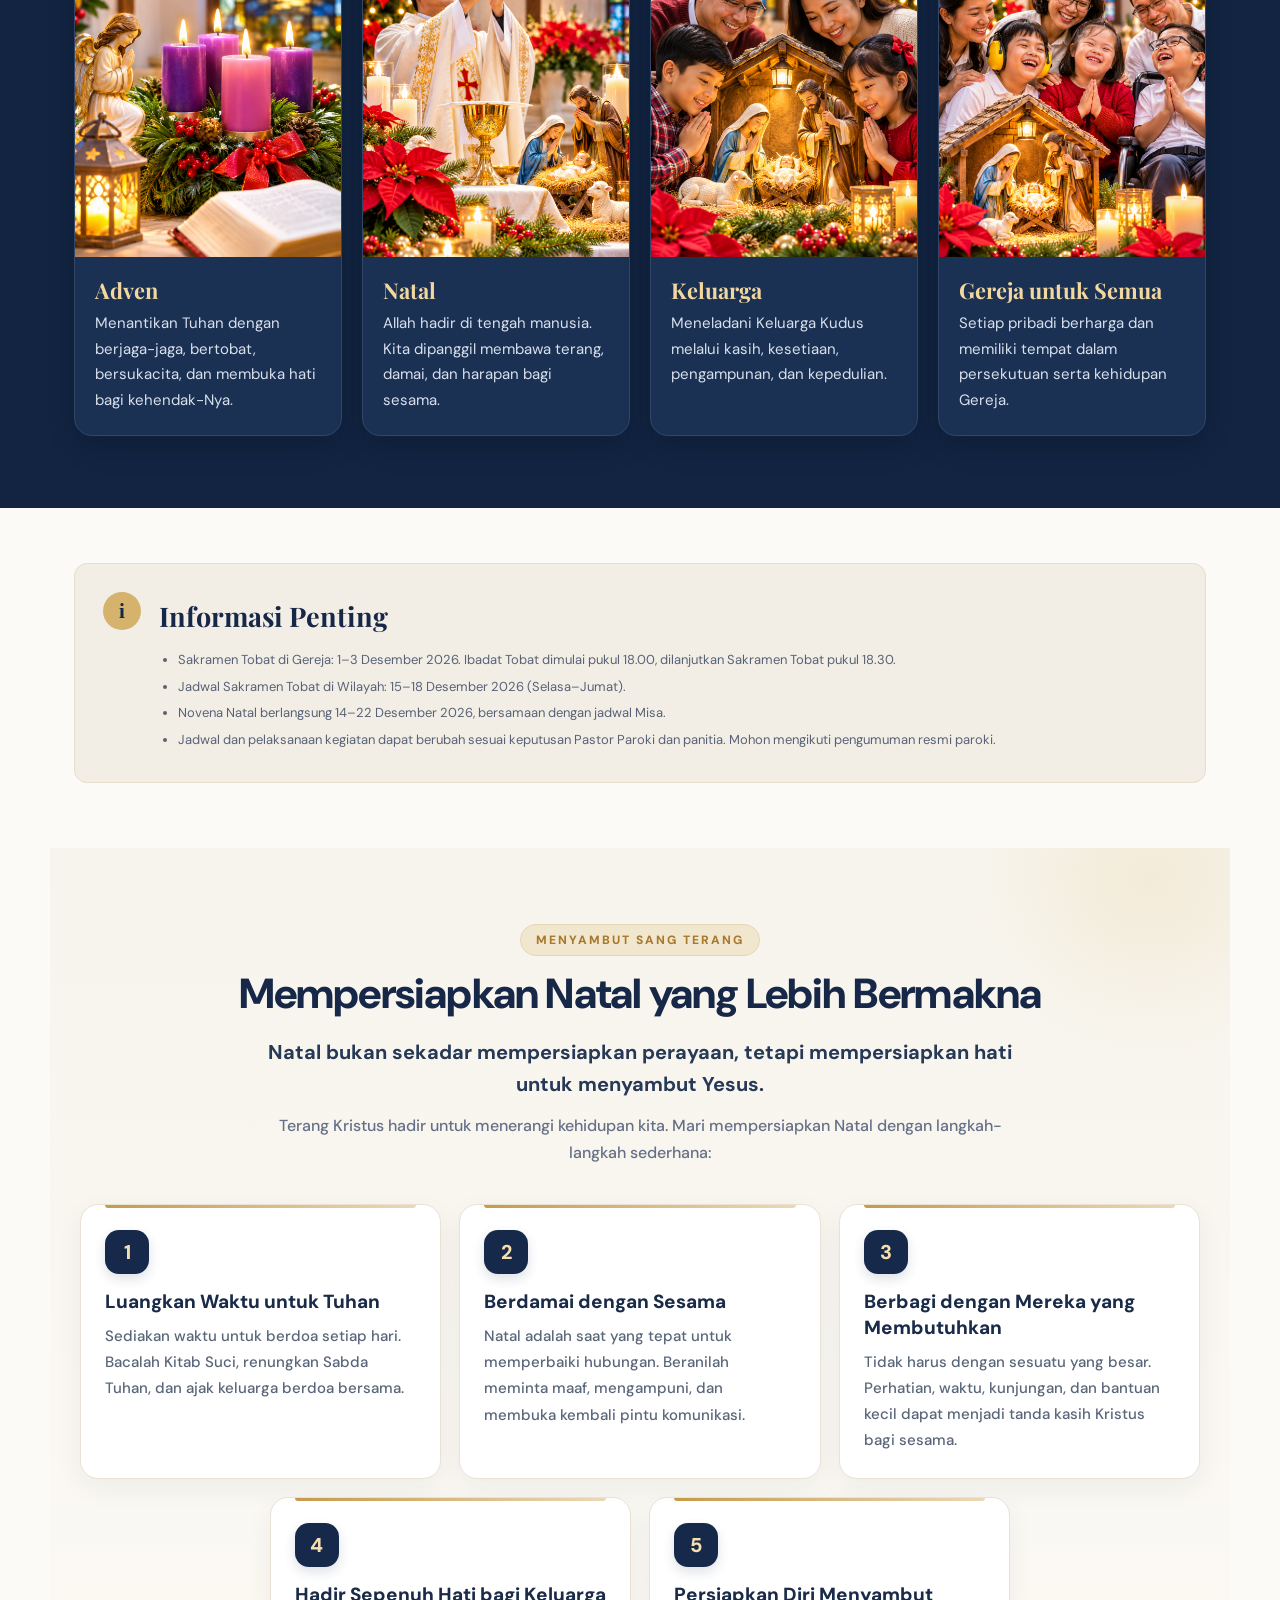
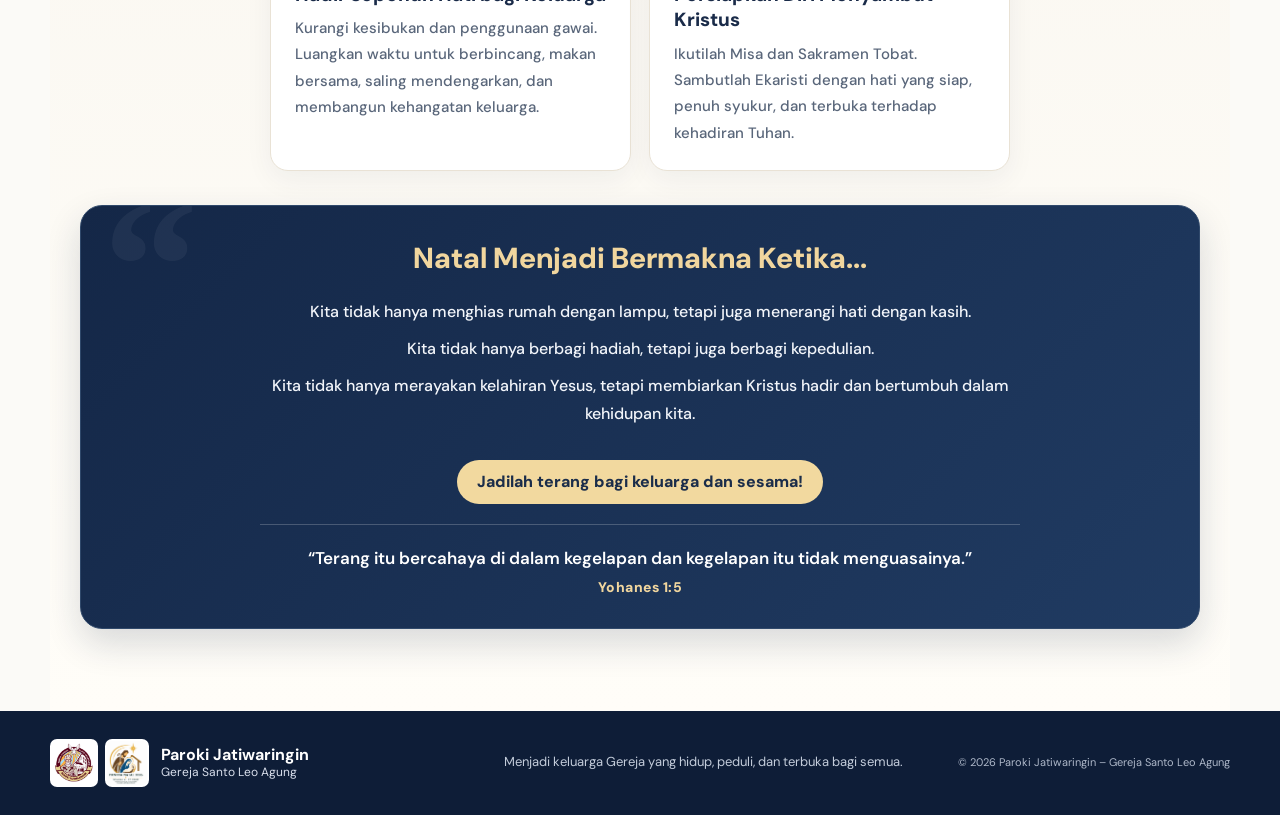
==== commit 155df017: "Add files via upload" ====
--- a/index.html
+++ b/index.html
@@ -465,7 +465,7 @@
     </article>
     <article class="event-card" data-category="natal">
       <img src="assets/epifani.svg" alt="Bintang penuntun orang Majus menuju Kanak-kanak Yesus" class="event-image">
-      <div class="event-main"><span class="tag">Hari Raya · Epifani</span><h3>Hari Raya Penampakan Tuhan (Epifani)</h3><p>Kristus menyatakan diri sebagai Terang bagi segala bangsa. Perayaan Misa Epifani pada 3 Januari pukul 08.30 sekaligus menjadi Misa Natal Anak dan UBK, sebagai ungkapan sukacita bahwa setiap pribadi dikasihi dan menjadi bagian utuh dari keluarga besar Gereja.</p><div class="event-dates"><span>2 Januari 2027 · Sabtu</span><b>17.00</b><span>3 Januari 2027 · Minggu</span><b>06.00 · 08.30 · 17.00</b><small>Misa pukul 08.30: Misa Natal Anak dan UBK</small></div></div>
+      <div class="event-main"><span class="tag">Hari Raya · Epifani</span><h3>Hari Raya Penampakan Tuhan (Epifani)</h3><p>Kristus hadir sebagai Terang bagi segala bangsa. Misa Epifani pukul 08.30 dirayakan bersama Misa Natal Anak dan UBK, dalam sukacita dan kebersamaan sebagai satu keluarga Gereja.</p><div class="event-dates"><span>2 Januari 2027 · Sabtu</span><b>17.00</b><span>3 Januari 2027 · Minggu</span><b>06.00 · 08.30 · 17.00</b><small>Misa pukul 08.30: Misa Natal Anak dan UBK</small></div></div>
     </article>
   </div>
   <p class="no-results" id="noResults" hidden>Tidak ditemukan kegiatan yang sesuai.</p>
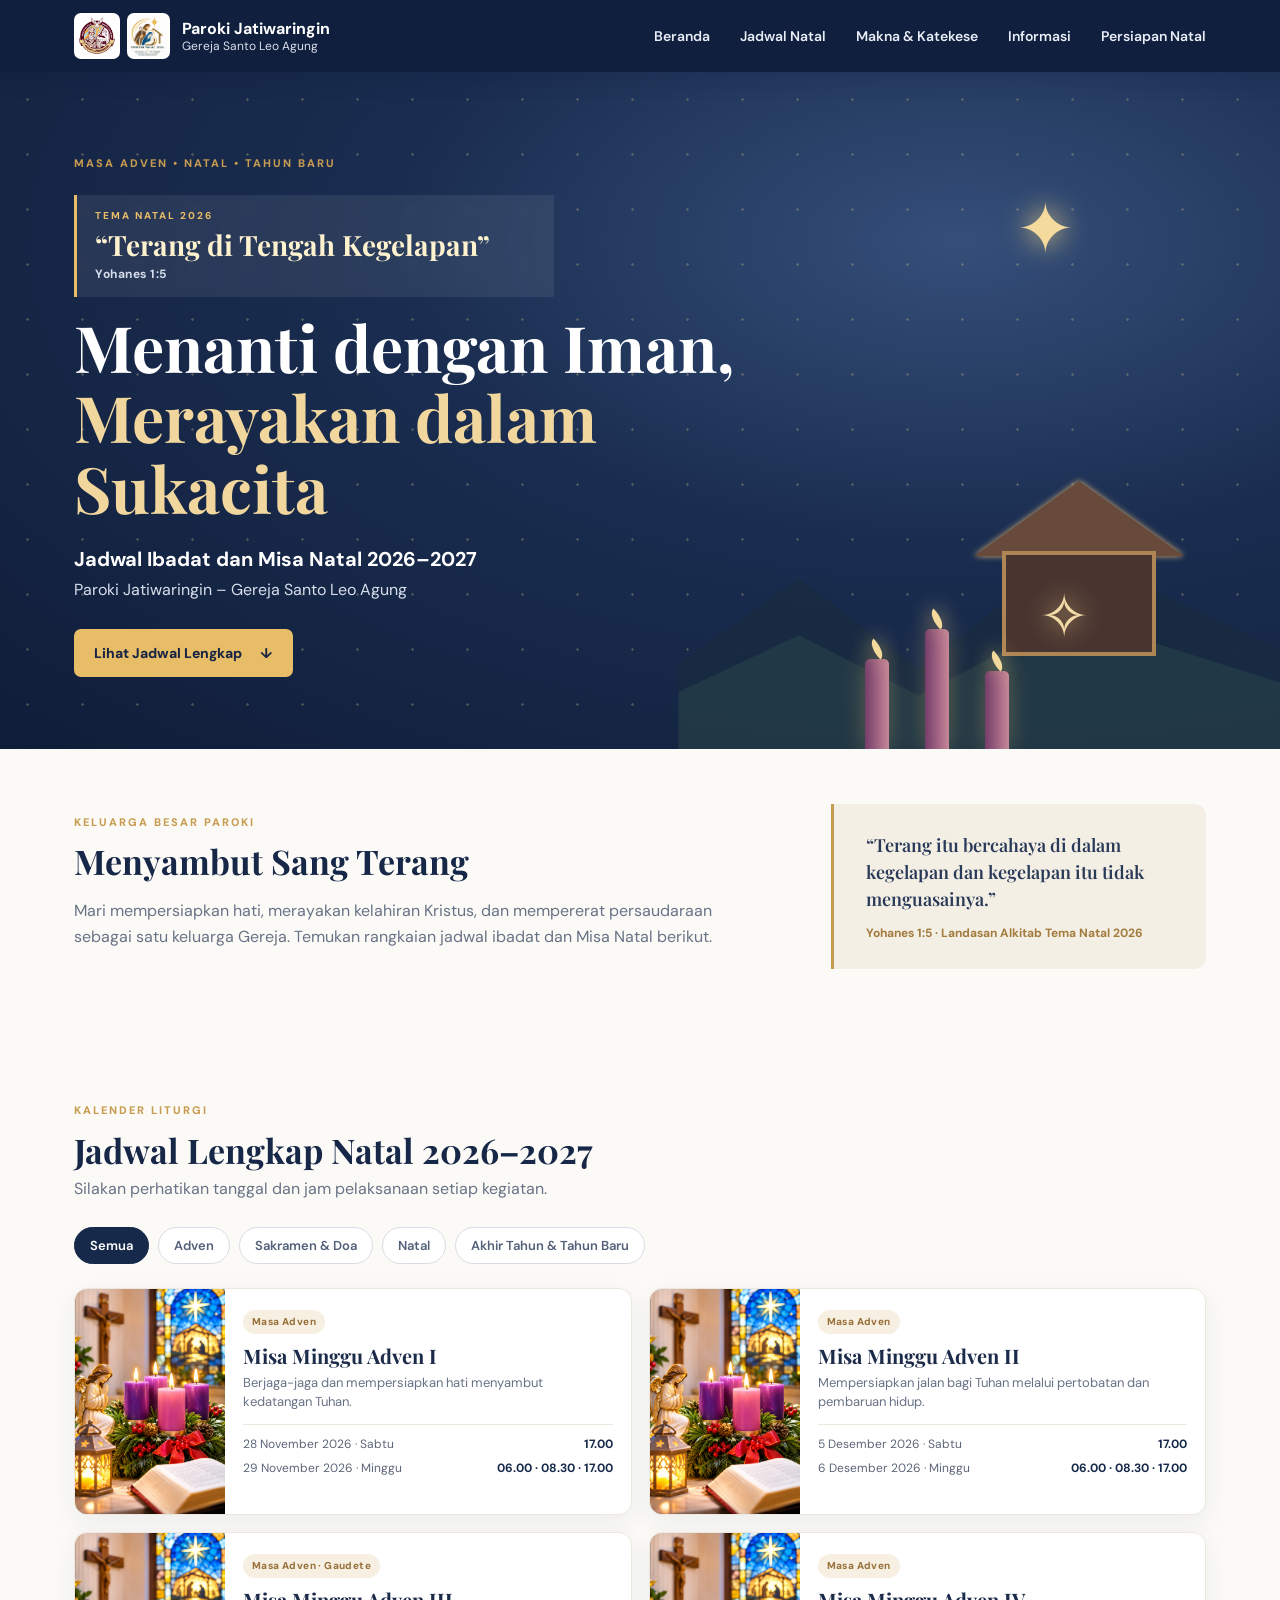
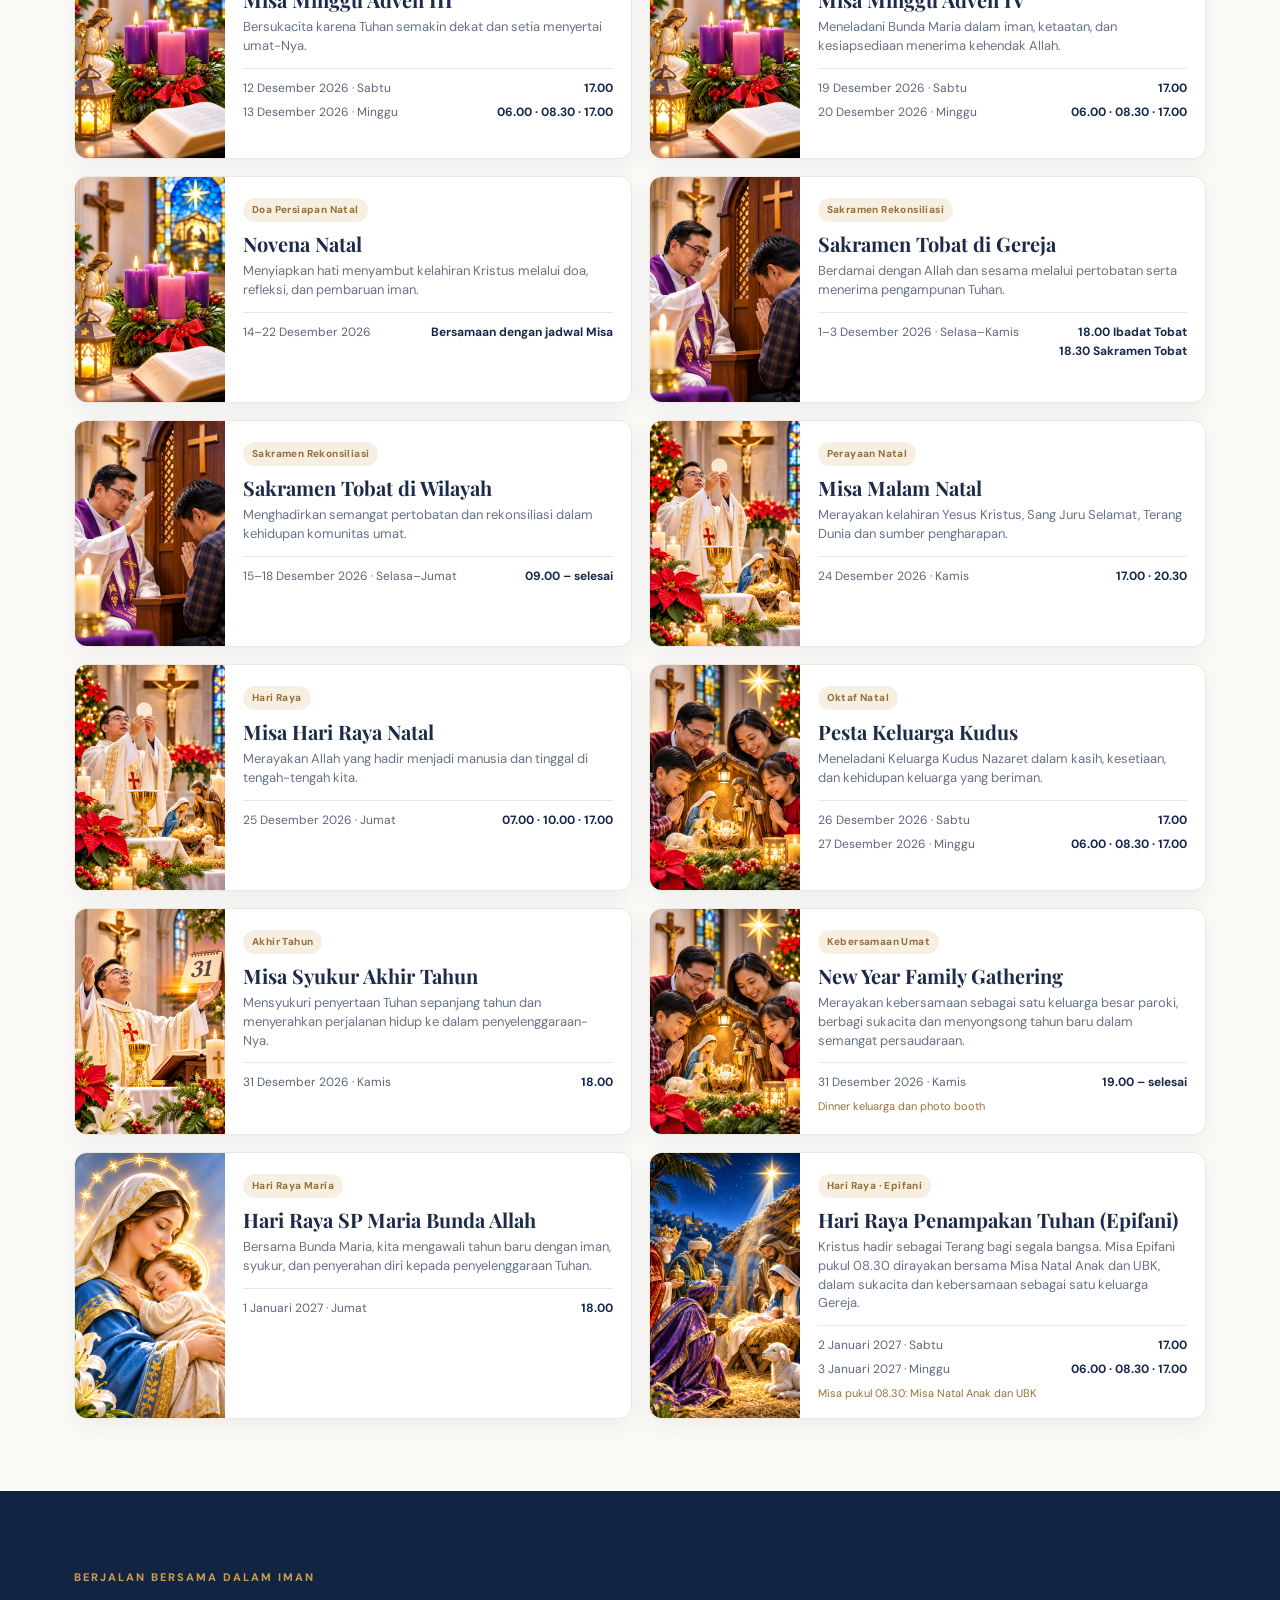
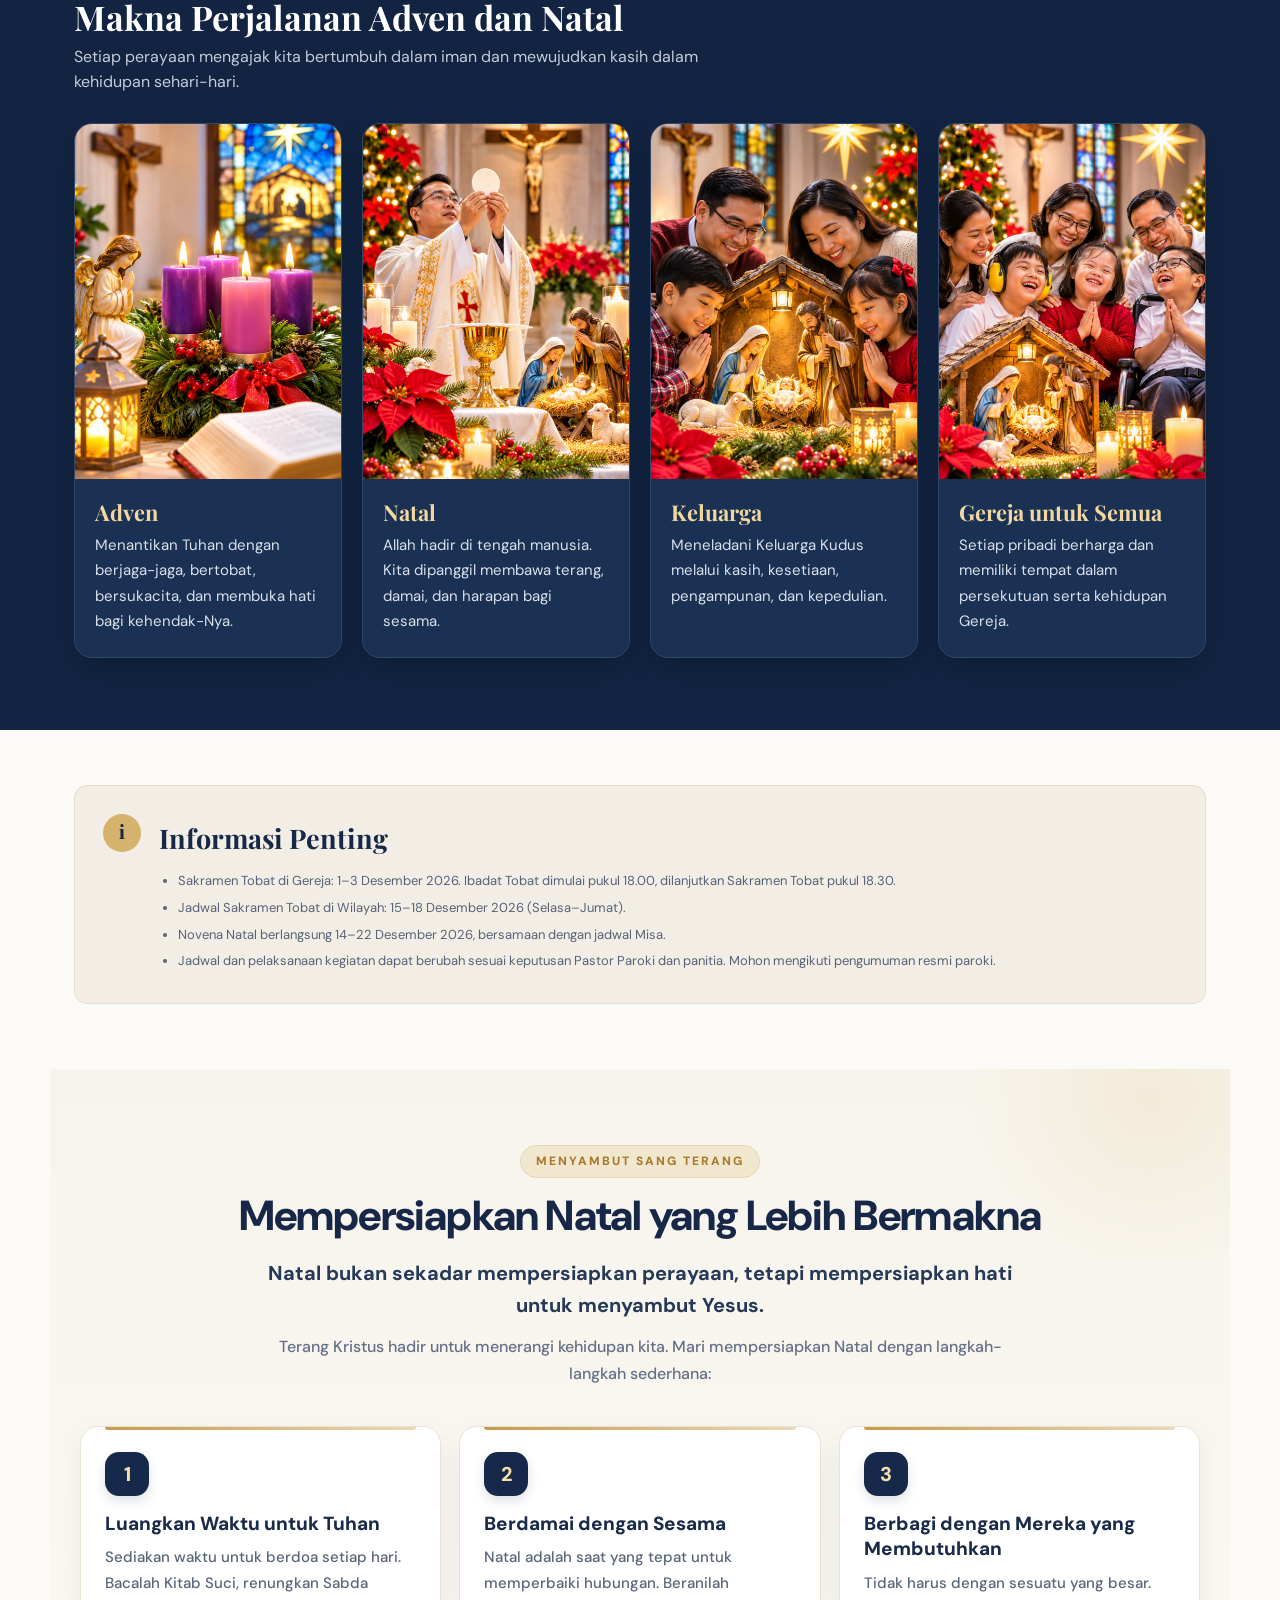
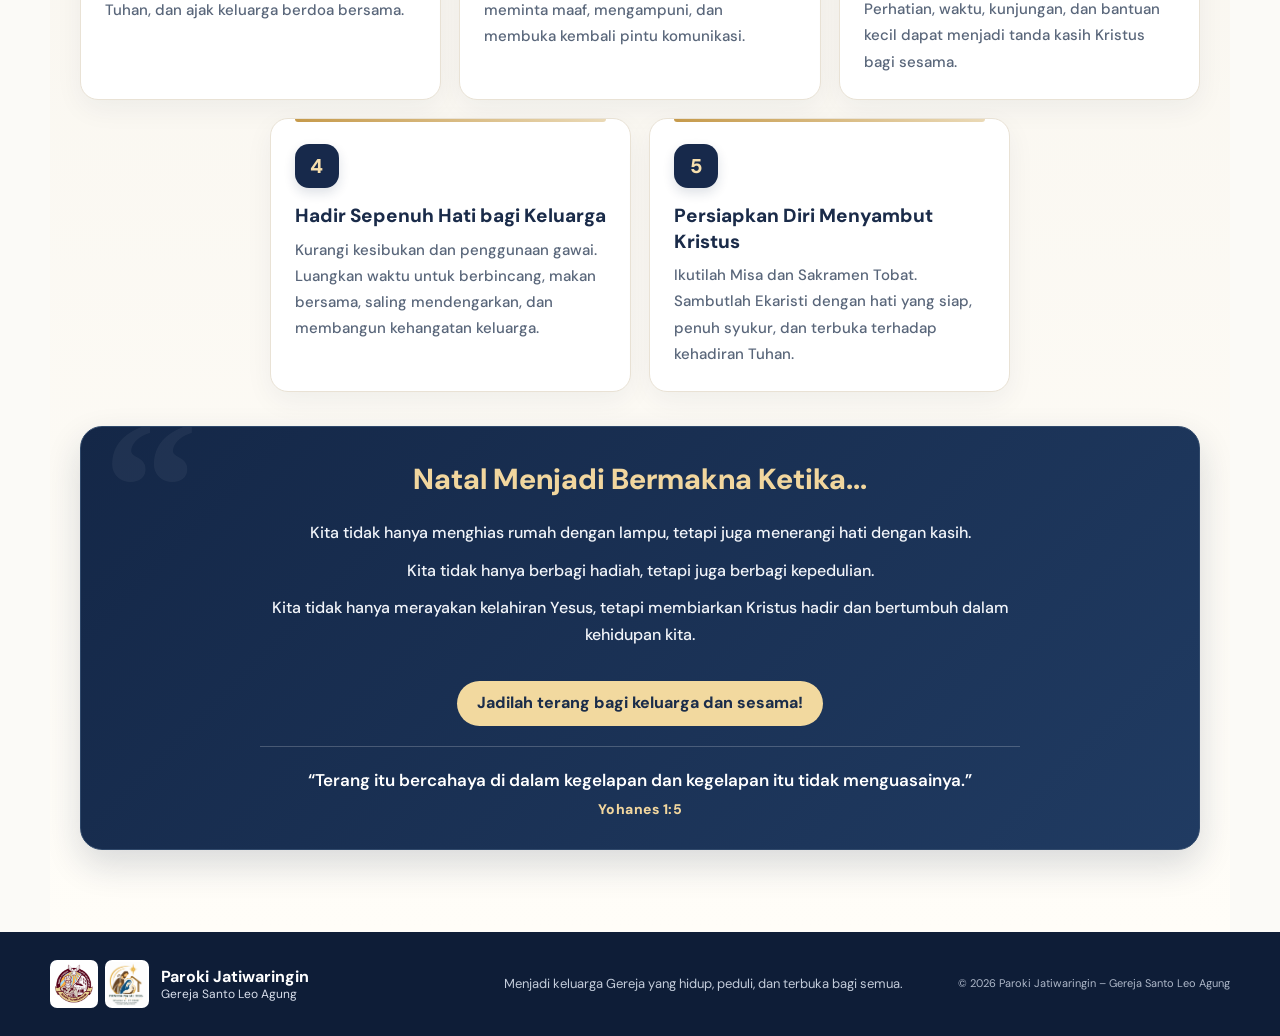
==== commit a0924e9d: "Add files via upload" ====
--- a/index.html
+++ b/index.html
@@ -181,179 +181,6 @@
 </style>
 
 
-<style id="schedule-card-image-fix">
-/* Menyamakan tinggi thumbnail jadwal agar gambar portrait tidak membuat kartu melebar/menjulang */
-.schedule-list .event-card{
-  display:grid;
-  grid-template-columns:120px minmax(0,1fr);
-  align-items:stretch;
-  min-width:0;
-  overflow:hidden;
-}
-.schedule-list .event-card .event-image{
-  display:block;
-  width:120px;
-  height:100%;
-  min-height:158px;
-  max-height:190px;
-  aspect-ratio:4 / 5;
-  object-fit:cover;
-  object-position:center;
-  align-self:stretch;
-}
-.schedule-list .event-card .event-main{
-  min-width:0;
-  width:100%;
-  box-sizing:border-box;
-  overflow-wrap:anywhere;
-}
-.schedule-list .event-card h3,
-.schedule-list .event-card p{
-  overflow-wrap:anywhere;
-}
-@media(max-width:700px){
-  .schedule-list .event-card{
-    grid-template-columns:104px minmax(0,1fr);
-  }
-  .schedule-list .event-card .event-image{
-    width:104px;
-    min-height:145px;
-    max-height:180px;
-  }
-}
-@media(max-width:420px){
-  .schedule-list .event-card{
-    grid-template-columns:92px minmax(0,1fr);
-  }
-  .schedule-list .event-card .event-image{width:92px}
-}
-</style>
-
-
-<style id="schedule-card-layout-rebuild">
-/* Layout jadwal dibangun ulang: foto tetap di kiri, isi selalu memakai seluruh kolom kanan. */
-#scheduleList.schedule-list{
-  display:grid !important;
-  grid-template-columns:repeat(2,minmax(0,1fr)) !important;
-  gap:16px !important;
-  align-items:stretch !important;
-}
-#scheduleList.schedule-list > .event-card{
-  display:grid !important;
-  grid-template-columns:112px minmax(0,1fr) !important;
-  grid-template-rows:minmax(180px,auto) !important;
-  align-items:stretch !important;
-  width:100% !important;
-  min-width:0 !important;
-  min-height:180px !important;
-  height:auto !important;
-  overflow:hidden !important;
-  box-sizing:border-box !important;
-  padding:0 !important;
-  gap:0 !important;
-}
-#scheduleList.schedule-list > .event-card > img.event-image{
-  display:block !important;
-  grid-column:1 !important;
-  grid-row:1 !important;
-  width:112px !important;
-  min-width:112px !important;
-  max-width:112px !important;
-  height:100% !important;
-  min-height:180px !important;
-  max-height:none !important;
-  aspect-ratio:auto !important;
-  object-fit:cover !important;
-  object-position:center !important;
-  align-self:stretch !important;
-  margin:0 !important;
-  padding:0 !important;
-}
-#scheduleList.schedule-list > .event-card > .event-main{
-  display:flex !important;
-  flex-direction:column !important;
-  justify-content:center !important;
-  grid-column:2 !important;
-  grid-row:1 !important;
-  width:100% !important;
-  min-width:0 !important;
-  max-width:none !important;
-  height:auto !important;
-  box-sizing:border-box !important;
-  padding:16px 17px !important;
-  overflow-wrap:anywhere !important;
-  word-break:normal !important;
-}
-#scheduleList.schedule-list > .event-card > .event-main h3{
-  width:100% !important;
-  max-width:none !important;
-  margin:7px 0 !important;
-  font-size:clamp(16px,1.3vw,20px) !important;
-  line-height:1.25 !important;
-  overflow-wrap:normal !important;
-  word-break:normal !important;
-}
-#scheduleList.schedule-list > .event-card > .event-main p{
-  width:100% !important;
-  max-width:none !important;
-  margin:0 0 10px !important;
-  font-size:13px !important;
-  line-height:1.5 !important;
-  overflow-wrap:break-word !important;
-}
-#scheduleList.schedule-list .event-dates{
-  display:grid !important;
-  grid-template-columns:minmax(0,1fr) auto !important;
-  column-gap:10px !important;
-  row-gap:5px !important;
-  width:100% !important;
-  min-width:0 !important;
-  align-items:start !important;
-}
-#scheduleList.schedule-list .event-dates > span,
-#scheduleList.schedule-list .event-dates > b,
-#scheduleList.schedule-list .event-dates > small{
-  min-width:0 !important;
-  overflow-wrap:break-word !important;
-}
-#scheduleList.schedule-list .event-dates > small{
-  grid-column:1 / -1 !important;
-}
-@media(max-width:760px){
-  #scheduleList.schedule-list{
-    grid-template-columns:1fr !important;
-    gap:14px !important;
-  }
-  #scheduleList.schedule-list > .event-card{
-    grid-template-columns:104px minmax(0,1fr) !important;
-    grid-template-rows:minmax(164px,auto) !important;
-    min-height:164px !important;
-  }
-  #scheduleList.schedule-list > .event-card > img.event-image{
-    width:104px !important;
-    min-width:104px !important;
-    max-width:104px !important;
-    min-height:164px !important;
-  }
-  #scheduleList.schedule-list > .event-card > .event-main{
-    padding:13px 14px !important;
-  }
-  #scheduleList.schedule-list > .event-card > .event-main h3{
-    font-size:17px !important;
-  }
-}
-@media(max-width:380px){
-  #scheduleList.schedule-list > .event-card{
-    grid-template-columns:88px minmax(0,1fr) !important;
-  }
-  #scheduleList.schedule-list > .event-card > img.event-image{
-    width:88px !important;
-    min-width:88px !important;
-    max-width:88px !important;
-  }
-}
-</style>
-
 </head>
 <body>
 <header class="site-header">
@@ -460,7 +287,8 @@
       <div class="event-main"><span class="tag">Kebersamaan Umat</span><h3>New Year Family Gathering</h3><p>Merayakan kebersamaan sebagai satu keluarga besar paroki, berbagi sukacita dan menyongsong tahun baru dalam semangat persaudaraan.</p><div class="event-dates"><span>31 Desember 2026 · Kamis</span><b>19.00 – selesai</b><small>Dinner keluarga dan photo booth</small></div></div>
     </article>
     <article class="event-card" data-category="tahun-baru">
-      <!-- GAMBAR MENYUSUL: assets/maria-bunda-allah.svg -->\n      <img src="assets/maria-bunda-allah.svg" alt="Hari Raya Santa Perawan Maria Bunda Allah" class="event-image">
+      <!-- Gambar Maria Bunda Allah -->
+      <img src="assets/maria-bunda-allah.svg" alt="Hari Raya Santa Perawan Maria Bunda Allah" class="event-image">
       <div class="event-main"><span class="tag">Hari Raya Maria</span><h3>Hari Raya SP Maria Bunda Allah</h3><p>Bersama Bunda Maria, kita mengawali tahun baru dengan iman, syukur, dan penyerahan diri kepada penyelenggaraan Tuhan.</p><div class="event-dates"><span>1 Januari 2027 · Jumat</span><b>18.00</b></div></div>
     </article>
     <article class="event-card" data-category="natal">
